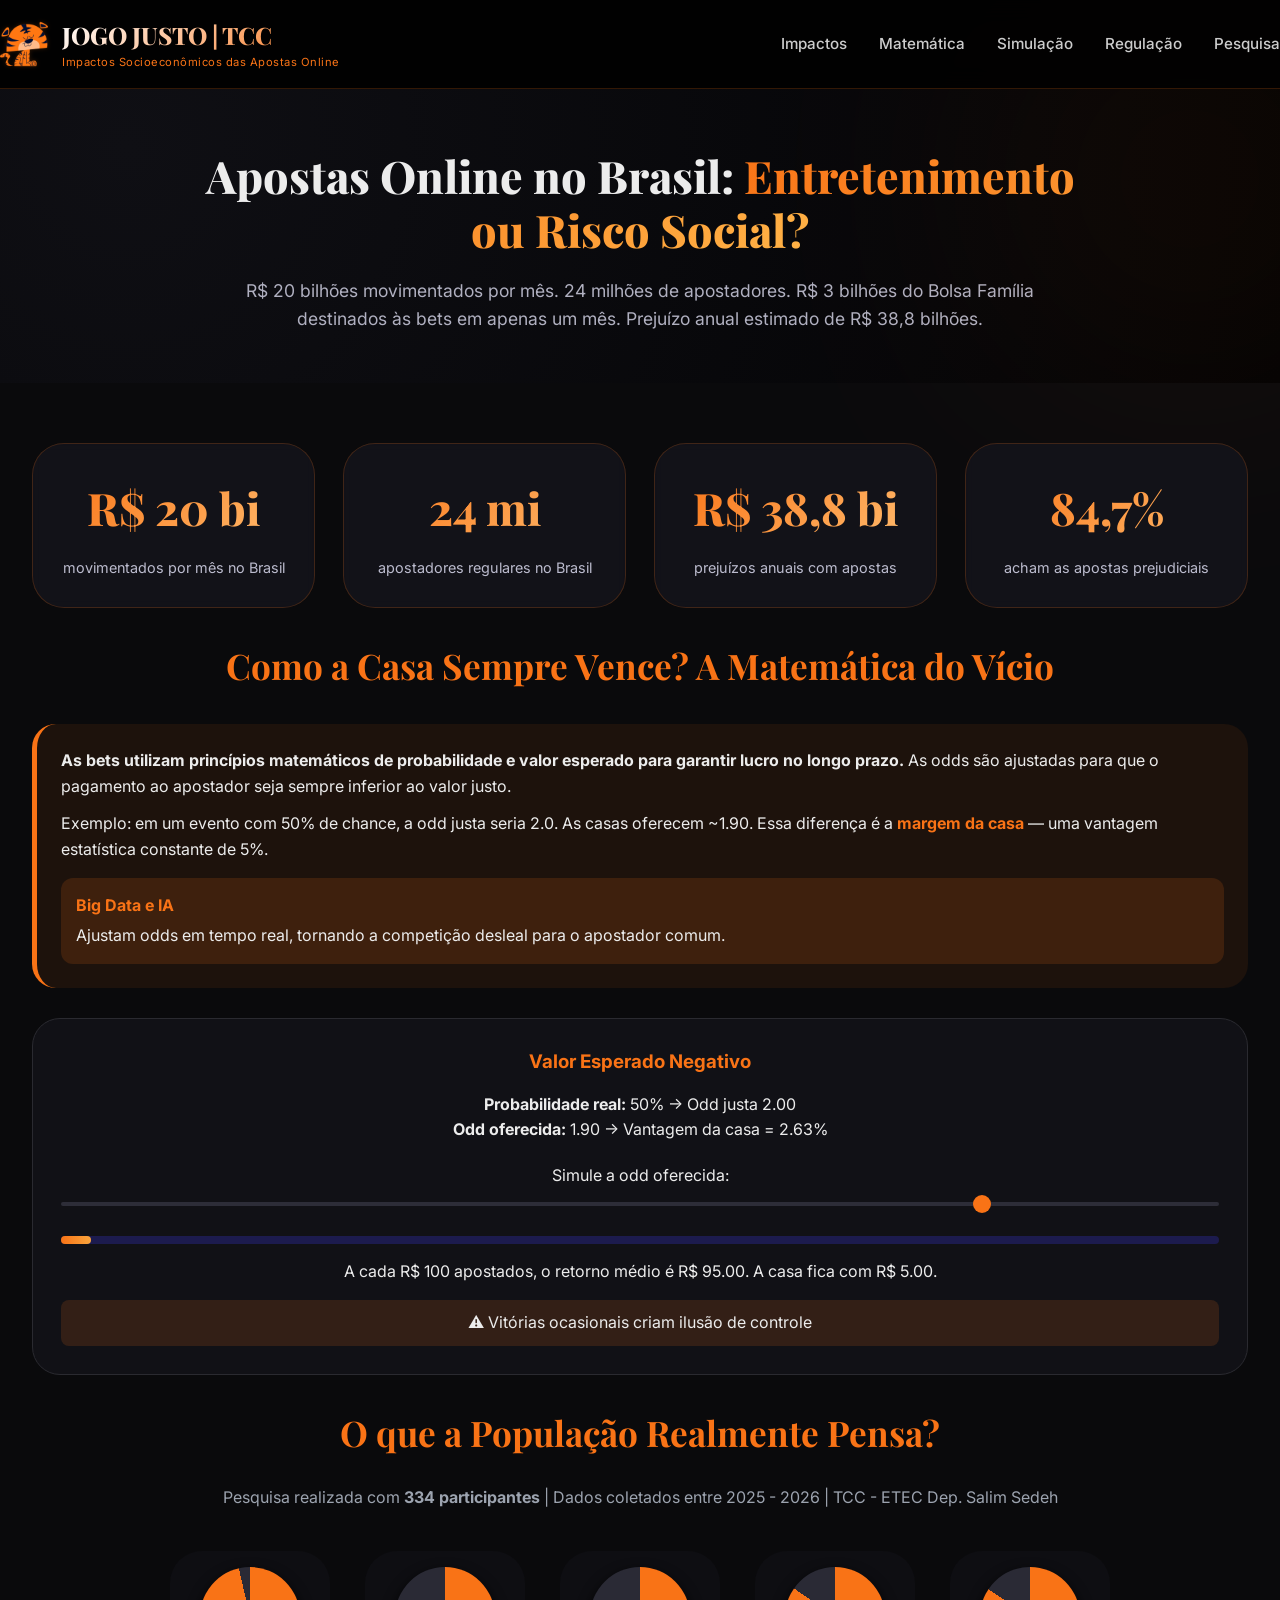
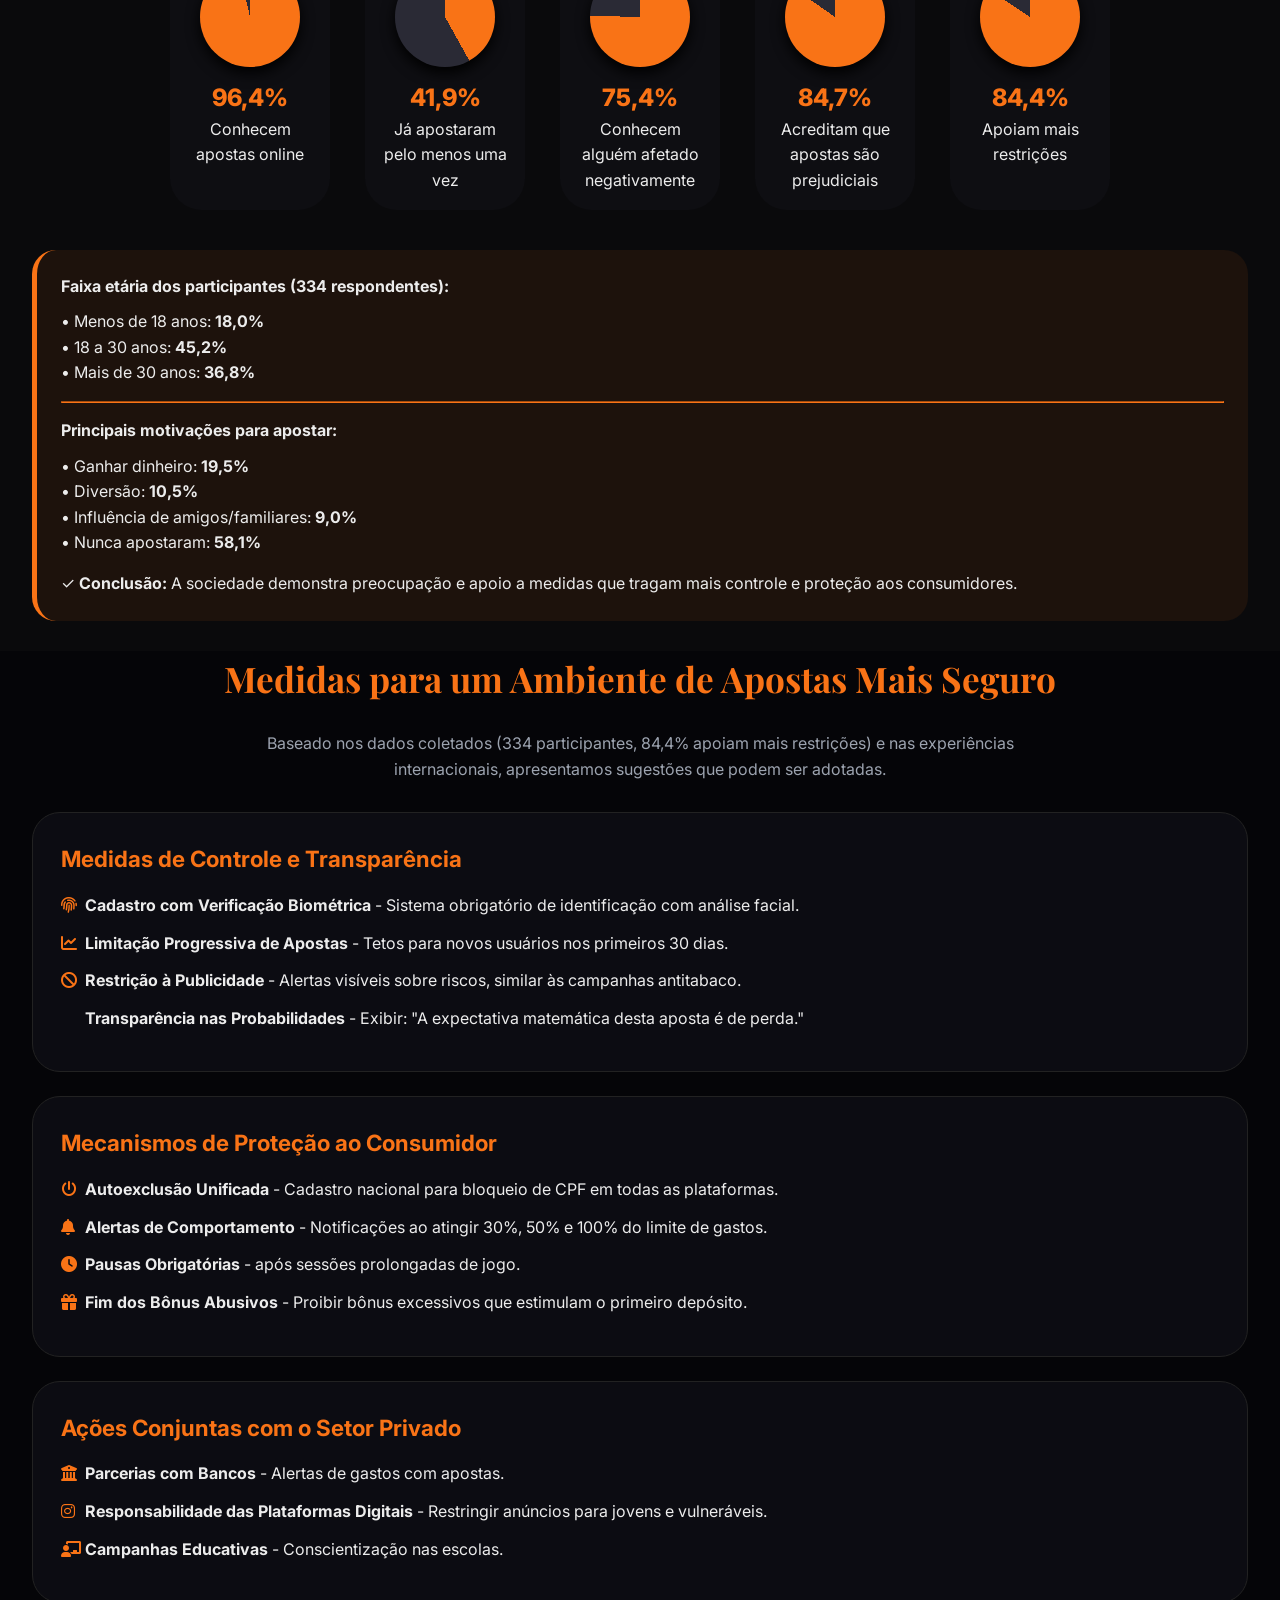
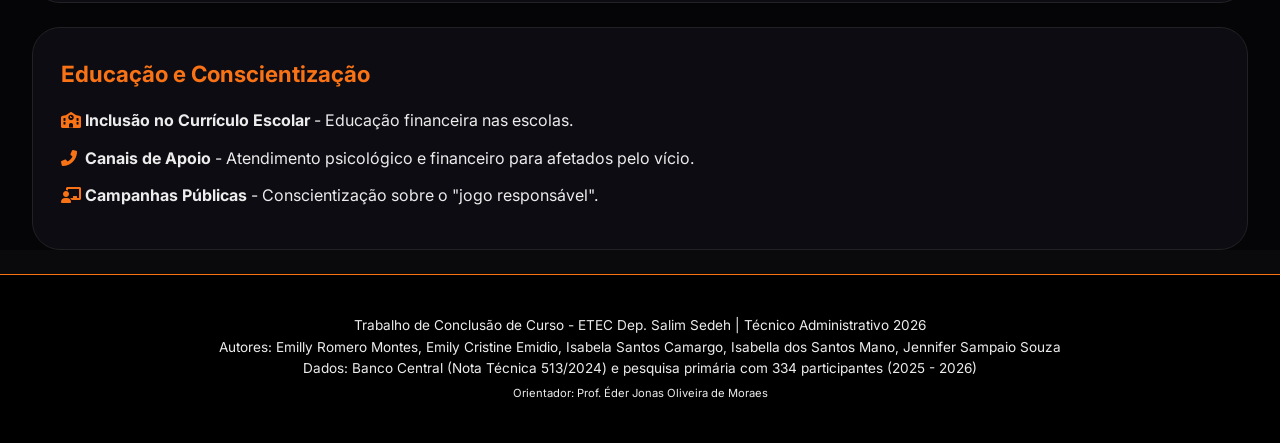
==== index.html @ f277253d "Update index.html" ====
<!DOCTYPE html>
<html lang="pt-br">
<head>
    <meta charset="UTF-8" />
    <meta name="viewport" content="width=device-width, initial-scale=1.0, user-scalable=yes" />
    <title>TCC | Técnico Administração</title>
    <link rel="icon" type="image/x-icon" href="tigre.ico" />
    <link rel="shortcut icon" href="tigre.ico" type="image/x-icon" />
    <link href="https://fonts.googleapis.com/css2?family=Playfair+Display:wght@400;500;600;700;800;900&family=Inter:opsz,wght@14..32,300;400;500;600;700;800&display=swap" rel="stylesheet" />
    <link rel="stylesheet" href="https://cdnjs.cloudflare.com/ajax/libs/font-awesome/6.0.0-beta3/css/all.min.css" />
    <link rel="stylesheet" href="tcc_adm.css" />
</head>
<body>
    <header>
        <div class="container navbar">
            <div class="logo">
                <img src="tiger.png" alt="Tigre" class="logo-img" onerror="this.style.display='none'" />
                <div class="logo-text">
                    <h1>JOGO JUSTO | TCC</h1>
                    <p>Impactos Socioeconômicos das Apostas Online</p>
                </div>
            </div>
            <!-- BOTÕES DO CABEÇALHO MANTIDOS -->
            <div class="nav-links">
                <a href="#impactos">Impactos</a>
                <a href="#matematica">Matemática</a>
                <a href="simulacao.html">Simulação</a>
                <a href="#medidas">Regulação</a>
                <a href="#pesquisa">Pesquisa</a>
            </div>
        </div>
    </header>

    <section class="hero">
        <div class="container">
            <h2>Apostas Online no Brasil: <span>Entretenimento ou Risco Social?</span></h2>
            <p>R$ 20 bilhões movimentados por mês. 24 milhões de apostadores. R$ 3 bilhões do Bolsa Família destinados às bets em apenas um mês. Prejuízo anual estimado de R$ 38,8 bilhões.</p>
        </div>
    </section>

    <div class="container" id="impactos">
        <div class="stats-grid">
            <div class="stat-card"><div class="stat-number" data-target="20">R$ 0 bi</div><div class="stat-label">movimentados por mês no Brasil</div></div>
            <div class="stat-card"><div class="stat-number" data-target="24">0 mi</div><div class="stat-label">apostadores regulares no Brasil</div></div>
            <div class="stat-card"><div class="stat-number" data-target="38.8">R$ 0 bi</div><div class="stat-label">prejuízos anuais com apostas</div></div>
            <div class="stat-card"><div class="stat-number" data-target="84.7">0%</div><div class="stat-label">acham as apostas prejudiciais</div></div>
        </div>
    </div>

    <section id="matematica">
        <div class="container">
            <h2 class="section-title">Como a Casa Sempre Vence? A Matemática do Vício</h2>
            <div class="highlight-box">
                <p><strong>As bets utilizam princípios matemáticos de probabilidade e valor esperado para garantir lucro no longo prazo.</strong> As odds são ajustadas para que o pagamento ao apostador seja sempre inferior ao valor justo.</p>
                <p style="margin-top: 12px;">Exemplo: em um evento com 50% de chance, a odd justa seria 2.0. As casas oferecem ~1.90. Essa diferença é a <strong style="color: #f97316;">margem da casa</strong> — uma vantagem estatística constante de 5%.</p>
                <div style="background: rgba(249, 115, 22, 0.15); border-radius: 12px; padding: 15px; margin-top: 15px;">
                    <strong style="color: #f97316;"> Big Data e IA</strong>
                    <p style="margin-top: 5px;">Ajustam odds em tempo real, tornando a competição desleal para o apostador comum.</p>
                </div>
            </div>
            <div class="simulator-card">
                <h3 style="color:#f97316; margin-bottom: 15px;">Valor Esperado Negativo</h3>
                <p><strong>Probabilidade real:</strong> 50% → Odd justa 2.00</p>
                <p><strong>Odd oferecida:</strong> <span id="oddValue">1.90</span> → Vantagem da casa = <span id="houseEdge">5.26</span>%</p>
                <div class="slider-container"><label>Simule a odd oferecida:</label><input type="range" id="oddSlider" min="1.50" max="2.00" step="0.01" value="1.90" /></div>
                <div class="progress-bar-bg"><div id="edgeBar" style="width: 5.26%; background: linear-gradient(90deg, #f97316, #faa53d); height: 8px; border-radius: 4px;"></div></div>
                <p>A cada R$ 100 apostados, o retorno médio é R$ <span id="expectedReturn">95.00</span>. A casa fica com R$ <span id="houseTake">5.00</span>.</p>
                <div style="background: rgba(249, 115, 22, 0.15); border-radius: 8px; padding: 10px; margin-top: 15px;">⚠️ Vitórias ocasionais criam ilusão de controle</div>
            </div>
        </div>
    </section>

    <section id="pesquisa">
        <div class="container">
            <h2 class="section-title">O que a População Realmente Pensa?</h2>
            <p class="section-sub">Pesquisa realizada com <strong>334 participantes</strong> | Dados coletados entre 2025 - 2026 | TCC - ETEC Dep. Salim Sedeh</p>
            <div class="chart-container">
                <div class="chart-item"><div class="pie-chart" style="background: conic-gradient(#f97316 0% 96.4%, #2a2a35 96.4% 100%);"></div><div class="chart-value">96,4%</div><div>Conhecem apostas online</div></div>
                <div class="chart-item"><div class="pie-chart" style="background: conic-gradient(#f97316 0% 41.9%, #2a2a35 41.9% 100%);"></div><div class="chart-value">41,9%</div><div>Já apostaram pelo menos uma vez</div></div>
                <div class="chart-item"><div class="pie-chart" style="background: conic-gradient(#f97316 0% 75.4%, #2a2a35 75.4% 100%);"></div><div class="chart-value">75,4%</div><div>Conhecem alguém afetado negativamente</div></div>
                <div class="chart-item"><div class="pie-chart" style="background: conic-gradient(#f97316 0% 84.7%, #2a2a35 84.7% 100%);"></div><div class="chart-value">84,7%</div><div>Acreditam que apostas são prejudiciais</div></div>
                <div class="chart-item"><div class="pie-chart" style="background: conic-gradient(#f97316 0% 84.4%, #2a2a35 84.4% 100%);"></div><div class="chart-value">84,4%</div><div>Apoiam mais restrições</div></div>
            </div>
            <div class="highlight-box">
                <p><strong>Faixa etária dos participantes (334 respondentes):</strong></p>
                <ul style="margin-top: 10px; list-style: none;"><li>• Menos de 18 anos: <strong>18,0%</strong></li> <li>• 18 a 30 anos: <strong>45,2%</strong></li> <li>• Mais de 30 anos: <strong>36,8%</strong></li></ul>
                <hr style="margin: 15px 0; border-color: #f97316;" />
                <p><strong>Principais motivações para apostar:</strong></p>
                <ul style="margin-top: 10px; list-style: none;"><li>• Ganhar dinheiro: <strong>19,5%</strong></li><li>• Diversão: <strong>10,5%</strong></li><li>• Influência de amigos/familiares: <strong>9,0%</strong></li><li>• Nunca apostaram: <strong>58,1%</strong></li></ul>
                <p style="margin-top: 15px;"> ✓ <strong>Conclusão:</strong> A sociedade demonstra preocupação e apoio a medidas que tragam mais controle e proteção aos consumidores.</p>
            </div>
        </div>
    </section>

    <section id="medidas" style="background: #050508;">
        <div class="container">
            <h2 class="section-title">Medidas para um Ambiente de Apostas Mais Seguro</h2>
            <p class="section-sub">Baseado nos dados coletados (334 participantes, 84,4% apoiam mais restrições) e nas experiências internacionais, apresentamos sugestões que podem ser adotadas.</p>
            <div class="card-medidas"><h3>Medidas de Controle e Transparência</h3><ul><li><i class="fas fa-fingerprint"></i> <strong>Cadastro com Verificação Biométrica</strong> - Sistema obrigatório de identificação com análise facial.</li><li><i class="fas fa-chart-line"></i> <strong>Limitação Progressiva de Apostas</strong> - Tetos para novos usuários nos primeiros 30 dias.</li><li><i class="fas fa-ban"></i> <strong>Restrição à Publicidade</strong> - Alertas visíveis sobre riscos, similar às campanhas antitabaco.</li><li><i class="fas fa-chart-simple"></i> <strong>Transparência nas Probabilidades</strong> - Exibir: "A expectativa matemática desta aposta é de perda."</li></ul></div>
            <div class="card-medidas"><h3>Mecanismos de Proteção ao Consumidor</h3><ul><li><i class="fas fa-power-off"></i> <strong>Autoexclusão Unificada</strong> - Cadastro nacional para bloqueio de CPF em todas as plataformas.</li><li><i class="fas fa-bell"></i> <strong>Alertas de Comportamento</strong> - Notificações ao atingir 30%, 50% e 100% do limite de gastos.</li><li><i class="fas fa-clock"></i> <strong>Pausas Obrigatórias</strong> - após sessões prolongadas de jogo.</li><li><i class="fas fa-gift"></i> <strong>Fim dos Bônus Abusivos</strong> - Proibir bônus excessivos que estimulam o primeiro depósito.</li></ul></div>
            <div class="card-medidas"><h3>Ações Conjuntas com o Setor Privado</h3><ul><li><i class="fas fa-university"></i> <strong>Parcerias com Bancos</strong> - Alertas de gastos com apostas.</li><li><i class="fab fa-instagram"></i> <strong>Responsabilidade das Plataformas Digitais</strong> - Restringir anúncios para jovens e vulneráveis.</li><li><i class="fas fa-chalkboard-user"></i> <strong>Campanhas Educativas</strong> - Conscientização nas escolas.</li></ul></div>
            <div class="card-medidas"><h3>Educação e Conscientização</h3><ul><li><i class="fas fa-school"></i> <strong>Inclusão no Currículo Escolar</strong> - Educação financeira nas escolas.</li><li><i class="fas fa-phone-alt"></i> <strong>Canais de Apoio</strong> - Atendimento psicológico e financeiro para afetados pelo vício.</li><li><i class="fas fa-chalkboard-teacher"></i> <strong>Campanhas Públicas</strong> - Conscientização sobre o "jogo responsável".</li></ul></div>
        </div>
    </section>

    <footer>
        <div class="container">
            <p>Trabalho de Conclusão de Curso - ETEC Dep. Salim Sedeh | Técnico Administrativo 2026</p>
            <p>Autores: Emilly Romero Montes, Emily Cristine Emidio, Isabela Santos Camargo, Isabella dos Santos Mano, Jennifer Sampaio Souza</p>
            <p>Dados: Banco Central (Nota Técnica 513/2024) e pesquisa primária com 334 participantes (2025 - 2026)</p>
            <p style="margin-top: 5px; font-size: 0.7rem;">Orientador: Prof. Éder Jonas Oliveira de Moraes</p>
        </div>
    </footer>

    <script src="tcc_adm.js"></script>
</body>
</html>
---- tcc_adm.css ----
/* ========== RESET E BASE ========== */
* {
    margin: 0;
    padding: 0;
    box-sizing: border-box;
}

html, body {
    overflow-x: hidden;
    width: 100%;
}

body {
    font-family: 'Inter', sans-serif;
    background: #0A0A0C;
    color: #ECECEC;
    line-height: 1.6;
    scroll-behavior: smooth;
}

::-webkit-scrollbar {
    width: 8px;
}
::-webkit-scrollbar-track {
    background: #1a1a1f;
}
::-webkit-scrollbar-thumb {
    background: #f97316;
    border-radius: 10px;
}

.container {
    max-width: 1280px;
    width: 100%;
    margin: 0 auto;
    padding: 0 32px;
}

/* ========== HEADER / NAVBAR ========== */
header {
    background: rgba(0, 0, 0, 0.85);
    backdrop-filter: blur(12px);
    border-bottom: 1px solid rgba(249, 115, 22, 0.2);
    position: sticky;
    top: 0;
    z-index: 1000;
    width: 100%;
}

.navbar {
    display: flex;
    justify-content: space-between;
    align-items: center;
    flex-wrap: wrap;
    gap: 20px;
    padding: 16px 0;
}

.logo {
    display: flex;
    align-items: center;
    gap: 14px;
}

.logo-img {
    width: 48px;
    height: 48px;
    object-fit: contain;
    filter: drop-shadow(0 0 2px rgba(249,115,22,0.2));
}

.logo-text h1 {
    font-family: 'Playfair Display', serif;
    font-size: 1.5rem;
    font-weight: 800;
    background: linear-gradient(135deg, #FFFFFF, #f97316);
    -webkit-background-clip: text;
    background-clip: text;
    color: transparent;
}

.logo-text p {
    font-size: 0.7rem;
    color: #f97316;
    letter-spacing: 0.5px;
}

.nav-links {
    display: flex;
    gap: 32px;
    flex-wrap: wrap;
}

.nav-links a {
    color: #ccc;
    text-decoration: none;
    font-weight: 500;
    font-size: 0.95rem;
    transition: 0.2s;
    position: relative;
    white-space: nowrap;
}

.nav-links a::after {
    content: '';
    position: absolute;
    width: 0;
    height: 2px;
    bottom: -6px;
    left: 0;
    background: #f97316;
    transition: 0.2s;
}
.nav-links a:hover::after {
    width: 100%;
}

/* ========== HERO ========== */
.hero {
    padding: 60px 0 50px;
    background: radial-gradient(circle at 10% 20%, #0f0f14, #020203);
    position: relative;
    text-align: center;
}
.hero::before {
    content: '';
    position: absolute;
    width: 280px;
    height: 280px;
    background: #f97316;
    filter: blur(140px);
    opacity: 0.15;
    top: -50px;
    right: -50px;
    border-radius: 50%;
}
.hero h2 {
    font-family: 'Playfair Display', serif;
    font-size: 2.8rem;
    font-weight: 800;
    line-height: 1.2;
    max-width: 900px;
    margin: 0 auto 20px;
}
.hero h2 span {
    background: linear-gradient(135deg, #f97316, #ffb347);
    -webkit-background-clip: text;
    background-clip: text;
    color: transparent;
}
.hero p {
    font-size: 1.1rem;
    max-width: 800px;
    margin: 0 auto;
    color: #b0b0c0;
}

/* ========== STATS GRID ========== */
.stats-grid {
    display: grid;
    grid-template-columns: repeat(auto-fit, minmax(220px, 1fr));
    gap: 28px;
    margin: 60px 0 30px;
}
.stat-card {
    background: rgba(20, 20, 28, 0.8);
    backdrop-filter: blur(4px);
    border-radius: 32px;
    padding: 28px 20px;
    text-align: center;
    border: 1px solid rgba(249,115,22,0.2);
    transition: all 0.3s;
}
.stat-card:hover {
    transform: translateY(-8px);
    border-color: #f97316;
}
.stat-number {
    font-family: 'Playfair Display', serif;
    font-size: 2.8rem;
    font-weight: 800;
    background: linear-gradient(135deg, #f97316, #ffbc6e);
    -webkit-background-clip: text;
    background-clip: text;
    color: transparent;
}
.stat-label {
    font-size: 0.9rem;
    color: #bcbcce;
    margin-top: 12px;
}

/* ========== SECTION TITLES ========== */
.section-title {
    font-family: 'Playfair Display', serif;
    font-size: 2.2rem;
    font-weight: 700;
    margin-bottom: 24px;
    text-align: center;
    color: #f97316;
}

.section-sub {
    text-align: center;
    max-width: 850px;
    margin: 0 auto 30px;
    color: #9ca3af;
}

/* ========== HIGHLIGHT BOX ========== */
.highlight-box {
    background: rgba(249, 115, 22, 0.08);
    border-left: 5px solid #f97316;
    padding: 24px;
    border-radius: 24px;
    margin: 30px 0;
}

/* ========== SIMULATOR CARD ========== */
.simulator-card {
    background: #111116;
    border-radius: 28px;
    padding: 28px;
    margin: 30px 0;
    border: 1px solid #2a2a30;
    text-align: center;
}
.simulator-card .slider-container {
    margin: 20px 0;
}
.simulator-card input[type="range"] {
    width: 100%;
    margin: 10px 0;
    -webkit-appearance: none;
    appearance: none;
    background: #2d2d38;
    height: 4px;
    border-radius: 10px;
}
.simulator-card input[type="range"]::-webkit-slider-thumb {
    -webkit-appearance: none;
    width: 18px;
    height: 18px;
    background: #f97316;
    border-radius: 50%;
    cursor: pointer;
}
.simulator-card input[type="range"]::-moz-range-thumb {
    width: 18px;
    height: 18px;
    background: #f97316;
    border-radius: 50%;
    cursor: pointer;
    border: none;
}
.simulator-card .progress-bar-bg {
    height: 8px;
    background: #1c1b4e;
    border-radius: 4px;
    margin: 15px 0;
    width: 100%;
}
.simulator-card #edgeBar {
    width: 5%;
    background: linear-gradient(90deg, #f97316, #faa53d);
    height: 8px;
    border-radius: 4px;
}

/* ========== CHARTS ========== */
.chart-container {
    display: flex;
    justify-content: center;
    gap: 35px;
    flex-wrap: wrap;
    margin: 40px 0;
}
.chart-item {
    text-align: center;
    background: #0E0E12;
    padding: 16px;
    border-radius: 32px;
    width: 160px;
    transition: 0.2s;
}
.chart-item:hover { transform: scale(1.02); background: #17171f; }
.pie-chart {
    width: 100px;
    height: 100px;
    border-radius: 50%;
    margin: 0 auto 12px;
    box-shadow: 0 6px 14px black;
}
.chart-value {
    font-size: 1.5rem;
    font-weight: 800;
    color: #f97316;
}

/* ========== MEDIDAS CARDS ========== */
.card-medidas {
    background: #0C0C12;
    border-radius: 28px;
    padding: 28px;
    margin: 24px 0;
    border: 1px solid #222;
    transition: 0.2s;
}
.card-medidas:hover {
    border-color: #f97316;
    transform: translateX(6px);
}
.card-medidas h3 {
    color: #f97316;
    margin-bottom: 16px;
    font-size: 1.4rem;
}
.card-medidas ul {
    list-style: none;
}
.card-medidas li {
    margin: 12px 0;
    padding-left: 24px;
    position: relative;
}
.card-medidas li i {
    position: absolute;
    left: 0;
    top: 4px;
    color: #f97316;
}

/* ========== FOOTER ========== */
footer {
    background: #000000;
    border-top: 1px solid #f97316;
    padding: 40px 0;
    text-align: center;
    font-size: 0.85rem;
}

/* ======================================== */
/* ========== RESPONSIVIDADE ============= */
/* ======================================== */

/* Tablets e celulares grandes */
@media (max-width: 1024px) {
    .container {
        padding: 0 24px;
    }
    .hero h2 {
        font-size: 2.4rem;
    }
    .section-title {
        font-size: 2rem;
    }
}

/* Celulares - ajustes principais */
@media (max-width: 768px) {
    .container {
        padding: 0 16px;
    }

    /* HEADER - remove sticky, centraliza e aumenta espaçamento */
    header {
        position: relative;
        padding: 0;
    }

    .navbar {
        flex-direction: column;
        align-items: center;
        text-align: center;
        padding: 20px 0 16px;
        gap: 14px;
    }

    /* LOGO - vertical, imagem maior, texto centralizado */
    .logo {
        flex-direction: column;
        justify-content: center;
        align-items: center;
        gap: 8px;
    }

    .logo-img {
        width: 70px;
        height: 70px;
    }

    .logo-text {
        text-align: center;
    }

    .logo-text h1 {
        font-size: 2.4rem;
        line-height: 1;
        font-weight: 900;
    }

    .logo-text p {
        font-size: 1rem;
        line-height: 1.3;
        margin-top: 4px;
        letter-spacing: 0.5px;
    }

    /* MENU - links maiores e mais espaçados */
    .nav-links {
        justify-content: center;
        gap: 18px 24px;
        width: 100%;
        margin-top: 10px;
    }

    .nav-links a {
        font-size: 1.15rem;
        font-weight: 600;
        padding: 4px 0;
        white-space: nowrap;
    }

    .nav-links a::after {
        bottom: 0;
        height: 2px;
    }

    /* HERO - títulos ligeiramente maiores */
    .hero {
        padding: 40px 0 30px;
    }

    .hero h2 {
        font-size: 1.8rem;
        line-height: 1.3;
    }

    .hero h2 span br {
        display: none;
    }

    .hero p {
        font-size: 1rem;
        padding: 0 4px;
    }

    /* STATS - uma coluna, números maiores */
    .stats-grid {
        grid-template-columns: 1fr;
        gap: 16px;
        margin: 30px 0 20px;
    }

    .stat-card {
        padding: 20px 14px;
        border-radius: 20px;
    }

    .stat-number {
        font-size: 2.8rem;
    }

    .stat-label {
        font-size: 0.95rem;
        margin-top: 8px;
    }

    /* SECTION TITLES - maiores */
    .section-title {
        font-size: 1.9rem;
        margin-bottom: 14px;
    }

    .section-sub {
        font-size: 0.95rem;
        margin-bottom: 20px;
        padding: 0 6px;
    }

    /* HIGHLIGHT */
    .highlight-box {
        padding: 18px;
        margin: 18px 0;
        font-size: 1rem;
        border-left-width: 4px;
    }

    .highlight-box ul li {
        font-size: 0.95rem;
    }

    /* SIMULATOR */
    .simulator-card {
        padding: 20px 16px;
        margin: 18px 0;
    }

    .simulator-card h3 {
        font-size: 1.2rem;
    }

    .simulator-card p {
        font-size: 0.95rem;
    }

    /* CHARTS - 2 por linha */
    .chart-container {
        gap: 16px;
        margin: 24px 0;
    }

    .chart-item {
        width: calc(50% - 16px);
        min-width: 120px;
        padding: 14px;
    }

    .pie-chart {
        width: 80px;
        height: 80px;
    }

    .chart-value {
        font-size: 1.3rem;
    }

    .chart-item div:last-child {
        font-size: 0.8rem;
    }

    /* MEDIDAS */
    .card-medidas {
        padding: 18px 16px;
        margin: 16px 0;
    }

    .card-medidas h3 {
        font-size: 1.2rem;
    }

    .card-medidas li {
        font-size: 0.9rem;
        padding-left: 22px;
        margin: 10px 0;
    }

    .card-medidas li i {
        font-size: 0.9rem;
    }

    /* FOOTER */
    footer {
        padding: 24px 0;
        font-size: 0.8rem;
    }

    footer p {
        margin-bottom: 4px;
    }
}

/* Celulares muito pequenos (até 400px) */
@media (max-width: 400px) {
    .container {
        padding: 0 10px;
    }

    .logo-text h1 {
        font-size: 1.5rem;
    }
    .logo-text p {
        font-size: 0.7rem;
    }
    .nav-links a {
        font-size: 0.95rem;
        gap: 8px 14px;
    }

    .hero h2 {
        font-size: 1.3rem;
    }
    .hero p {
        font-size: 0.85rem;
    }

    .section-title {
        font-size: 1.4rem;
    }

    .stat-number {
        font-size: 2.2rem;
    }
    .stat-label {
        font-size: 0.85rem;
    }

    .chart-item {
        width: 100%;
        max-width: 160px;
        margin: 0 auto;
    }
}
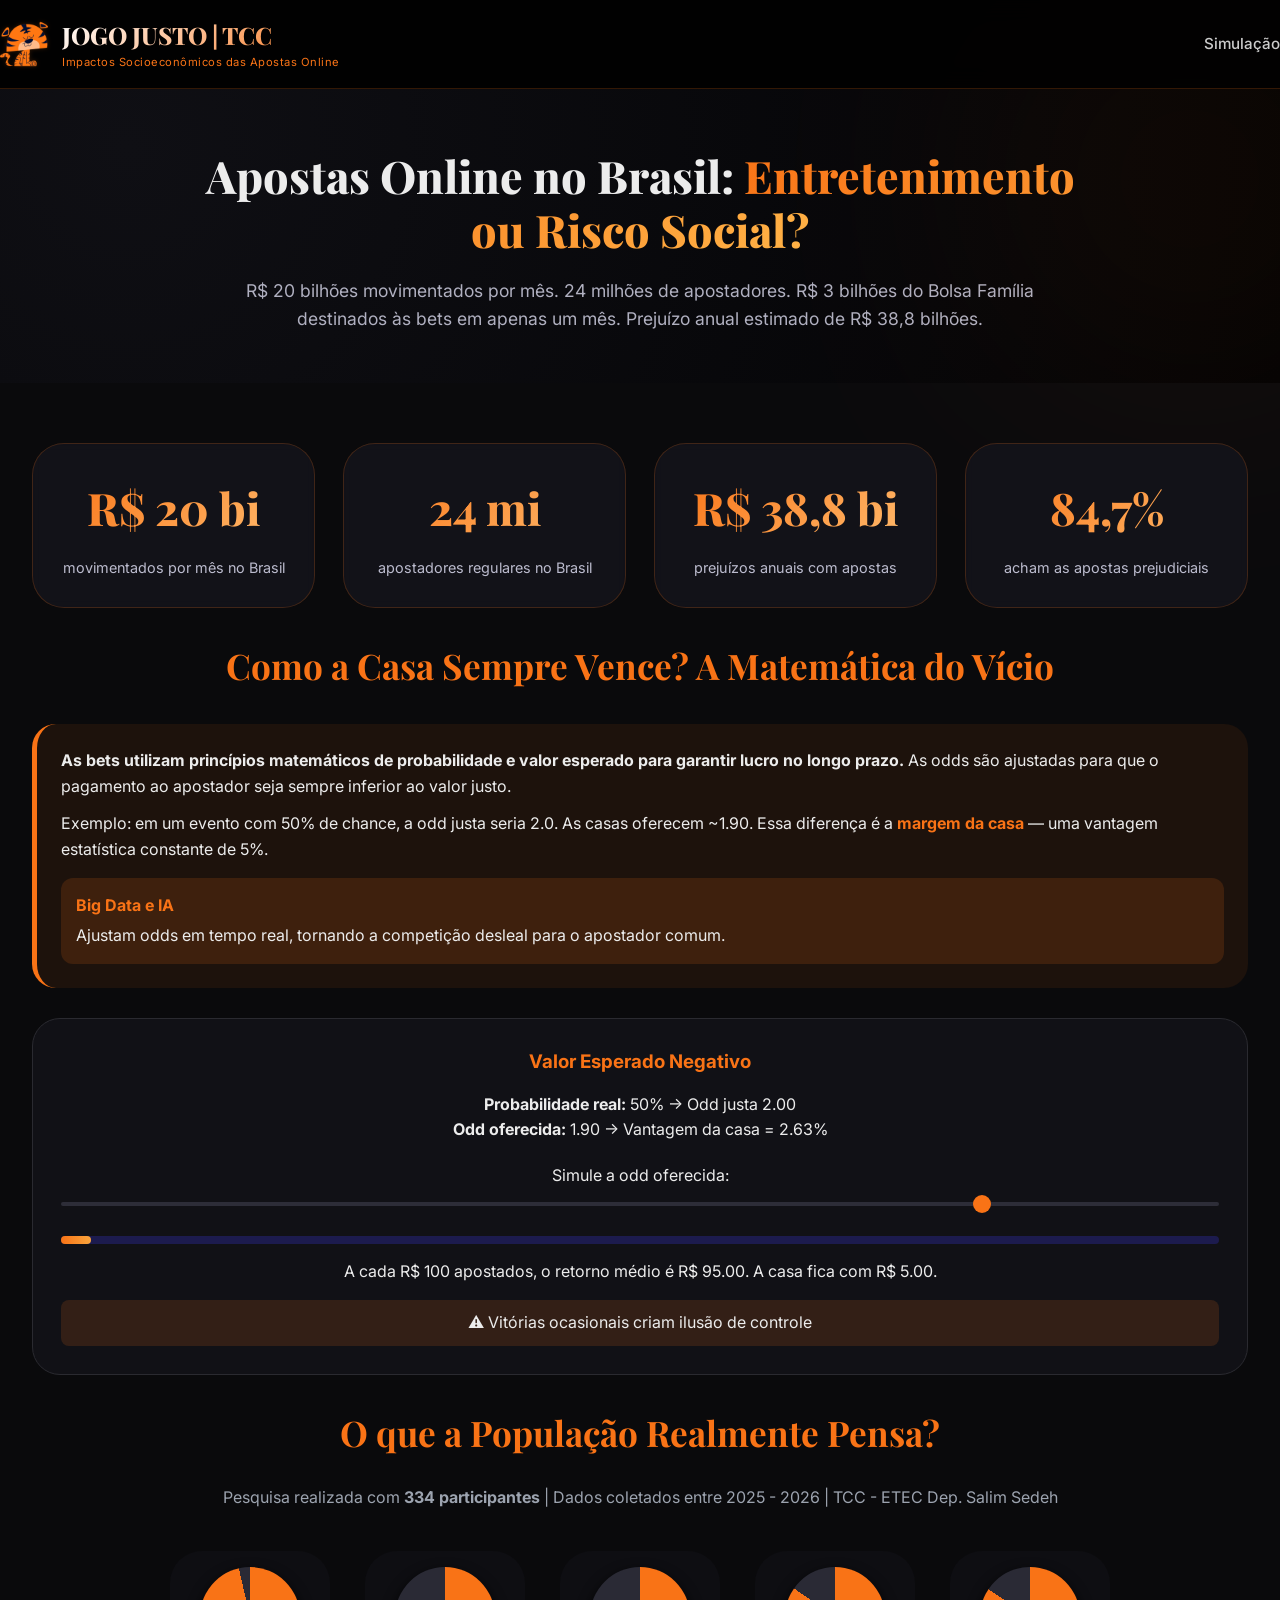
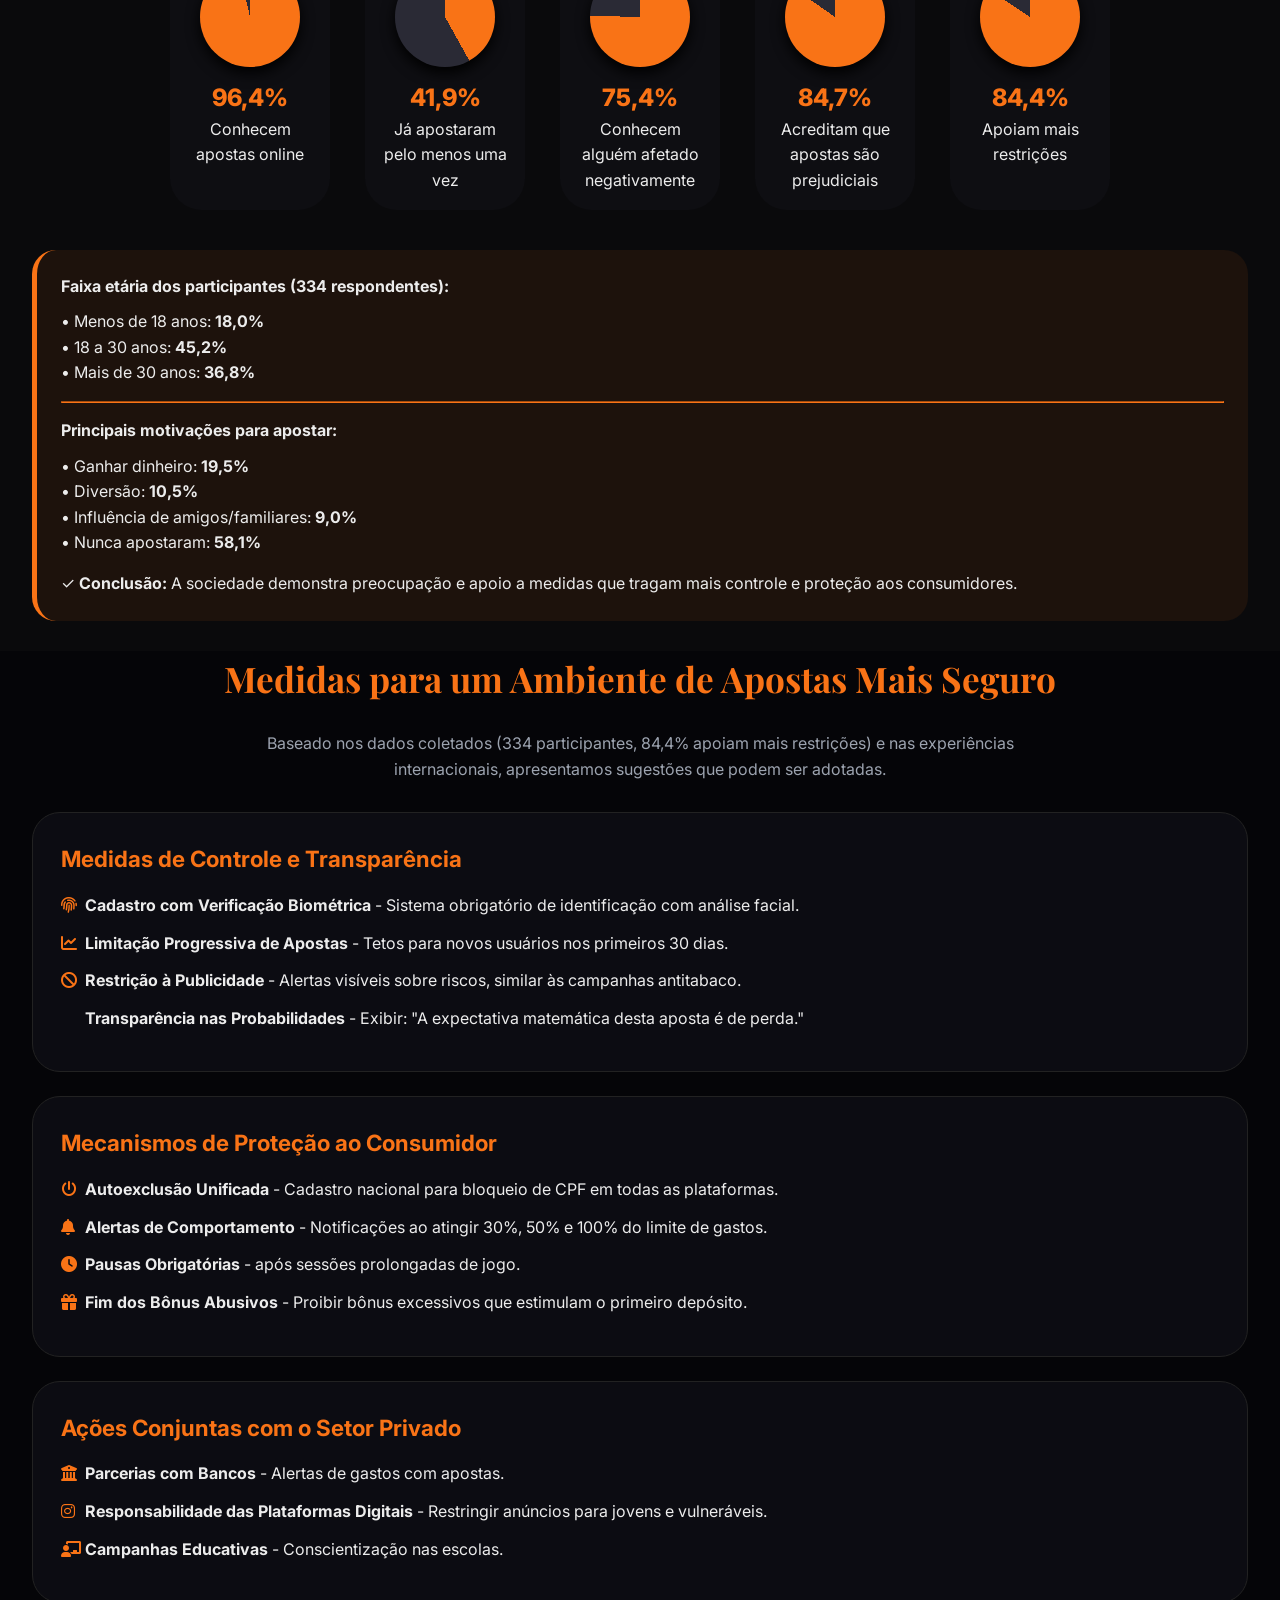
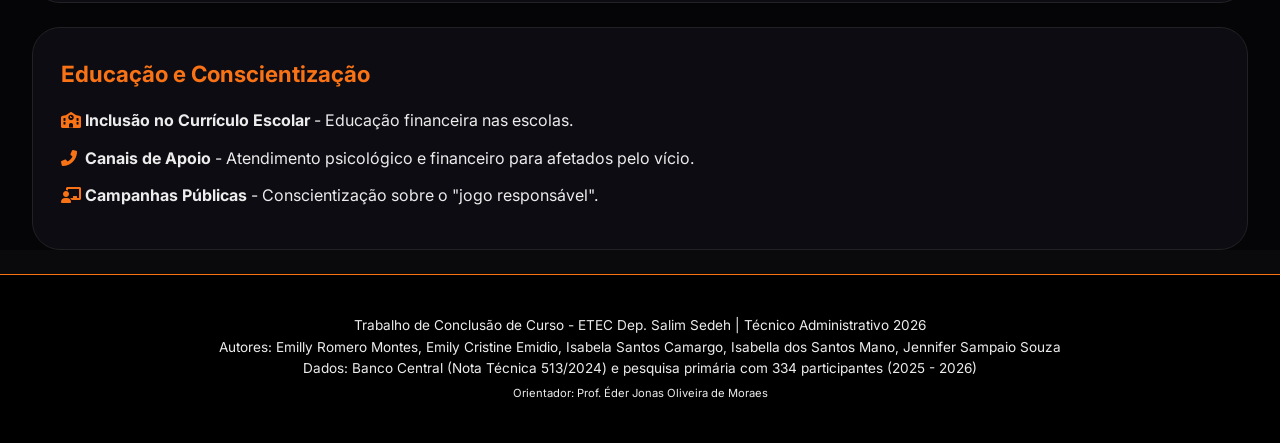
==== commit 935ebfeb: "Update index.html" ====
--- a/index.html
+++ b/index.html
@@ -20,13 +20,9 @@
                     <p>Impactos Socioeconômicos das Apostas Online</p>
                 </div>
             </div>
-            <!-- BOTÕES DO CABEÇALHO MANTIDOS -->
+            <!-- APENAS O BOTÃO SIMULAÇÃO -->
             <div class="nav-links">
-                <a href="#impactos">Impactos</a>
-                <a href="#matematica">Matemática</a>
                 <a href="simulacao.html">Simulação</a>
-                <a href="#medidas">Regulação</a>
-                <a href="#pesquisa">Pesquisa</a>
             </div>
         </div>
     </header>
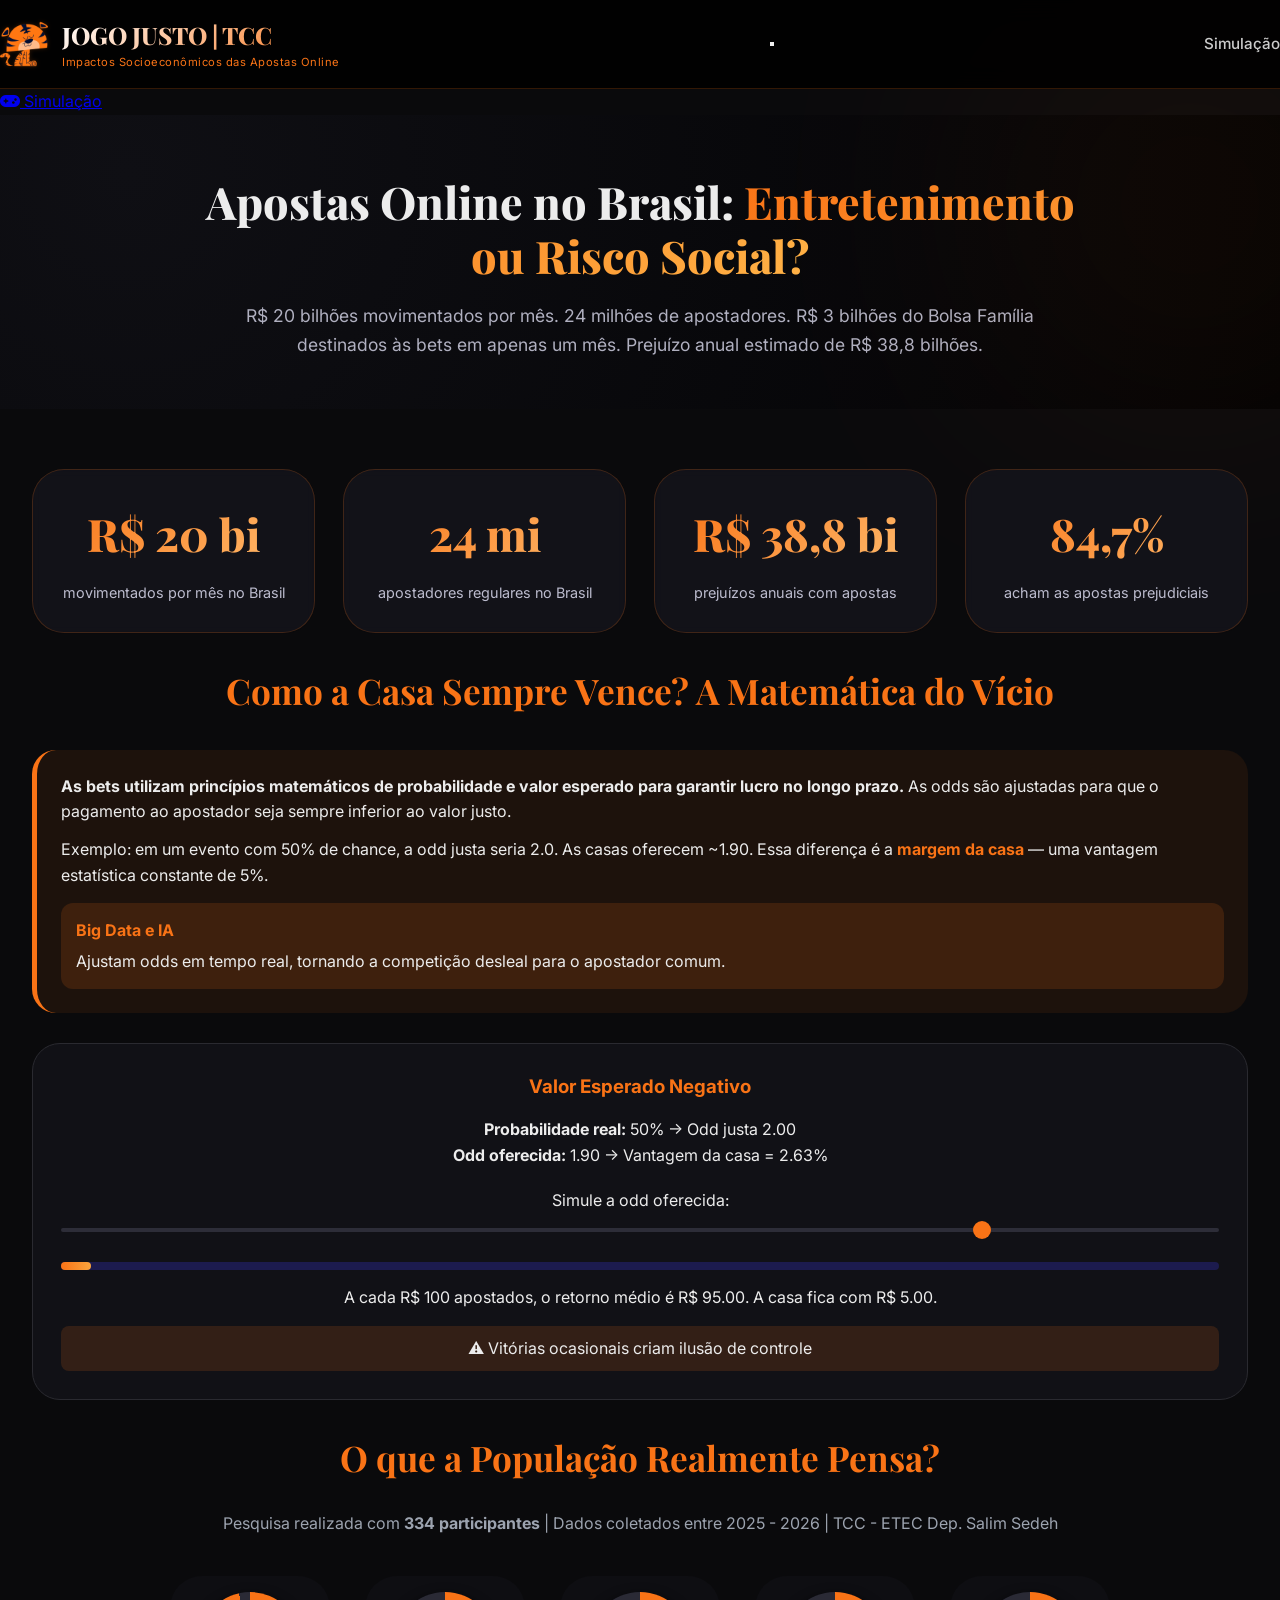
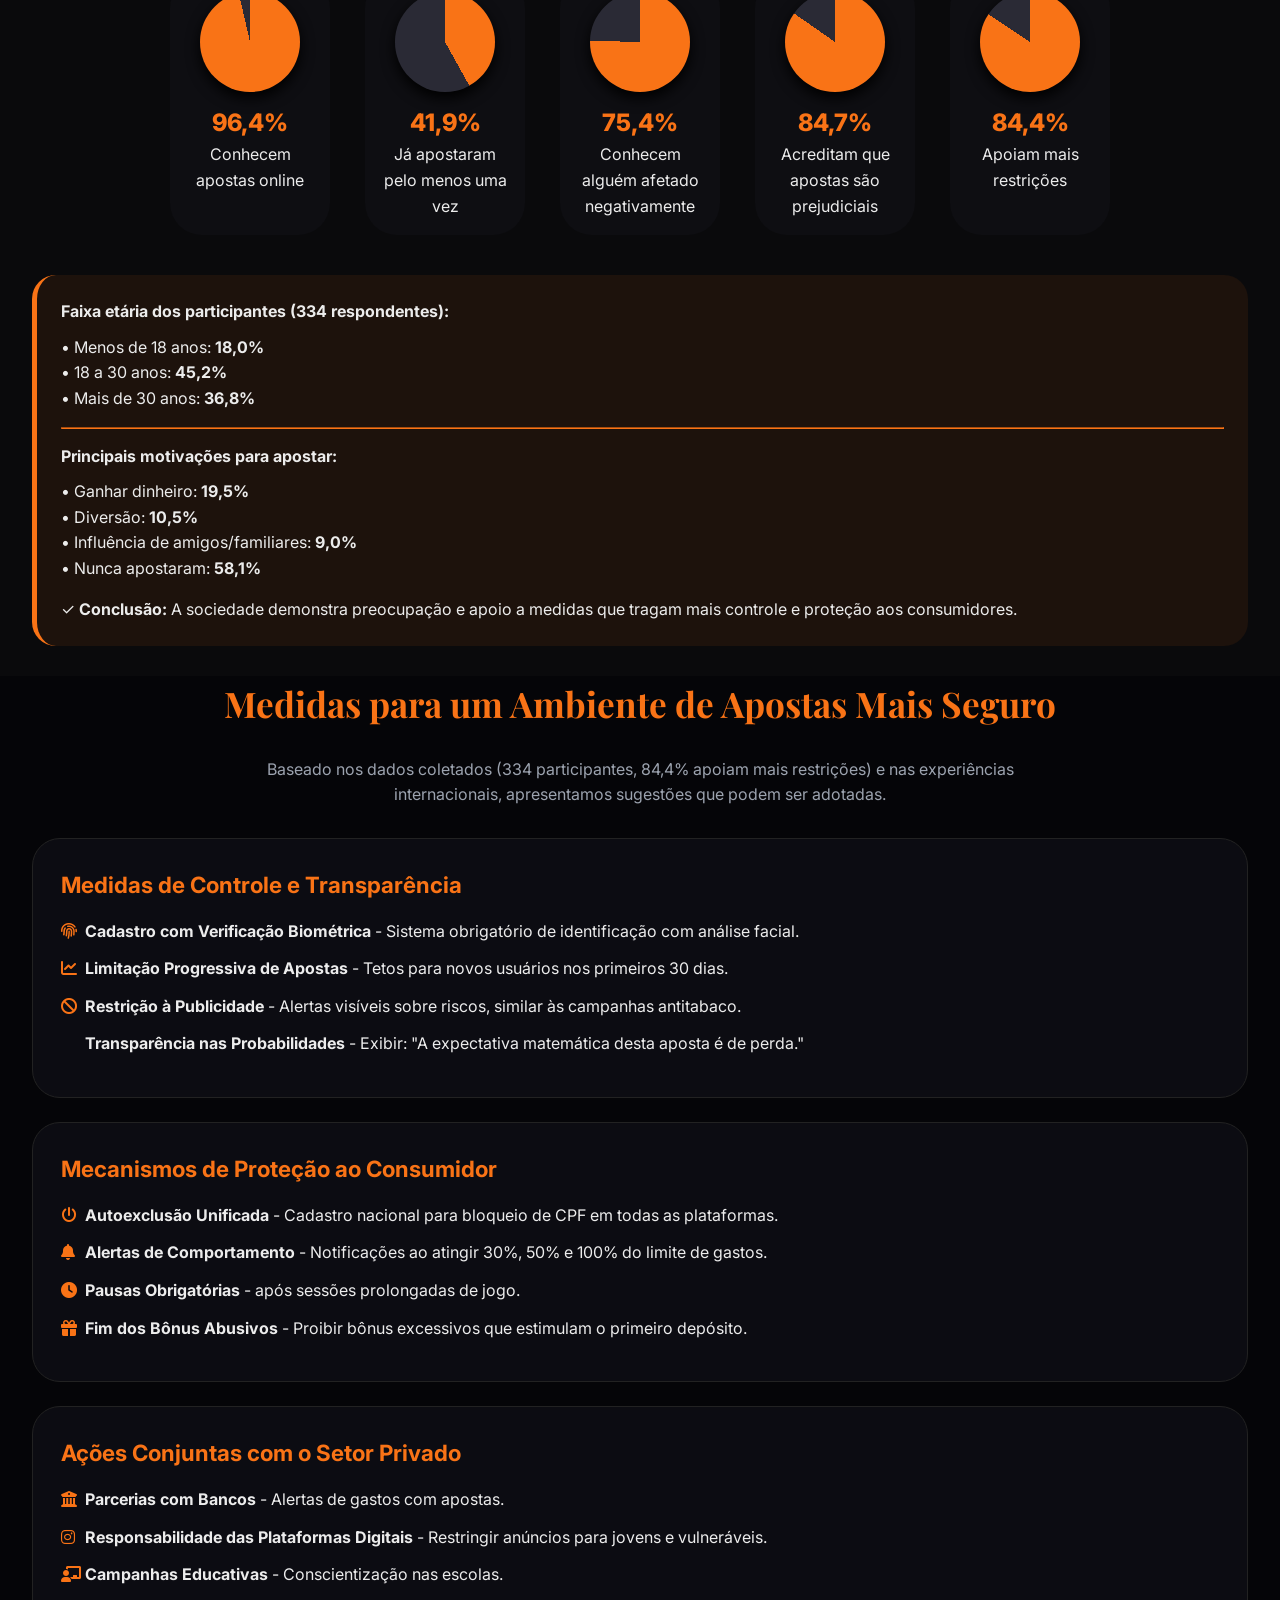
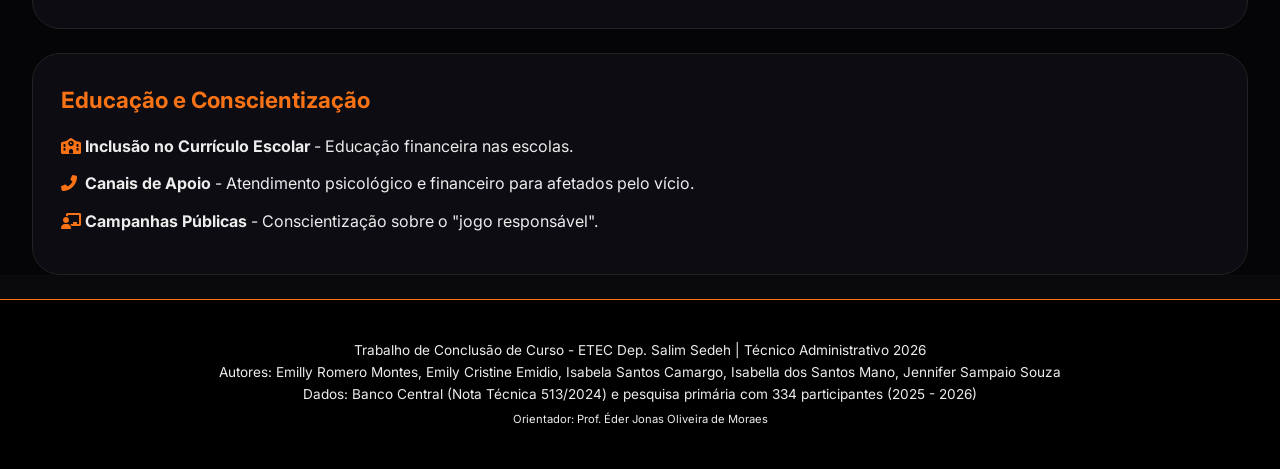
==== commit 511af990: "Update index.html" ====
--- a/index.html
+++ b/index.html
@@ -20,12 +20,29 @@
                     <p>Impactos Socioeconômicos das Apostas Online</p>
                 </div>
             </div>
-            <!-- APENAS O BOTÃO SIMULAÇÃO -->
+            
+            <!-- Menu hambúrguer -->
+            <button class="hamburger" id="hamburgerBtn" aria-label="Menu">
+                <span></span>
+                <span></span>
+                <span></span>
+            </button>
+            
+            <!-- Links normais (desktop) -->
             <div class="nav-links">
                 <a href="simulacao.html">Simulação</a>
             </div>
         </div>
     </header>
+
+    <!-- Menu lateral (mobile) -->
+    <div class="menu-overlay" id="menuOverlay"></div>
+    <div class="side-menu" id="sideMenu">
+        <a href="simulacao.html">
+            <i class="fas fa-gamepad"></i>
+            Simulação
+        </a>
+    </div>
 
     <section class="hero">
         <div class="container">
--- a/tcc_adm.css
+++ b/tcc_adm.css
@@ -372,7 +372,7 @@
         flex-direction: column;
         align-items: center;
         text-align: center;
-        padding: 20px 0 16px;
+        padding: 20px 0 12px;
         gap: 14px;
     }
 
@@ -397,6 +397,11 @@
         font-size: 2.4rem;
         line-height: 1;
         font-weight: 900;
+        font-family: 'Playfair Display', serif;
+        background: linear-gradient(135deg, #FFFFFF, #f97316);
+        -webkit-background-clip: text;
+        background-clip: text;
+        color: transparent;
     }
 
     .logo-text p {
@@ -404,14 +409,16 @@
         line-height: 1.3;
         margin-top: 4px;
         letter-spacing: 0.5px;
-    }
-
-    /* MENU - links maiores e mais espaçados */
+        color: #f97316;
+    }
+
+    /* MENU - botão "Simulação" mais para cima */
     .nav-links {
         justify-content: center;
         gap: 18px 24px;
         width: 100%;
-        margin-top: 10px;
+        margin-top: 2px;
+        padding-top: 0;
     }
 
     .nav-links a {
@@ -419,11 +426,27 @@
         font-weight: 600;
         padding: 4px 0;
         white-space: nowrap;
+        color: #ccc;
+        text-decoration: none;
+        transition: 0.2s;
+        position: relative;
     }
 
     .nav-links a::after {
+        content: '';
+        position: absolute;
+        width: 0;
+        height: 2px;
         bottom: 0;
-        height: 2px;
+        left: 0;
+        background: #f97316;
+        transition: 0.2s;
+    }
+    .nav-links a:hover::after {
+        width: 100%;
+    }
+    .nav-links a:hover {
+        color: #f97316;
     }
 
     /* HERO - títulos ligeiramente maiores */
@@ -567,13 +590,13 @@
     }
 
     .logo-text h1 {
-        font-size: 1.5rem;
+        font-size: 1.8rem;
     }
     .logo-text p {
-        font-size: 0.7rem;
+        font-size: 0.85rem;
     }
     .nav-links a {
-        font-size: 0.95rem;
+        font-size: 1rem;
         gap: 8px 14px;
     }
 
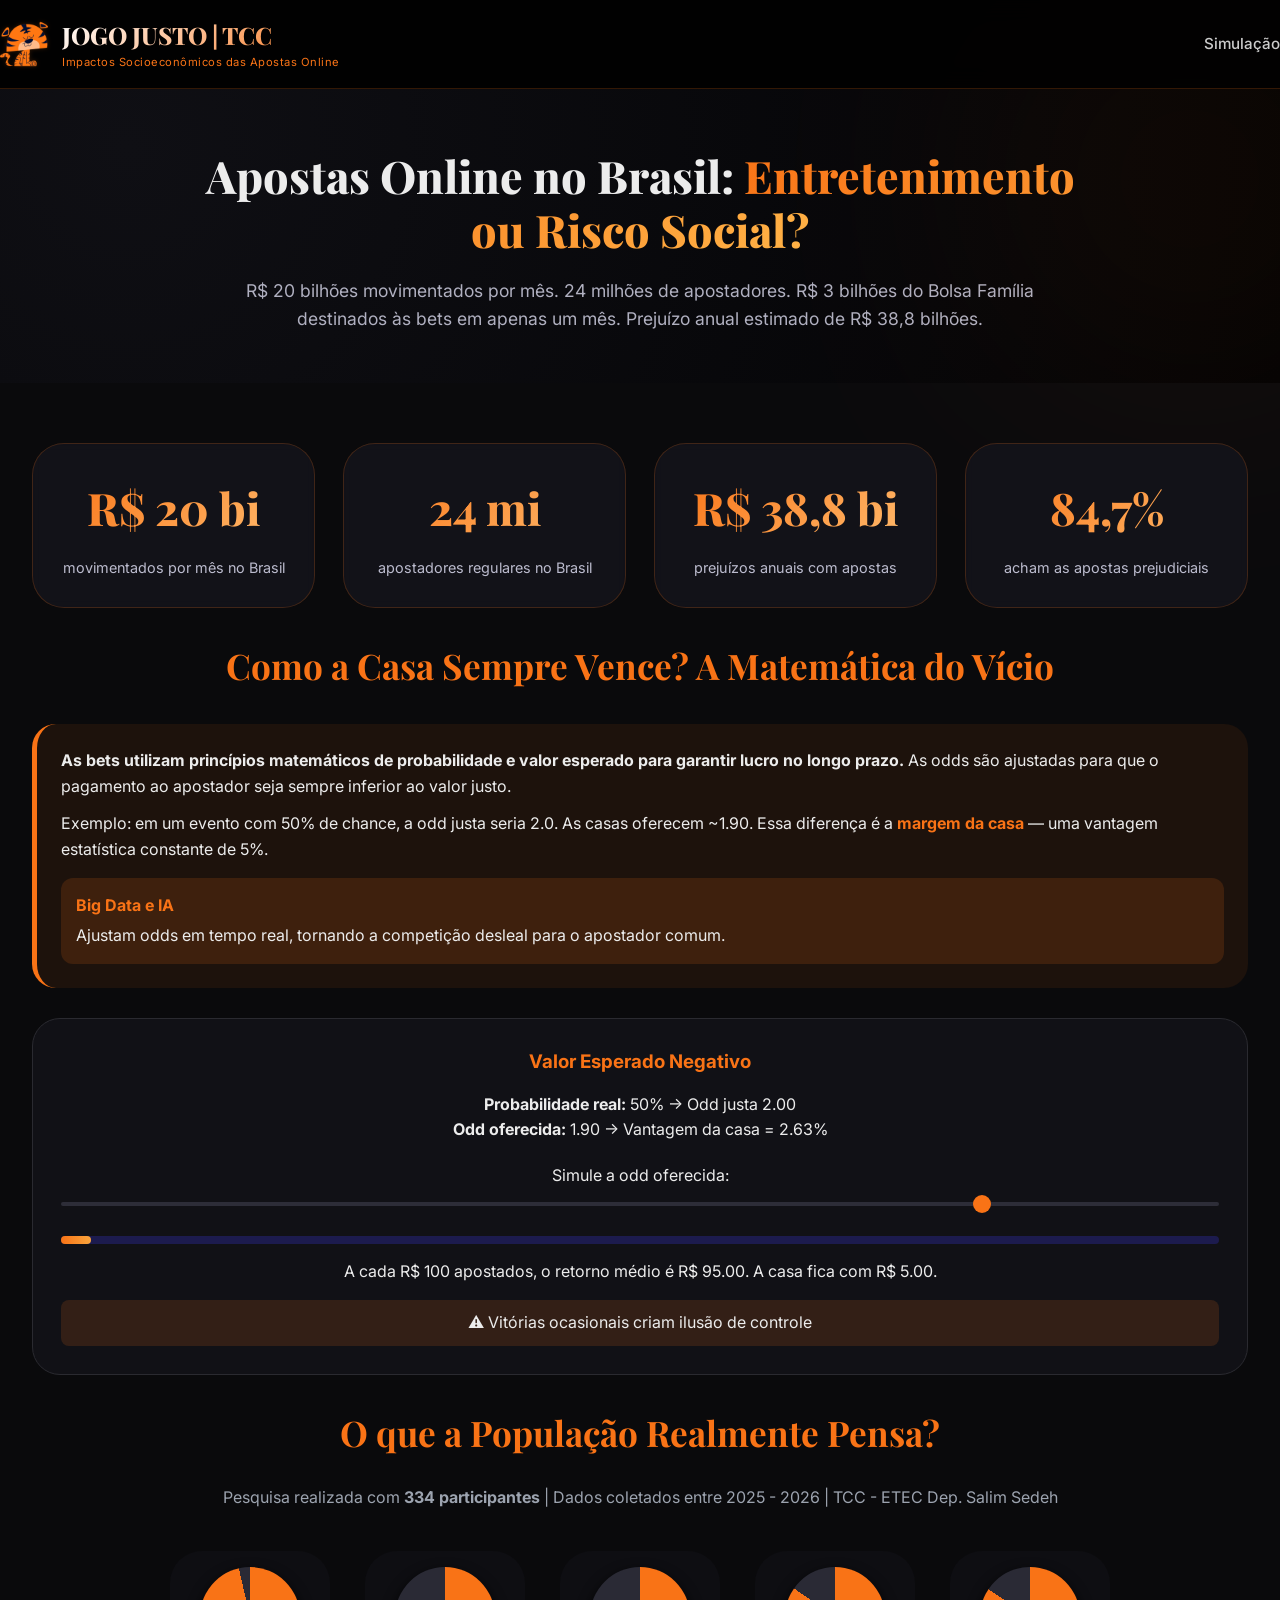
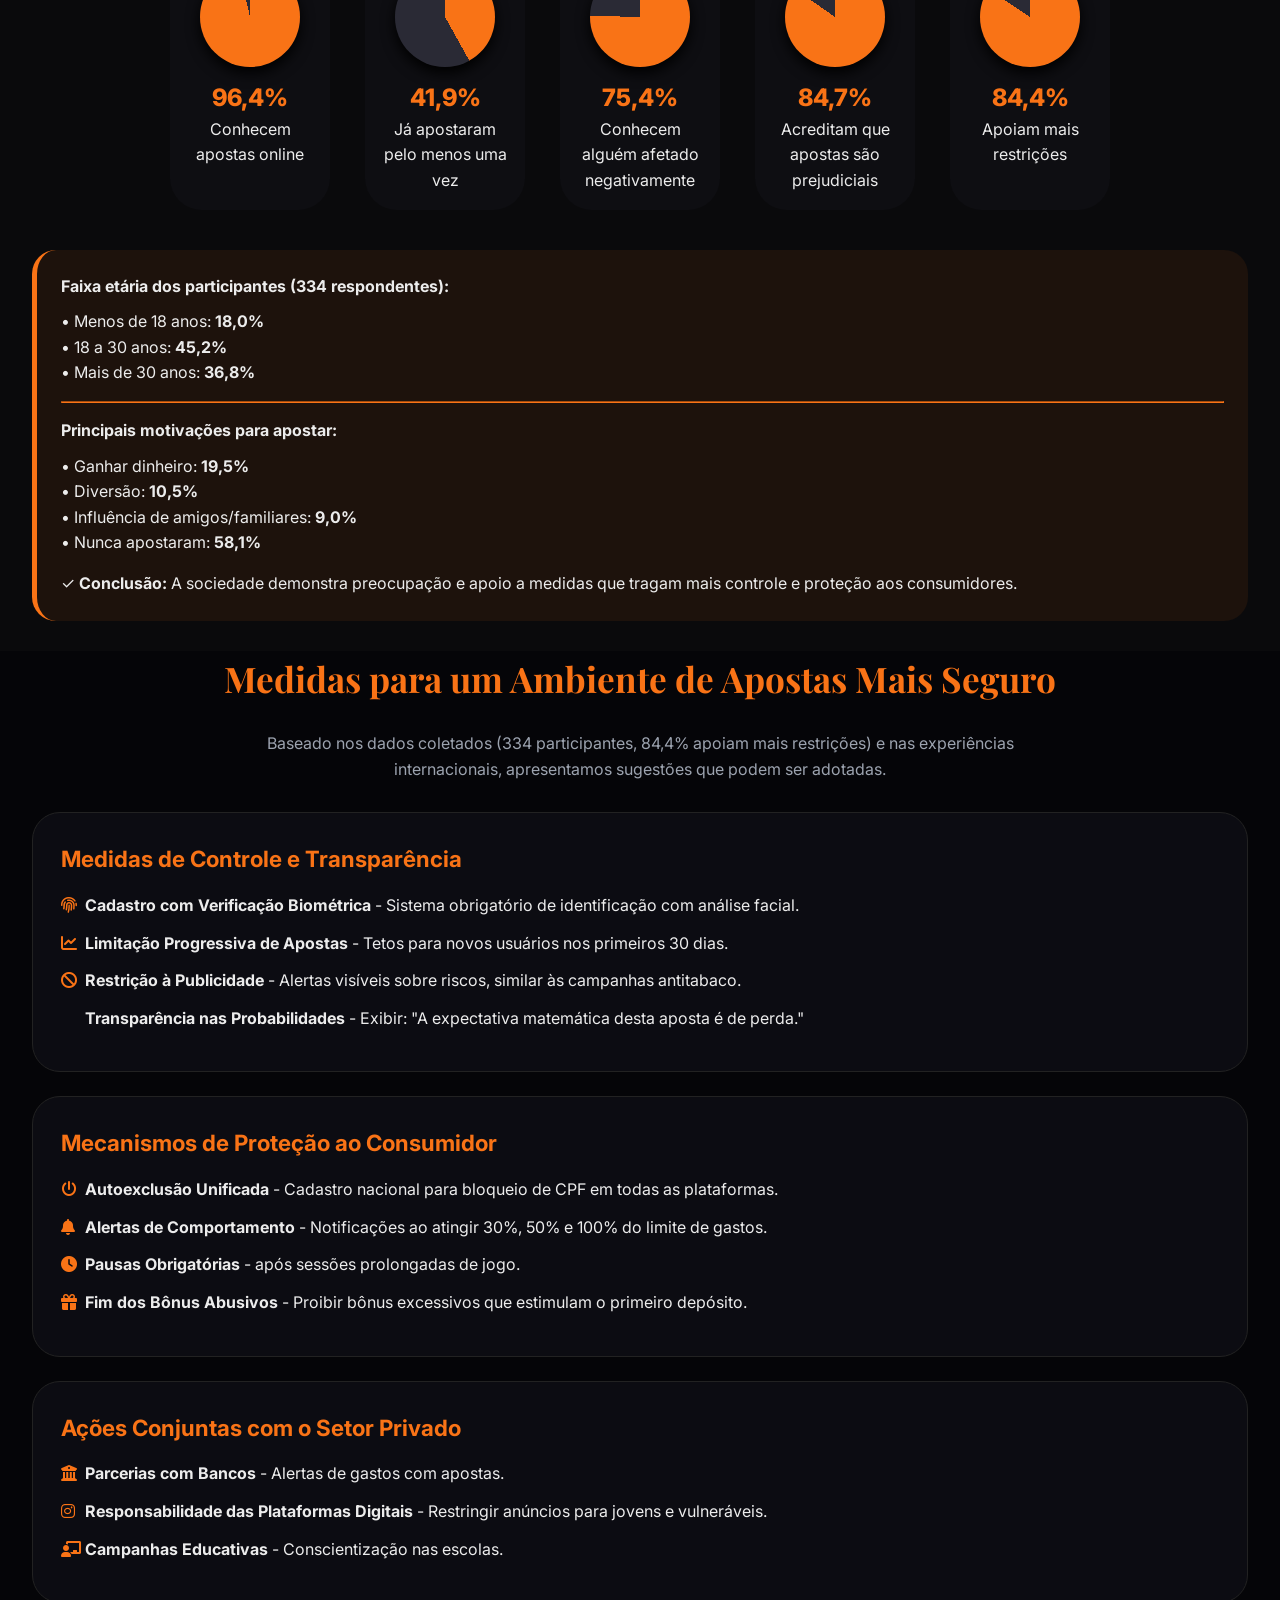
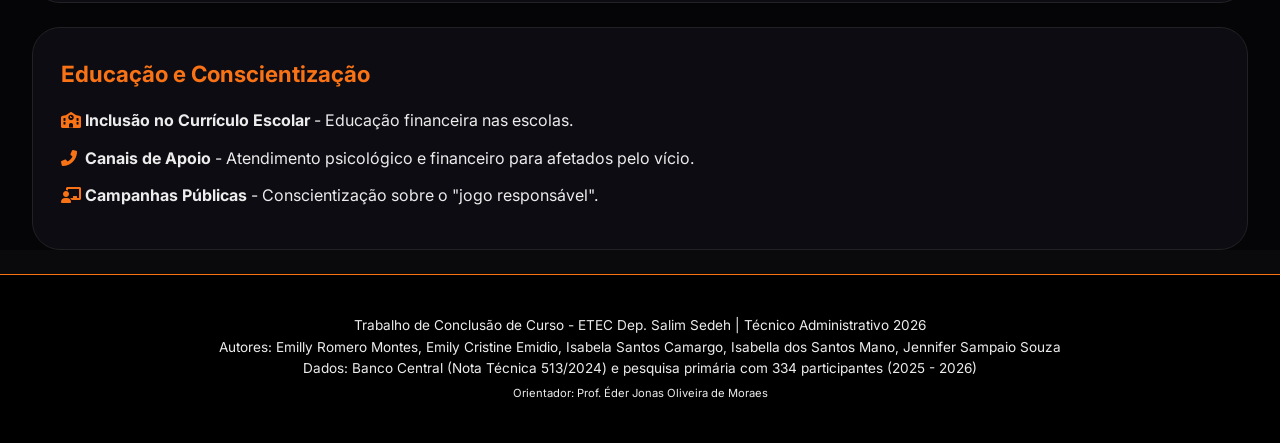
==== commit 1b4c8feb: "Update index.html" ====
--- a/index.html
+++ b/index.html
@@ -21,21 +21,18 @@
                 </div>
             </div>
             
-            <!-- Menu hambúrguer -->
             <button class="hamburger" id="hamburgerBtn" aria-label="Menu">
                 <span></span>
                 <span></span>
                 <span></span>
             </button>
             
-            <!-- Links normais (desktop) -->
             <div class="nav-links">
                 <a href="simulacao.html">Simulação</a>
             </div>
         </div>
     </header>
 
-    <!-- Menu lateral (mobile) -->
     <div class="menu-overlay" id="menuOverlay"></div>
     <div class="side-menu" id="sideMenu">
         <a href="simulacao.html">
--- a/tcc_adm.css
+++ b/tcc_adm.css
@@ -113,6 +113,111 @@
 }
 .nav-links a:hover::after {
     width: 100%;
+}
+.nav-links a:hover {
+    color: #f97316;
+}
+
+/* ========== MENU HAMBÚRGUER ========== */
+.hamburger {
+    display: none;
+    flex-direction: column;
+    justify-content: space-around;
+    width: 30px;
+    height: 25px;
+    background: transparent;
+    border: none;
+    cursor: pointer;
+    padding: 0;
+    z-index: 1100;
+    position: relative;
+}
+
+.hamburger span {
+    width: 100%;
+    height: 3px;
+    background: #f97316;
+    border-radius: 10px;
+    transition: all 0.3s ease;
+    transform-origin: center;
+}
+
+.hamburger.active span:nth-child(1) {
+    transform: rotate(45deg) translate(8px, 8px);
+}
+
+.hamburger.active span:nth-child(2) {
+    opacity: 0;
+    transform: scaleX(0);
+}
+
+.hamburger.active span:nth-child(3) {
+    transform: rotate(-45deg) translate(8px, -8px);
+}
+
+/* Menu lateral */
+.side-menu {
+    position: fixed;
+    top: 0;
+    right: -300px;
+    width: 280px;
+    height: 100vh;
+    background: rgba(10, 10, 12, 0.98);
+    backdrop-filter: blur(12px);
+    border-left: 1px solid rgba(249, 115, 22, 0.2);
+    transition: right 0.3s ease;
+    z-index: 1050;
+    padding: 80px 30px 30px;
+    display: flex;
+    flex-direction: column;
+    gap: 20px;
+    box-shadow: -10px 0 30px rgba(0,0,0,0.5);
+}
+
+.side-menu.open {
+    right: 0;
+}
+
+.side-menu a {
+    color: #ECECEC;
+    text-decoration: none;
+    font-size: 1.3rem;
+    font-weight: 500;
+    padding: 12px 0;
+    border-bottom: 1px solid rgba(255,255,255,0.05);
+    transition: all 0.2s;
+    display: flex;
+    align-items: center;
+    gap: 12px;
+}
+
+.side-menu a:hover {
+    color: #f97316;
+    padding-left: 10px;
+}
+
+.side-menu a i {
+    width: 24px;
+    color: #f97316;
+    font-size: 1.2rem;
+}
+
+.menu-overlay {
+    position: fixed;
+    top: 0;
+    left: 0;
+    width: 100%;
+    height: 100vh;
+    background: rgba(0,0,0,0.5);
+    z-index: 1040;
+    display: none;
+    opacity: 0;
+    transition: opacity 0.3s ease;
+}
+
+.menu-overlay.active {
+    display: block;
+    opacity: 1;
 }
 
 /* ========== HERO ========== */
@@ -362,41 +467,38 @@
         padding: 0 16px;
     }
 
-    /* HEADER - remove sticky, centraliza e aumenta espaçamento */
     header {
         position: relative;
         padding: 0;
     }
 
     .navbar {
-        flex-direction: column;
+        flex-direction: row;
+        justify-content: space-between;
         align-items: center;
-        text-align: center;
-        padding: 20px 0 12px;
-        gap: 14px;
-    }
-
-    /* LOGO - vertical, imagem maior, texto centralizado */
+        padding: 16px 0 12px;
+        gap: 10px;
+    }
+
     .logo {
-        flex-direction: column;
-        justify-content: center;
+        flex-direction: row;
+        gap: 10px;
         align-items: center;
-        gap: 8px;
     }
 
     .logo-img {
-        width: 70px;
-        height: 70px;
+        width: 40px;
+        height: 40px;
     }
 
     .logo-text {
-        text-align: center;
+        text-align: left;
     }
 
     .logo-text h1 {
-        font-size: 2.4rem;
+        font-size: 1.2rem;
         line-height: 1;
-        font-weight: 900;
+        font-weight: 800;
         font-family: 'Playfair Display', serif;
         background: linear-gradient(135deg, #FFFFFF, #f97316);
         -webkit-background-clip: text;
@@ -405,51 +507,23 @@
     }
 
     .logo-text p {
-        font-size: 1rem;
-        line-height: 1.3;
-        margin-top: 4px;
-        letter-spacing: 0.5px;
+        font-size: 0.65rem;
+        line-height: 1.2;
+        margin-top: 2px;
+        letter-spacing: 0.3px;
         color: #f97316;
     }
 
-    /* MENU - botão "Simulação" mais para cima */
+    /* Mostra o hambúrguer */
+    .hamburger {
+        display: flex;
+    }
+
+    /* Esconde os links normais */
     .nav-links {
-        justify-content: center;
-        gap: 18px 24px;
-        width: 100%;
-        margin-top: 2px;
-        padding-top: 0;
-    }
-
-    .nav-links a {
-        font-size: 1.15rem;
-        font-weight: 600;
-        padding: 4px 0;
-        white-space: nowrap;
-        color: #ccc;
-        text-decoration: none;
-        transition: 0.2s;
-        position: relative;
-    }
-
-    .nav-links a::after {
-        content: '';
-        position: absolute;
-        width: 0;
-        height: 2px;
-        bottom: 0;
-        left: 0;
-        background: #f97316;
-        transition: 0.2s;
-    }
-    .nav-links a:hover::after {
-        width: 100%;
-    }
-    .nav-links a:hover {
-        color: #f97316;
-    }
-
-    /* HERO - títulos ligeiramente maiores */
+        display: none !important;
+    }
+
     .hero {
         padding: 40px 0 30px;
     }
@@ -468,7 +542,6 @@
         padding: 0 4px;
     }
 
-    /* STATS - uma coluna, números maiores */
     .stats-grid {
         grid-template-columns: 1fr;
         gap: 16px;
@@ -489,7 +562,6 @@
         margin-top: 8px;
     }
 
-    /* SECTION TITLES - maiores */
     .section-title {
         font-size: 1.9rem;
         margin-bottom: 14px;
@@ -501,7 +573,6 @@
         padding: 0 6px;
     }
 
-    /* HIGHLIGHT */
     .highlight-box {
         padding: 18px;
         margin: 18px 0;
@@ -513,7 +584,6 @@
         font-size: 0.95rem;
     }
 
-    /* SIMULATOR */
     .simulator-card {
         padding: 20px 16px;
         margin: 18px 0;
@@ -527,7 +597,6 @@
         font-size: 0.95rem;
     }
 
-    /* CHARTS - 2 por linha */
     .chart-container {
         gap: 16px;
         margin: 24px 0;
@@ -552,7 +621,6 @@
         font-size: 0.8rem;
     }
 
-    /* MEDIDAS */
     .card-medidas {
         padding: 18px 16px;
         margin: 16px 0;
@@ -572,7 +640,6 @@
         font-size: 0.9rem;
     }
 
-    /* FOOTER */
     footer {
         padding: 24px 0;
         font-size: 0.8rem;
@@ -580,6 +647,21 @@
 
     footer p {
         margin-bottom: 4px;
+    }
+}
+
+/* Desktop - esconde o hambúrguer e mostra os links normais */
+@media (min-width: 769px) {
+    .hamburger {
+        display: none !important;
+    }
+    
+    .side-menu {
+        display: none !important;
+    }
+    
+    .menu-overlay {
+        display: none !important;
     }
 }
 
@@ -590,14 +672,14 @@
     }
 
     .logo-text h1 {
-        font-size: 1.8rem;
+        font-size: 1rem;
     }
     .logo-text p {
-        font-size: 0.85rem;
-    }
-    .nav-links a {
-        font-size: 1rem;
-        gap: 8px 14px;
+        font-size: 0.55rem;
+    }
+    .logo-img {
+        width: 32px;
+        height: 32px;
     }
 
     .hero h2 {
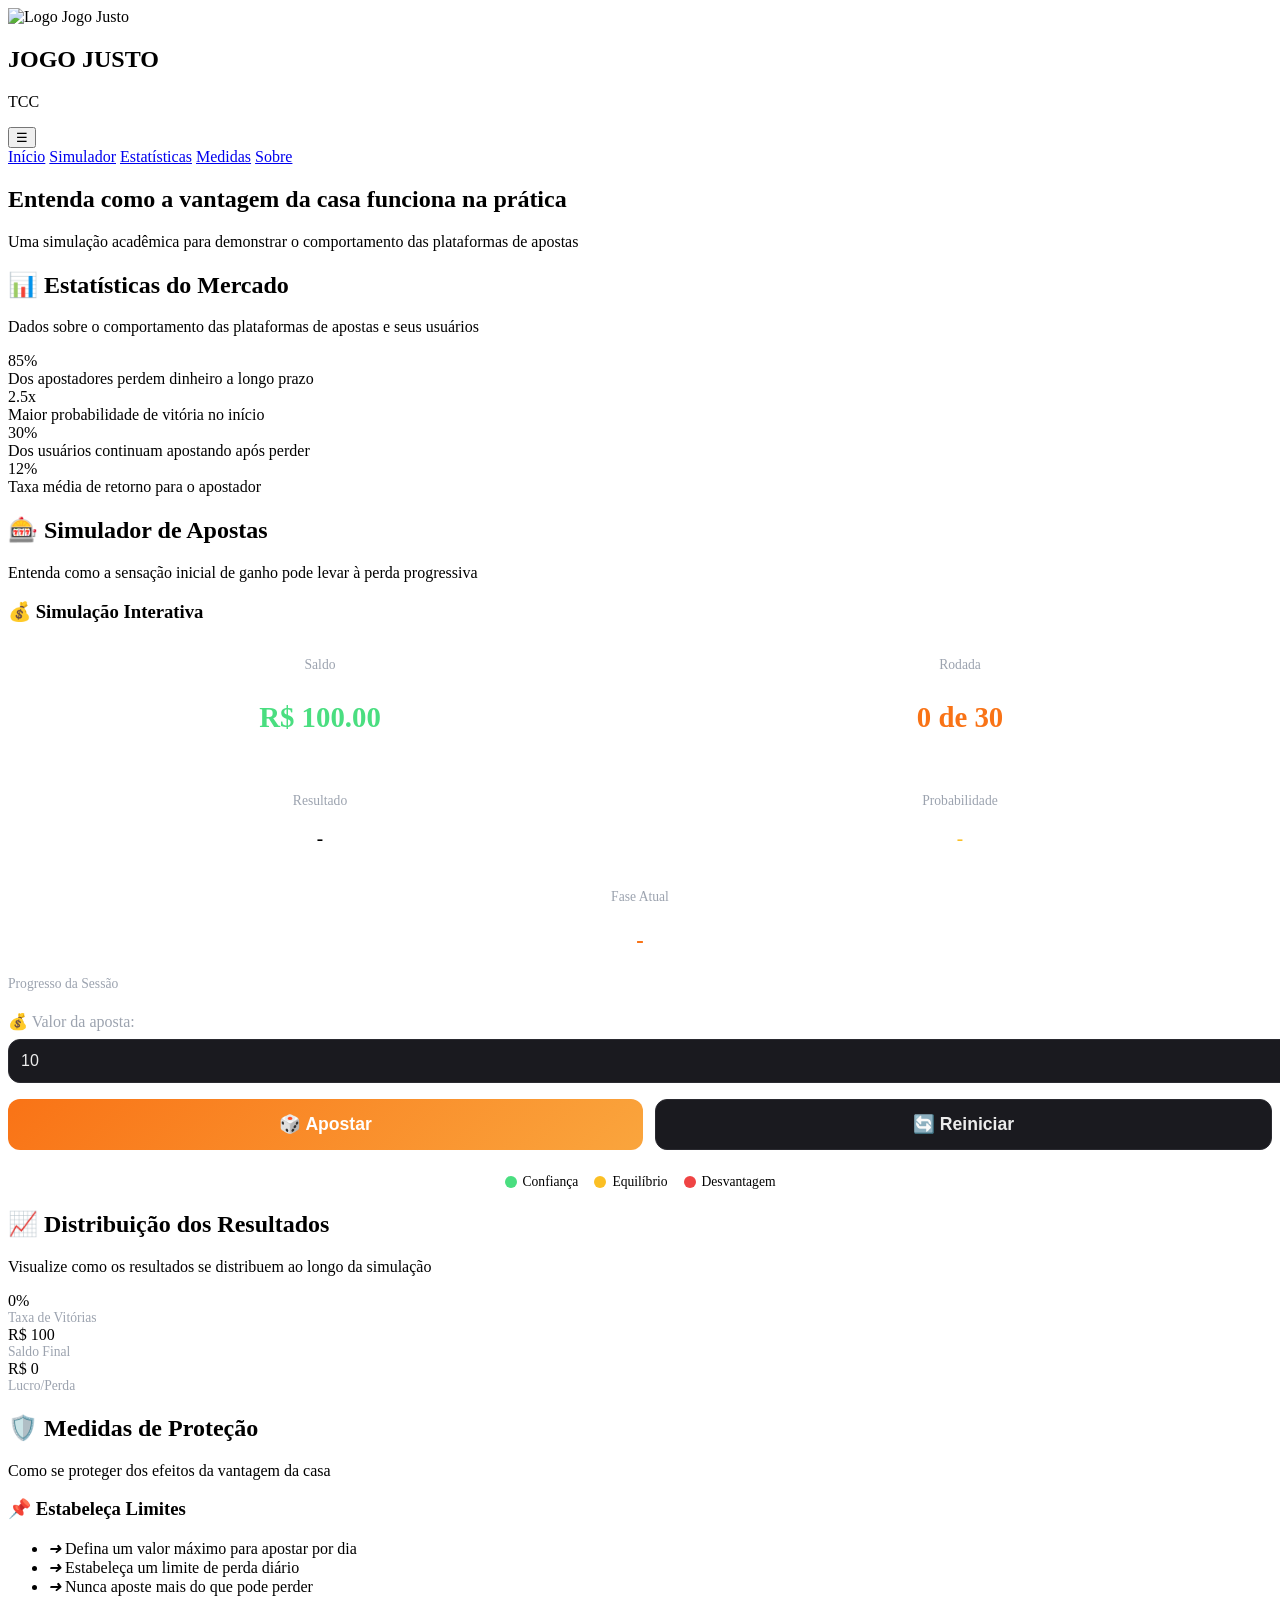
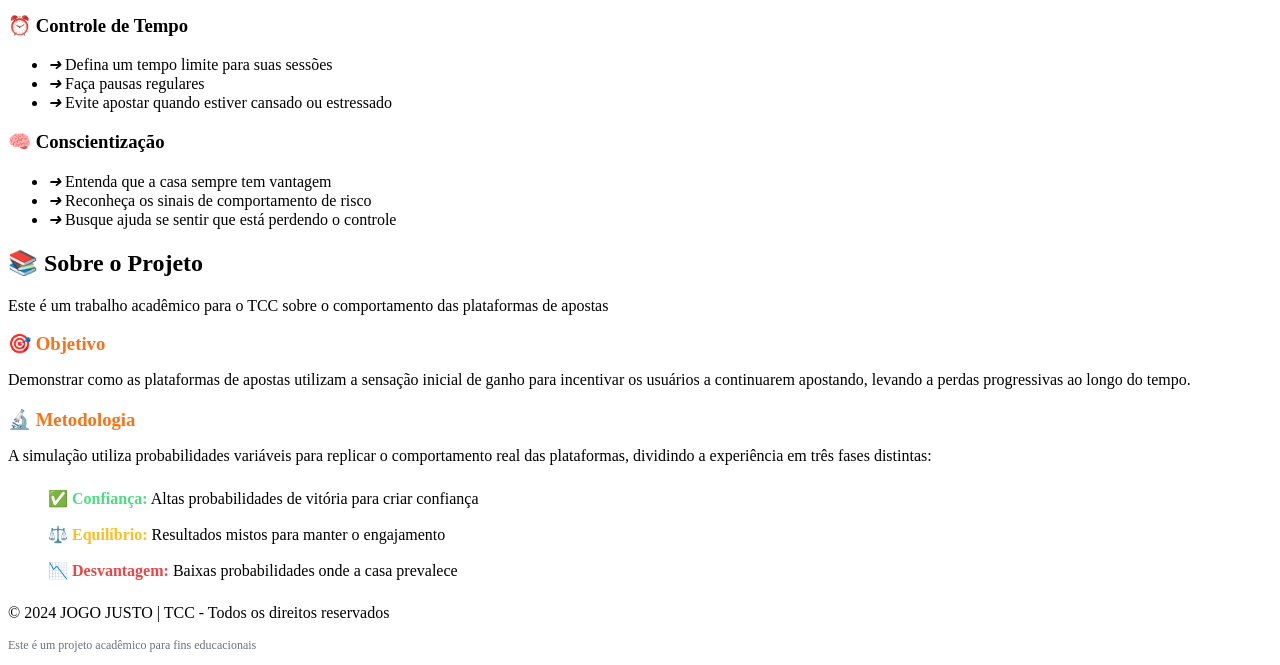
==== commit a4e694ef: "Update index.html" ====
--- a/index.html
+++ b/index.html
@@ -1,127 +1,265 @@
 <!DOCTYPE html>
-<html lang="pt-br">
+<html lang="pt-BR">
 <head>
-    <meta charset="UTF-8" />
-    <meta name="viewport" content="width=device-width, initial-scale=1.0, user-scalable=yes" />
-    <title>TCC | Técnico Administração</title>
-    <link rel="icon" type="image/x-icon" href="tigre.ico" />
-    <link rel="shortcut icon" href="tigre.ico" type="image/x-icon" />
-    <link href="https://fonts.googleapis.com/css2?family=Playfair+Display:wght@400;500;600;700;800;900&family=Inter:opsz,wght@14..32,300;400;500;600;700;800&display=swap" rel="stylesheet" />
-    <link rel="stylesheet" href="https://cdnjs.cloudflare.com/ajax/libs/font-awesome/6.0.0-beta3/css/all.min.css" />
-    <link rel="stylesheet" href="tcc_adm.css" />
+    <meta charset="UTF-8">
+    <meta name="viewport" content="width=device-width, initial-scale=1.0">
+    <title>JOGO JUSTO | TCC</title>
+    
+    <!-- FONTES -->
+    <link rel="preconnect" href="https://fonts.googleapis.com">
+    <link rel="preconnect" href="https://fonts.gstatic.com" crossorigin>
+    <link href="https://fonts.googleapis.com/css2?family=Inter:wght@400;500;600;700;800&family=Playfair+Display:wght@700;800;900&display=swap" rel="stylesheet">
+    
+    <!-- CSS -->
+    <link rel="stylesheet" href="style.css">
 </head>
 <body>
+
+    <!-- ====== HEADER / NAVBAR ====== -->
     <header>
-        <div class="container navbar">
-            <div class="logo">
-                <img src="tiger.png" alt="Tigre" class="logo-img" onerror="this.style.display='none'" />
-                <div class="logo-text">
-                    <h1>JOGO JUSTO | TCC</h1>
-                    <p>Impactos Socioeconômicos das Apostas Online</p>
-                </div>
-            </div>
-            
-            <button class="hamburger" id="hamburgerBtn" aria-label="Menu">
-                <span></span>
-                <span></span>
-                <span></span>
-            </button>
-            
-            <div class="nav-links">
-                <a href="simulacao.html">Simulação</a>
-            </div>
+        <div class="container">
+            <nav class="navbar">
+                <!-- LOGO -->
+                <div class="logo">
+                    <img src="logo.png" alt="Logo Jogo Justo" class="logo-img">
+                    <div class="logo-text">
+                        <h1>JOGO JUSTO</h1>
+                        <p>TCC</p>
+                    </div>
+                </div>
+
+                <!-- BOTÃO HAMBÚRGUER (mobile) -->
+                <button class="menu-toggle" id="menuToggle" aria-label="Menu">
+                    <span class="icon">☰</span>
+                </button>
+
+                <!-- LINKS DO MENU -->
+                <div class="nav-links">
+                    <a href="#home">Início</a>
+                    <a href="#simulador">Simulador</a>
+                    <a href="#estatisticas">Estatísticas</a>
+                    <a href="#medidas">Medidas</a>
+                    <a href="#sobre">Sobre</a>
+                </div>
+            </nav>
         </div>
     </header>
 
-    <div class="menu-overlay" id="menuOverlay"></div>
-    <div class="side-menu" id="sideMenu">
-        <a href="simulacao.html">
-            <i class="fas fa-gamepad"></i>
-            Simulação
-        </a>
-    </div>
-
-    <section class="hero">
-        <div class="container">
-            <h2>Apostas Online no Brasil: <span>Entretenimento ou Risco Social?</span></h2>
-            <p>R$ 20 bilhões movimentados por mês. 24 milhões de apostadores. R$ 3 bilhões do Bolsa Família destinados às bets em apenas um mês. Prejuízo anual estimado de R$ 38,8 bilhões.</p>
-        </div>
-    </section>
-
-    <div class="container" id="impactos">
-        <div class="stats-grid">
-            <div class="stat-card"><div class="stat-number" data-target="20">R$ 0 bi</div><div class="stat-label">movimentados por mês no Brasil</div></div>
-            <div class="stat-card"><div class="stat-number" data-target="24">0 mi</div><div class="stat-label">apostadores regulares no Brasil</div></div>
-            <div class="stat-card"><div class="stat-number" data-target="38.8">R$ 0 bi</div><div class="stat-label">prejuízos anuais com apostas</div></div>
-            <div class="stat-card"><div class="stat-number" data-target="84.7">0%</div><div class="stat-label">acham as apostas prejudiciais</div></div>
-        </div>
-    </div>
-
-    <section id="matematica">
-        <div class="container">
-            <h2 class="section-title">Como a Casa Sempre Vence? A Matemática do Vício</h2>
-            <div class="highlight-box">
-                <p><strong>As bets utilizam princípios matemáticos de probabilidade e valor esperado para garantir lucro no longo prazo.</strong> As odds são ajustadas para que o pagamento ao apostador seja sempre inferior ao valor justo.</p>
-                <p style="margin-top: 12px;">Exemplo: em um evento com 50% de chance, a odd justa seria 2.0. As casas oferecem ~1.90. Essa diferença é a <strong style="color: #f97316;">margem da casa</strong> — uma vantagem estatística constante de 5%.</p>
-                <div style="background: rgba(249, 115, 22, 0.15); border-radius: 12px; padding: 15px; margin-top: 15px;">
-                    <strong style="color: #f97316;"> Big Data e IA</strong>
-                    <p style="margin-top: 5px;">Ajustam odds em tempo real, tornando a competição desleal para o apostador comum.</p>
-                </div>
-            </div>
-            <div class="simulator-card">
-                <h3 style="color:#f97316; margin-bottom: 15px;">Valor Esperado Negativo</h3>
-                <p><strong>Probabilidade real:</strong> 50% → Odd justa 2.00</p>
-                <p><strong>Odd oferecida:</strong> <span id="oddValue">1.90</span> → Vantagem da casa = <span id="houseEdge">5.26</span>%</p>
-                <div class="slider-container"><label>Simule a odd oferecida:</label><input type="range" id="oddSlider" min="1.50" max="2.00" step="0.01" value="1.90" /></div>
-                <div class="progress-bar-bg"><div id="edgeBar" style="width: 5.26%; background: linear-gradient(90deg, #f97316, #faa53d); height: 8px; border-radius: 4px;"></div></div>
-                <p>A cada R$ 100 apostados, o retorno médio é R$ <span id="expectedReturn">95.00</span>. A casa fica com R$ <span id="houseTake">5.00</span>.</p>
-                <div style="background: rgba(249, 115, 22, 0.15); border-radius: 8px; padding: 10px; margin-top: 15px;">⚠️ Vitórias ocasionais criam ilusão de controle</div>
-            </div>
-        </div>
-    </section>
-
-    <section id="pesquisa">
-        <div class="container">
-            <h2 class="section-title">O que a População Realmente Pensa?</h2>
-            <p class="section-sub">Pesquisa realizada com <strong>334 participantes</strong> | Dados coletados entre 2025 - 2026 | TCC - ETEC Dep. Salim Sedeh</p>
-            <div class="chart-container">
-                <div class="chart-item"><div class="pie-chart" style="background: conic-gradient(#f97316 0% 96.4%, #2a2a35 96.4% 100%);"></div><div class="chart-value">96,4%</div><div>Conhecem apostas online</div></div>
-                <div class="chart-item"><div class="pie-chart" style="background: conic-gradient(#f97316 0% 41.9%, #2a2a35 41.9% 100%);"></div><div class="chart-value">41,9%</div><div>Já apostaram pelo menos uma vez</div></div>
-                <div class="chart-item"><div class="pie-chart" style="background: conic-gradient(#f97316 0% 75.4%, #2a2a35 75.4% 100%);"></div><div class="chart-value">75,4%</div><div>Conhecem alguém afetado negativamente</div></div>
-                <div class="chart-item"><div class="pie-chart" style="background: conic-gradient(#f97316 0% 84.7%, #2a2a35 84.7% 100%);"></div><div class="chart-value">84,7%</div><div>Acreditam que apostas são prejudiciais</div></div>
-                <div class="chart-item"><div class="pie-chart" style="background: conic-gradient(#f97316 0% 84.4%, #2a2a35 84.4% 100%);"></div><div class="chart-value">84,4%</div><div>Apoiam mais restrições</div></div>
-            </div>
-            <div class="highlight-box">
-                <p><strong>Faixa etária dos participantes (334 respondentes):</strong></p>
-                <ul style="margin-top: 10px; list-style: none;"><li>• Menos de 18 anos: <strong>18,0%</strong></li> <li>• 18 a 30 anos: <strong>45,2%</strong></li> <li>• Mais de 30 anos: <strong>36,8%</strong></li></ul>
-                <hr style="margin: 15px 0; border-color: #f97316;" />
-                <p><strong>Principais motivações para apostar:</strong></p>
-                <ul style="margin-top: 10px; list-style: none;"><li>• Ganhar dinheiro: <strong>19,5%</strong></li><li>• Diversão: <strong>10,5%</strong></li><li>• Influência de amigos/familiares: <strong>9,0%</strong></li><li>• Nunca apostaram: <strong>58,1%</strong></li></ul>
-                <p style="margin-top: 15px;"> ✓ <strong>Conclusão:</strong> A sociedade demonstra preocupação e apoio a medidas que tragam mais controle e proteção aos consumidores.</p>
-            </div>
-        </div>
-    </section>
-
-    <section id="medidas" style="background: #050508;">
-        <div class="container">
-            <h2 class="section-title">Medidas para um Ambiente de Apostas Mais Seguro</h2>
-            <p class="section-sub">Baseado nos dados coletados (334 participantes, 84,4% apoiam mais restrições) e nas experiências internacionais, apresentamos sugestões que podem ser adotadas.</p>
-            <div class="card-medidas"><h3>Medidas de Controle e Transparência</h3><ul><li><i class="fas fa-fingerprint"></i> <strong>Cadastro com Verificação Biométrica</strong> - Sistema obrigatório de identificação com análise facial.</li><li><i class="fas fa-chart-line"></i> <strong>Limitação Progressiva de Apostas</strong> - Tetos para novos usuários nos primeiros 30 dias.</li><li><i class="fas fa-ban"></i> <strong>Restrição à Publicidade</strong> - Alertas visíveis sobre riscos, similar às campanhas antitabaco.</li><li><i class="fas fa-chart-simple"></i> <strong>Transparência nas Probabilidades</strong> - Exibir: "A expectativa matemática desta aposta é de perda."</li></ul></div>
-            <div class="card-medidas"><h3>Mecanismos de Proteção ao Consumidor</h3><ul><li><i class="fas fa-power-off"></i> <strong>Autoexclusão Unificada</strong> - Cadastro nacional para bloqueio de CPF em todas as plataformas.</li><li><i class="fas fa-bell"></i> <strong>Alertas de Comportamento</strong> - Notificações ao atingir 30%, 50% e 100% do limite de gastos.</li><li><i class="fas fa-clock"></i> <strong>Pausas Obrigatórias</strong> - após sessões prolongadas de jogo.</li><li><i class="fas fa-gift"></i> <strong>Fim dos Bônus Abusivos</strong> - Proibir bônus excessivos que estimulam o primeiro depósito.</li></ul></div>
-            <div class="card-medidas"><h3>Ações Conjuntas com o Setor Privado</h3><ul><li><i class="fas fa-university"></i> <strong>Parcerias com Bancos</strong> - Alertas de gastos com apostas.</li><li><i class="fab fa-instagram"></i> <strong>Responsabilidade das Plataformas Digitais</strong> - Restringir anúncios para jovens e vulneráveis.</li><li><i class="fas fa-chalkboard-user"></i> <strong>Campanhas Educativas</strong> - Conscientização nas escolas.</li></ul></div>
-            <div class="card-medidas"><h3>Educação e Conscientização</h3><ul><li><i class="fas fa-school"></i> <strong>Inclusão no Currículo Escolar</strong> - Educação financeira nas escolas.</li><li><i class="fas fa-phone-alt"></i> <strong>Canais de Apoio</strong> - Atendimento psicológico e financeiro para afetados pelo vício.</li><li><i class="fas fa-chalkboard-teacher"></i> <strong>Campanhas Públicas</strong> - Conscientização sobre o "jogo responsável".</li></ul></div>
-        </div>
-    </section>
-
+    <!-- OVERLAY (para fechar menu clicando fora) -->
+    <div class="menu-overlay"></div>
+
+    <!-- ====== CONTEÚDO PRINCIPAL ====== -->
+    <main>
+        <!-- ====== HERO ====== -->
+        <section id="home" class="hero">
+            <div class="container">
+                <h2>Entenda como a <span>vantagem da casa</span> funciona na prática</h2>
+                <p>Uma simulação acadêmica para demonstrar o comportamento das plataformas de apostas</p>
+            </div>
+        </section>
+
+        <!-- ====== STATS ====== -->
+        <section id="estatisticas">
+            <div class="container">
+                <h2 class="section-title">📊 Estatísticas do Mercado</h2>
+                <p class="section-sub">Dados sobre o comportamento das plataformas de apostas e seus usuários</p>
+                
+                <div class="stats-grid">
+                    <div class="stat-card">
+                        <div class="stat-number">85%</div>
+                        <div class="stat-label">Dos apostadores perdem dinheiro a longo prazo</div>
+                    </div>
+                    <div class="stat-card">
+                        <div class="stat-number">2.5x</div>
+                        <div class="stat-label">Maior probabilidade de vitória no início</div>
+                    </div>
+                    <div class="stat-card">
+                        <div class="stat-number">30%</div>
+                        <div class="stat-label">Dos usuários continuam apostando após perder</div>
+                    </div>
+                    <div class="stat-card">
+                        <div class="stat-number">12%</div>
+                        <div class="stat-label">Taxa média de retorno para o apostador</div>
+                    </div>
+                </div>
+            </div>
+        </section>
+
+        <!-- ====== SIMULADOR ====== -->
+        <section id="simulador">
+            <div class="container">
+                <h2 class="section-title">🎰 Simulador de Apostas</h2>
+                <p class="section-sub">Entenda como a sensação inicial de ganho pode levar à perda progressiva</p>
+                
+                <div class="simulator-card">
+                    <h3>💰 Simulação Interativa</h3>
+                    
+                    <!-- Informações da simulação -->
+                    <div style="display: grid; grid-template-columns: 1fr 1fr; gap: 16px; margin: 20px 0; text-align: center;">
+                        <div>
+                            <p style="color: #9ca3af; font-size: 0.85rem;">Saldo</p>
+                            <p id="saldo" style="font-size: 1.8rem; font-weight: 700; color: #4ade80;">R$ 100.00</p>
+                        </div>
+                        <div>
+                            <p style="color: #9ca3af; font-size: 0.85rem;">Rodada</p>
+                            <p id="rodada" style="font-size: 1.8rem; font-weight: 700; color: #f97316;">0 de 30</p>
+                        </div>
+                        <div>
+                            <p style="color: #9ca3af; font-size: 0.85rem;">Resultado</p>
+                            <p id="resultado" style="font-size: 1.2rem; font-weight: 600;">-</p>
+                        </div>
+                        <div>
+                            <p style="color: #9ca3af; font-size: 0.85rem;">Probabilidade</p>
+                            <p id="probabilidade" style="font-size: 1.2rem; font-weight: 600; color: #fbbf24;">-</p>
+                        </div>
+                    </div>
+
+                    <!-- Fase atual -->
+                    <div style="margin: 16px 0; text-align: center;">
+                        <p style="color: #9ca3af; font-size: 0.85rem;">Fase Atual</p>
+                        <p id="fase" style="font-size: 1.4rem; font-weight: 700; color: #f97316;">-</p>
+                    </div>
+
+                    <!-- Barra de progresso -->
+                    <div style="margin: 20px 0;">
+                        <p style="color: #9ca3af; font-size: 0.85rem; margin-bottom: 8px;">Progresso da Sessão</p>
+                        <div class="progress-bar-bg">
+                            <div id="edgeBar" style="width: 0%;"></div>
+                        </div>
+                    </div>
+
+                    <!-- Controles -->
+                    <div class="slider-container">
+                        <label for="betAmount" style="display: block; margin-bottom: 8px; color: #9ca3af;">
+                            💰 Valor da aposta:
+                        </label>
+                        <input type="number" id="betAmount" value="10" min="1" max="100" step="0.5" 
+                               style="width: 100%; padding: 12px; background: #1a1a1f; border: 1px solid #2a2a30; border-radius: 12px; color: #ECECEC; font-size: 1rem; margin-bottom: 16px;">
+                    </div>
+
+                    <div style="display: flex; gap: 12px; justify-content: center; flex-wrap: wrap;">
+                        <button id="rollButton" style="padding: 14px 40px; background: linear-gradient(135deg, #f97316, #faa53d); border: none; border-radius: 12px; color: #fff; font-weight: 700; font-size: 1.1rem; cursor: pointer; transition: all 0.3s ease; flex: 1; min-width: 140px;">
+                            🎲 Apostar
+                        </button>
+                        <button id="resetButton" style="padding: 14px 30px; background: #1a1a1f; border: 1px solid #2a2a30; border-radius: 12px; color: #ECECEC; font-weight: 600; font-size: 1.1rem; cursor: pointer; transition: all 0.3s ease; flex: 1; min-width: 140px;">
+                            🔄 Reiniciar
+                        </button>
+                    </div>
+
+                    <!-- Legenda das fases -->
+                    <div style="margin-top: 24px; display: flex; gap: 16px; justify-content: center; flex-wrap: wrap; font-size: 0.85rem;">
+                        <span style="display: flex; align-items: center; gap: 6px;">
+                            <span style="display: inline-block; width: 12px; height: 12px; border-radius: 50%; background: #4ade80;"></span>
+                            Confiança
+                        </span>
+                        <span style="display: flex; align-items: center; gap: 6px;">
+                            <span style="display: inline-block; width: 12px; height: 12px; border-radius: 50%; background: #fbbf24;"></span>
+                            Equilíbrio
+                        </span>
+                        <span style="display: flex; align-items: center; gap: 6px;">
+                            <span style="display: inline-block; width: 12px; height: 12px; border-radius: 50%; background: #ef4444;"></span>
+                            Desvantagem
+                        </span>
+                    </div>
+                </div>
+            </div>
+        </section>
+
+        <!-- ====== GRÁFICOS ====== -->
+        <section>
+            <div class="container">
+                <h2 class="section-title">📈 Distribuição dos Resultados</h2>
+                <p class="section-sub">Visualize como os resultados se distribuem ao longo da simulação</p>
+                
+                <div class="chart-container">
+                    <div class="chart-item">
+                        <div class="pie-chart" style="background: conic-gradient(#4ade80 0deg 0deg, #ef4444 0deg 360deg);"></div>
+                        <div class="chart-value" id="chartVitórias">0%</div>
+                        <div style="color: #9ca3af; font-size: 0.85rem;">Taxa de Vitórias</div>
+                    </div>
+                    <div class="chart-item">
+                        <div class="pie-chart" style="background: conic-gradient(#f97316 0deg 0deg, #1a1a1f 0deg 360deg);"></div>
+                        <div class="chart-value" id="chartSaldo">R$ 100</div>
+                        <div style="color: #9ca3af; font-size: 0.85rem;">Saldo Final</div>
+                    </div>
+                    <div class="chart-item">
+                        <div class="pie-chart" style="background: conic-gradient(#fbbf24 0deg 0deg, #1a1a1f 0deg 360deg);"></div>
+                        <div class="chart-value" id="chartLucro">R$ 0</div>
+                        <div style="color: #9ca3af; font-size: 0.85rem;">Lucro/Perda</div>
+                    </div>
+                </div>
+            </div>
+        </section>
+
+        <!-- ====== MEDIDAS ====== -->
+        <section id="medidas">
+            <div class="container">
+                <h2 class="section-title">🛡️ Medidas de Proteção</h2>
+                <p class="section-sub">Como se proteger dos efeitos da vantagem da casa</p>
+                
+                <div class="card-medidas">
+                    <h3>📌 Estabeleça Limites</h3>
+                    <ul>
+                        <li><i>➜</i> Defina um valor máximo para apostar por dia</li>
+                        <li><i>➜</i> Estabeleça um limite de perda diário</li>
+                        <li><i>➜</i> Nunca aposte mais do que pode perder</li>
+                    </ul>
+                </div>
+
+                <div class="card-medidas">
+                    <h3>⏰ Controle de Tempo</h3>
+                    <ul>
+                        <li><i>➜</i> Defina um tempo limite para suas sessões</li>
+                        <li><i>➜</i> Faça pausas regulares</li>
+                        <li><i>➜</i> Evite apostar quando estiver cansado ou estressado</li>
+                    </ul>
+                </div>
+
+                <div class="card-medidas">
+                    <h3>🧠 Conscientização</h3>
+                    <ul>
+                        <li><i>➜</i> Entenda que a casa sempre tem vantagem</li>
+                        <li><i>➜</i> Reconheça os sinais de comportamento de risco</li>
+                        <li><i>➜</i> Busque ajuda se sentir que está perdendo o controle</li>
+                    </ul>
+                </div>
+            </div>
+        </section>
+
+        <!-- ====== SOBRE ====== -->
+        <section id="sobre">
+            <div class="container">
+                <h2 class="section-title">📚 Sobre o Projeto</h2>
+                <p class="section-sub">Este é um trabalho acadêmico para o TCC sobre o comportamento das plataformas de apostas</p>
+                
+                <div class="highlight-box">
+                    <h3 style="color: #f97316; margin-bottom: 12px;">🎯 Objetivo</h3>
+                    <p>Demonstrar como as plataformas de apostas utilizam a sensação inicial de ganho para incentivar os usuários a continuarem apostando, levando a perdas progressivas ao longo do tempo.</p>
+                    
+                    <h3 style="color: #f97316; margin-top: 20px; margin-bottom: 12px;">🔬 Metodologia</h3>
+                    <p>A simulação utiliza probabilidades variáveis para replicar o comportamento real das plataformas, dividindo a experiência em três fases distintas:</p>
+                    <ul style="list-style: none; margin-top: 12px;">
+                        <li style="padding: 8px 0; border-bottom: 1px solid rgba(255,255,255,0.05);">✅ <strong style="color: #4ade80;">Confiança:</strong> Altas probabilidades de vitória para criar confiança</li>
+                        <li style="padding: 8px 0; border-bottom: 1px solid rgba(255,255,255,0.05);">⚖️ <strong style="color: #fbbf24;">Equilíbrio:</strong> Resultados mistos para manter o engajamento</li>
+                        <li style="padding: 8px 0;">📉 <strong style="color: #ef4444;">Desvantagem:</strong> Baixas probabilidades onde a casa prevalece</li>
+                    </ul>
+                </div>
+            </div>
+        </section>
+    </main>
+
+    <!-- ====== FOOTER ====== -->
     <footer>
         <div class="container">
-            <p>Trabalho de Conclusão de Curso - ETEC Dep. Salim Sedeh | Técnico Administrativo 2026</p>
-            <p>Autores: Emilly Romero Montes, Emily Cristine Emidio, Isabela Santos Camargo, Isabella dos Santos Mano, Jennifer Sampaio Souza</p>
-            <p>Dados: Banco Central (Nota Técnica 513/2024) e pesquisa primária com 334 participantes (2025 - 2026)</p>
-            <p style="margin-top: 5px; font-size: 0.7rem;">Orientador: Prof. Éder Jonas Oliveira de Moraes</p>
+            <p>© 2024 JOGO JUSTO | TCC - Todos os direitos reservados</p>
+            <p style="margin-top: 8px; color: #6b7280; font-size: 0.75rem;">
+                Este é um projeto acadêmico para fins educacionais
+            </p>
         </div>
     </footer>
 
-    <script src="tcc_adm.js"></script>
+    <!-- ====== JAVASCRIPT ====== -->
+    <script src="script.js"></script>
+
 </body>
 </html>
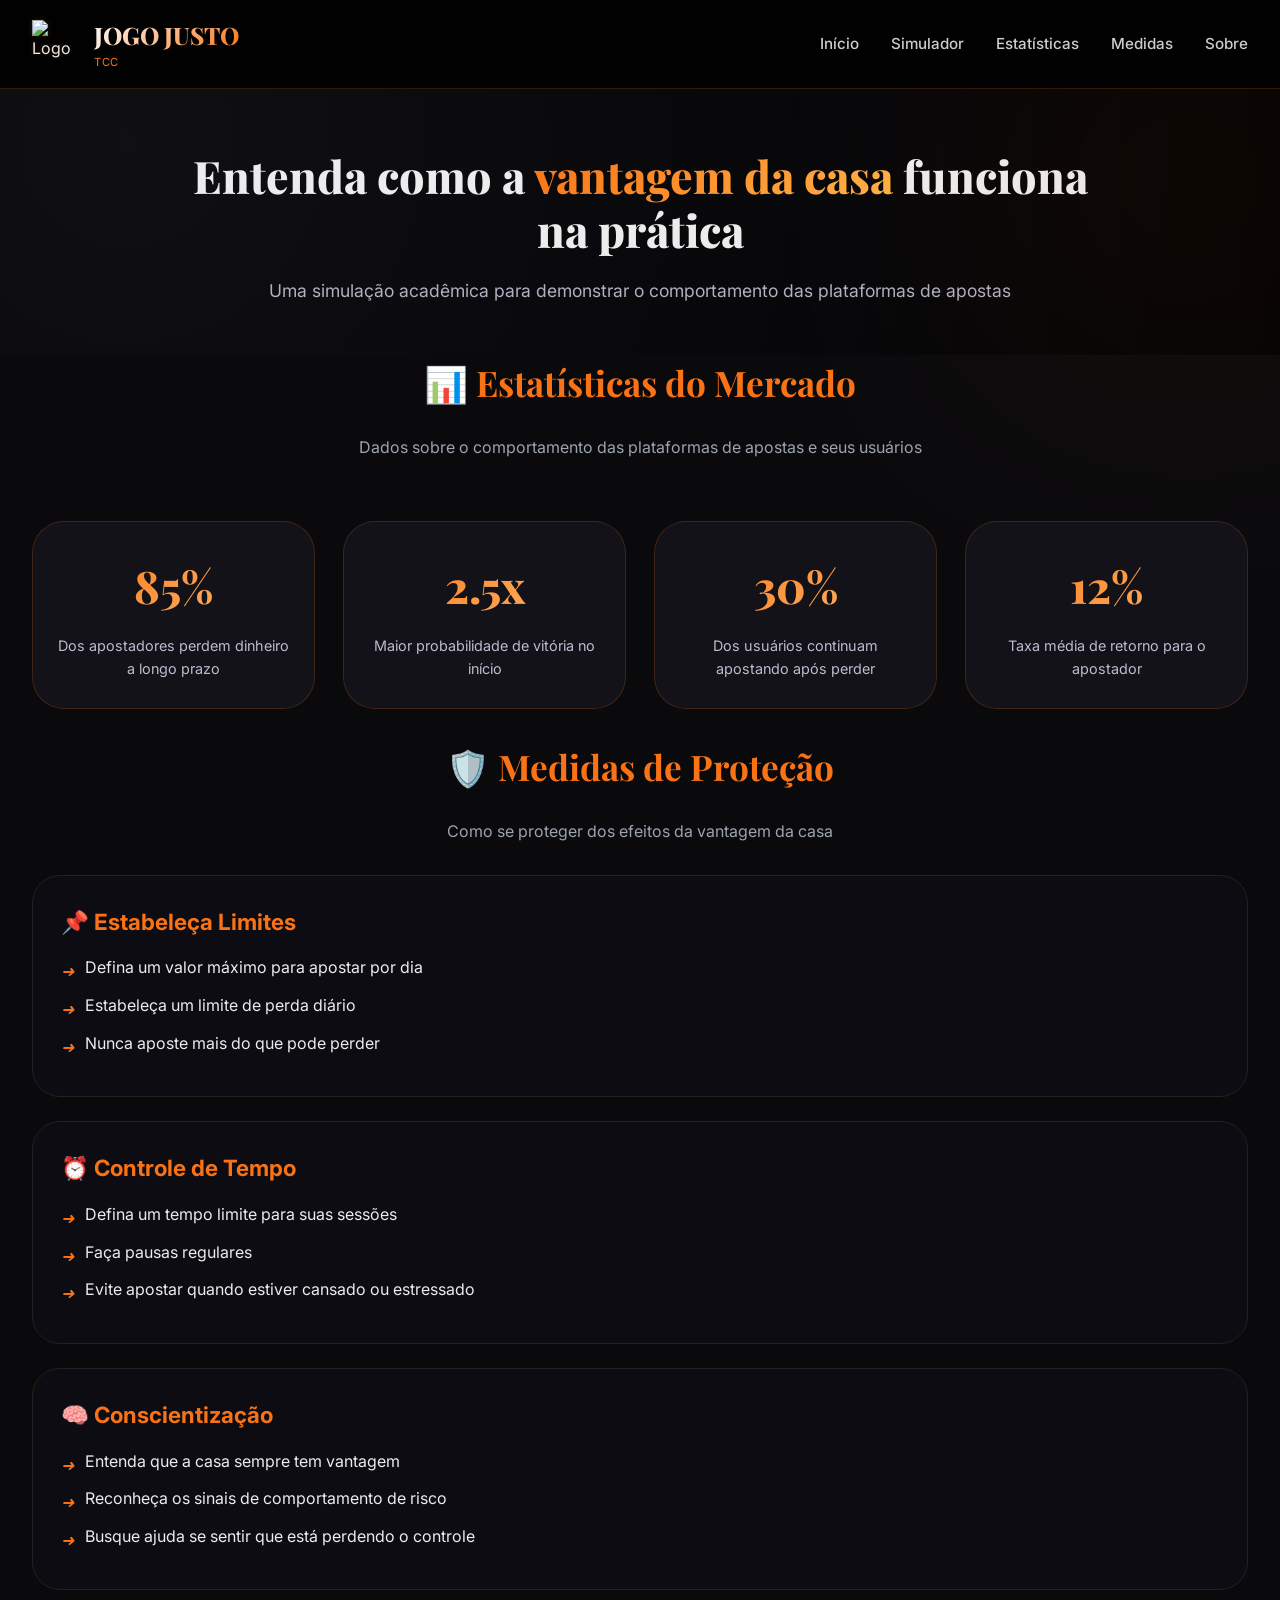
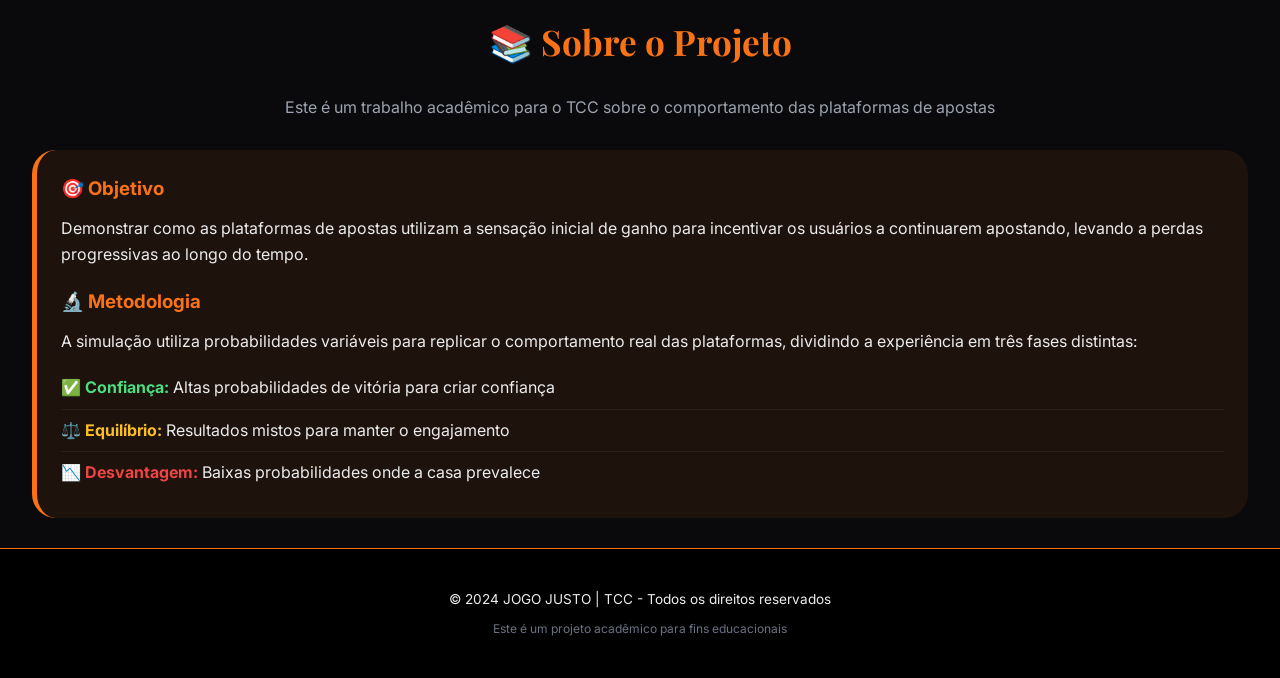
==== commit b61076e7: "Update index.html" ====
--- a/index.html
+++ b/index.html
@@ -10,8 +10,8 @@
     <link rel="preconnect" href="https://fonts.gstatic.com" crossorigin>
     <link href="https://fonts.googleapis.com/css2?family=Inter:wght@400;500;600;700;800&family=Playfair+Display:wght@700;800;900&display=swap" rel="stylesheet">
     
-    <!-- CSS -->
-    <link rel="stylesheet" href="style.css">
+    <!-- CSS - USANDO O ARQUIVO CORRETO -->
+    <link rel="stylesheet" href="tcc_adm.css">
 </head>
 <body>
 
@@ -35,8 +35,8 @@
 
                 <!-- LINKS DO MENU -->
                 <div class="nav-links">
-                    <a href="#home">Início</a>
-                    <a href="#simulador">Simulador</a>
+                    <a href="index.html">Início</a>
+                    <a href="simulação.html">Simulador</a>
                     <a href="#estatisticas">Estatísticas</a>
                     <a href="#medidas">Medidas</a>
                     <a href="#sobre">Sobre</a>
@@ -80,112 +80,6 @@
                     <div class="stat-card">
                         <div class="stat-number">12%</div>
                         <div class="stat-label">Taxa média de retorno para o apostador</div>
-                    </div>
-                </div>
-            </div>
-        </section>
-
-        <!-- ====== SIMULADOR ====== -->
-        <section id="simulador">
-            <div class="container">
-                <h2 class="section-title">🎰 Simulador de Apostas</h2>
-                <p class="section-sub">Entenda como a sensação inicial de ganho pode levar à perda progressiva</p>
-                
-                <div class="simulator-card">
-                    <h3>💰 Simulação Interativa</h3>
-                    
-                    <!-- Informações da simulação -->
-                    <div style="display: grid; grid-template-columns: 1fr 1fr; gap: 16px; margin: 20px 0; text-align: center;">
-                        <div>
-                            <p style="color: #9ca3af; font-size: 0.85rem;">Saldo</p>
-                            <p id="saldo" style="font-size: 1.8rem; font-weight: 700; color: #4ade80;">R$ 100.00</p>
-                        </div>
-                        <div>
-                            <p style="color: #9ca3af; font-size: 0.85rem;">Rodada</p>
-                            <p id="rodada" style="font-size: 1.8rem; font-weight: 700; color: #f97316;">0 de 30</p>
-                        </div>
-                        <div>
-                            <p style="color: #9ca3af; font-size: 0.85rem;">Resultado</p>
-                            <p id="resultado" style="font-size: 1.2rem; font-weight: 600;">-</p>
-                        </div>
-                        <div>
-                            <p style="color: #9ca3af; font-size: 0.85rem;">Probabilidade</p>
-                            <p id="probabilidade" style="font-size: 1.2rem; font-weight: 600; color: #fbbf24;">-</p>
-                        </div>
-                    </div>
-
-                    <!-- Fase atual -->
-                    <div style="margin: 16px 0; text-align: center;">
-                        <p style="color: #9ca3af; font-size: 0.85rem;">Fase Atual</p>
-                        <p id="fase" style="font-size: 1.4rem; font-weight: 700; color: #f97316;">-</p>
-                    </div>
-
-                    <!-- Barra de progresso -->
-                    <div style="margin: 20px 0;">
-                        <p style="color: #9ca3af; font-size: 0.85rem; margin-bottom: 8px;">Progresso da Sessão</p>
-                        <div class="progress-bar-bg">
-                            <div id="edgeBar" style="width: 0%;"></div>
-                        </div>
-                    </div>
-
-                    <!-- Controles -->
-                    <div class="slider-container">
-                        <label for="betAmount" style="display: block; margin-bottom: 8px; color: #9ca3af;">
-                            💰 Valor da aposta:
-                        </label>
-                        <input type="number" id="betAmount" value="10" min="1" max="100" step="0.5" 
-                               style="width: 100%; padding: 12px; background: #1a1a1f; border: 1px solid #2a2a30; border-radius: 12px; color: #ECECEC; font-size: 1rem; margin-bottom: 16px;">
-                    </div>
-
-                    <div style="display: flex; gap: 12px; justify-content: center; flex-wrap: wrap;">
-                        <button id="rollButton" style="padding: 14px 40px; background: linear-gradient(135deg, #f97316, #faa53d); border: none; border-radius: 12px; color: #fff; font-weight: 700; font-size: 1.1rem; cursor: pointer; transition: all 0.3s ease; flex: 1; min-width: 140px;">
-                            🎲 Apostar
-                        </button>
-                        <button id="resetButton" style="padding: 14px 30px; background: #1a1a1f; border: 1px solid #2a2a30; border-radius: 12px; color: #ECECEC; font-weight: 600; font-size: 1.1rem; cursor: pointer; transition: all 0.3s ease; flex: 1; min-width: 140px;">
-                            🔄 Reiniciar
-                        </button>
-                    </div>
-
-                    <!-- Legenda das fases -->
-                    <div style="margin-top: 24px; display: flex; gap: 16px; justify-content: center; flex-wrap: wrap; font-size: 0.85rem;">
-                        <span style="display: flex; align-items: center; gap: 6px;">
-                            <span style="display: inline-block; width: 12px; height: 12px; border-radius: 50%; background: #4ade80;"></span>
-                            Confiança
-                        </span>
-                        <span style="display: flex; align-items: center; gap: 6px;">
-                            <span style="display: inline-block; width: 12px; height: 12px; border-radius: 50%; background: #fbbf24;"></span>
-                            Equilíbrio
-                        </span>
-                        <span style="display: flex; align-items: center; gap: 6px;">
-                            <span style="display: inline-block; width: 12px; height: 12px; border-radius: 50%; background: #ef4444;"></span>
-                            Desvantagem
-                        </span>
-                    </div>
-                </div>
-            </div>
-        </section>
-
-        <!-- ====== GRÁFICOS ====== -->
-        <section>
-            <div class="container">
-                <h2 class="section-title">📈 Distribuição dos Resultados</h2>
-                <p class="section-sub">Visualize como os resultados se distribuem ao longo da simulação</p>
-                
-                <div class="chart-container">
-                    <div class="chart-item">
-                        <div class="pie-chart" style="background: conic-gradient(#4ade80 0deg 0deg, #ef4444 0deg 360deg);"></div>
-                        <div class="chart-value" id="chartVitórias">0%</div>
-                        <div style="color: #9ca3af; font-size: 0.85rem;">Taxa de Vitórias</div>
-                    </div>
-                    <div class="chart-item">
-                        <div class="pie-chart" style="background: conic-gradient(#f97316 0deg 0deg, #1a1a1f 0deg 360deg);"></div>
-                        <div class="chart-value" id="chartSaldo">R$ 100</div>
-                        <div style="color: #9ca3af; font-size: 0.85rem;">Saldo Final</div>
-                    </div>
-                    <div class="chart-item">
-                        <div class="pie-chart" style="background: conic-gradient(#fbbf24 0deg 0deg, #1a1a1f 0deg 360deg);"></div>
-                        <div class="chart-value" id="chartLucro">R$ 0</div>
-                        <div style="color: #9ca3af; font-size: 0.85rem;">Lucro/Perda</div>
                     </div>
                 </div>
             </div>
@@ -258,8 +152,8 @@
         </div>
     </footer>
 
-    <!-- ====== JAVASCRIPT ====== -->
-    <script src="script.js"></script>
+    <!-- ====== JAVASCRIPT - USANDO O ARQUIVO CORRETO ====== -->
+    <script src="tcc_adm.js"></script>
 
 </body>
 </html>
--- a/tcc_adm.css
+++ b/tcc_adm.css
@@ -0,0 +1,676 @@
+/* ========== RESET E BASE ========== */
+* {
+    margin: 0;
+    padding: 0;
+    box-sizing: border-box;
+}
+
+html, body {
+    overflow-x: hidden;
+    width: 100%;
+}
+
+body {
+    font-family: 'Inter', sans-serif;
+    background: #0A0A0C;
+    color: #ECECEC;
+    line-height: 1.6;
+    scroll-behavior: smooth;
+}
+
+::-webkit-scrollbar {
+    width: 8px;
+}
+::-webkit-scrollbar-track {
+    background: #1a1a1f;
+}
+::-webkit-scrollbar-thumb {
+    background: #f97316;
+    border-radius: 10px;
+}
+
+.container {
+    max-width: 1280px;
+    width: 100%;
+    margin: 0 auto;
+    padding: 0 32px;
+}
+
+/* ========== HEADER / NAVBAR ========== */
+header {
+    background: rgba(0, 0, 0, 0.85);
+    backdrop-filter: blur(12px);
+    border-bottom: 1px solid rgba(249, 115, 22, 0.2);
+    position: sticky;
+    top: 0;
+    z-index: 1000;
+    width: 100%;
+}
+
+.navbar {
+    display: flex;
+    justify-content: space-between;
+    align-items: center;
+    flex-wrap: wrap;
+    gap: 20px;
+    padding: 16px 0;
+}
+
+.logo {
+    display: flex;
+    align-items: center;
+    gap: 14px;
+}
+
+.logo-img {
+    width: 48px;
+    height: 48px;
+    object-fit: contain;
+    filter: drop-shadow(0 0 2px rgba(249,115,22,0.2));
+}
+
+.logo-text h1 {
+    font-family: 'Playfair Display', serif;
+    font-size: 1.5rem;
+    font-weight: 800;
+    background: linear-gradient(135deg, #FFFFFF, #f97316);
+    -webkit-background-clip: text;
+    background-clip: text;
+    color: transparent;
+}
+
+.logo-text p {
+    font-size: 0.7rem;
+    color: #f97316;
+    letter-spacing: 0.5px;
+}
+
+/* ========== MENU TOGGLE (HAMBÚRGUER) ========== */
+.menu-toggle {
+    display: none;
+    background: none;
+    border: none;
+    color: #ECECEC;
+    font-size: 1.8rem;
+    cursor: pointer;
+    padding: 8px;
+    z-index: 1001;
+    position: relative;
+}
+
+.menu-toggle .icon {
+    display: inline-block;
+    transition: transform 0.3s ease;
+}
+
+.menu-toggle.active .icon {
+    transform: rotate(90deg);
+}
+
+/* ========== NAV LINKS ========== */
+.nav-links {
+    display: flex;
+    gap: 32px;
+    flex-wrap: wrap;
+}
+
+.nav-links a {
+    color: #ccc;
+    text-decoration: none;
+    font-weight: 500;
+    font-size: 0.95rem;
+    transition: 0.2s;
+    position: relative;
+    white-space: nowrap;
+}
+
+.nav-links a::after {
+    content: '';
+    position: absolute;
+    width: 0;
+    height: 2px;
+    bottom: -6px;
+    left: 0;
+    background: #f97316;
+    transition: 0.2s;
+}
+.nav-links a:hover::after {
+    width: 100%;
+}
+
+/* ========== MENU OVERLAY ========== */
+.menu-overlay {
+    display: none;
+    position: fixed;
+    top: 72px;
+    left: 0;
+    width: 100%;
+    height: calc(100vh - 72px);
+    background: rgba(0, 0, 0, 0.5);
+    z-index: 998;
+}
+
+.menu-overlay.active {
+    display: block;
+}
+
+/* ========== HERO ========== */
+.hero {
+    padding: 60px 0 50px;
+    background: radial-gradient(circle at 10% 20%, #0f0f14, #020203);
+    position: relative;
+    text-align: center;
+}
+.hero::before {
+    content: '';
+    position: absolute;
+    width: 280px;
+    height: 280px;
+    background: #f97316;
+    filter: blur(140px);
+    opacity: 0.15;
+    top: -50px;
+    right: -50px;
+    border-radius: 50%;
+}
+.hero h2 {
+    font-family: 'Playfair Display', serif;
+    font-size: 2.8rem;
+    font-weight: 800;
+    line-height: 1.2;
+    max-width: 900px;
+    margin: 0 auto 20px;
+}
+.hero h2 span {
+    background: linear-gradient(135deg, #f97316, #ffb347);
+    -webkit-background-clip: text;
+    background-clip: text;
+    color: transparent;
+}
+.hero p {
+    font-size: 1.1rem;
+    max-width: 800px;
+    margin: 0 auto;
+    color: #b0b0c0;
+}
+
+/* ========== STATS GRID ========== */
+.stats-grid {
+    display: grid;
+    grid-template-columns: repeat(auto-fit, minmax(220px, 1fr));
+    gap: 28px;
+    margin: 60px 0 30px;
+}
+.stat-card {
+    background: rgba(20, 20, 28, 0.8);
+    backdrop-filter: blur(4px);
+    border-radius: 32px;
+    padding: 28px 20px;
+    text-align: center;
+    border: 1px solid rgba(249,115,22,0.2);
+    transition: all 0.3s;
+}
+.stat-card:hover {
+    transform: translateY(-8px);
+    border-color: #f97316;
+}
+.stat-number {
+    font-family: 'Playfair Display', serif;
+    font-size: 2.8rem;
+    font-weight: 800;
+    background: linear-gradient(135deg, #f97316, #ffbc6e);
+    -webkit-background-clip: text;
+    background-clip: text;
+    color: transparent;
+}
+.stat-label {
+    font-size: 0.9rem;
+    color: #bcbcce;
+    margin-top: 12px;
+}
+
+/* ========== SECTION TITLES ========== */
+.section-title {
+    font-family: 'Playfair Display', serif;
+    font-size: 2.2rem;
+    font-weight: 700;
+    margin-bottom: 24px;
+    text-align: center;
+    color: #f97316;
+}
+
+.section-sub {
+    text-align: center;
+    max-width: 850px;
+    margin: 0 auto 30px;
+    color: #9ca3af;
+}
+
+/* ========== HIGHLIGHT BOX ========== */
+.highlight-box {
+    background: rgba(249, 115, 22, 0.08);
+    border-left: 5px solid #f97316;
+    padding: 24px;
+    border-radius: 24px;
+    margin: 30px 0;
+}
+
+/* ========== SIMULATOR CARD ========== */
+.simulator-card {
+    background: #111116;
+    border-radius: 28px;
+    padding: 28px;
+    margin: 30px 0;
+    border: 1px solid #2a2a30;
+    text-align: center;
+}
+.simulator-card .slider-container {
+    margin: 20px 0;
+}
+.simulator-card input[type="range"] {
+    width: 100%;
+    margin: 10px 0;
+    -webkit-appearance: none;
+    appearance: none;
+    background: #2d2d38;
+    height: 4px;
+    border-radius: 10px;
+}
+.simulator-card input[type="range"]::-webkit-slider-thumb {
+    -webkit-appearance: none;
+    width: 18px;
+    height: 18px;
+    background: #f97316;
+    border-radius: 50%;
+    cursor: pointer;
+}
+.simulator-card input[type="range"]::-moz-range-thumb {
+    width: 18px;
+    height: 18px;
+    background: #f97316;
+    border-radius: 50%;
+    cursor: pointer;
+    border: none;
+}
+.simulator-card .progress-bar-bg {
+    height: 8px;
+    background: #1c1b4e;
+    border-radius: 4px;
+    margin: 15px 0;
+    width: 100%;
+}
+.simulator-card #edgeBar {
+    width: 5%;
+    background: linear-gradient(90deg, #f97316, #faa53d);
+    height: 8px;
+    border-radius: 4px;
+}
+
+/* ========== CHARTS ========== */
+.chart-container {
+    display: flex;
+    justify-content: center;
+    gap: 35px;
+    flex-wrap: wrap;
+    margin: 40px 0;
+}
+.chart-item {
+    text-align: center;
+    background: #0E0E12;
+    padding: 16px;
+    border-radius: 32px;
+    width: 160px;
+    transition: 0.2s;
+}
+.chart-item:hover { transform: scale(1.02); background: #17171f; }
+.pie-chart {
+    width: 100px;
+    height: 100px;
+    border-radius: 50%;
+    margin: 0 auto 12px;
+    box-shadow: 0 6px 14px black;
+}
+.chart-value {
+    font-size: 1.5rem;
+    font-weight: 800;
+    color: #f97316;
+}
+
+/* ========== MEDIDAS CARDS ========== */
+.card-medidas {
+    background: #0C0C12;
+    border-radius: 28px;
+    padding: 28px;
+    margin: 24px 0;
+    border: 1px solid #222;
+    transition: 0.2s;
+}
+.card-medidas:hover {
+    border-color: #f97316;
+    transform: translateX(6px);
+}
+.card-medidas h3 {
+    color: #f97316;
+    margin-bottom: 16px;
+    font-size: 1.4rem;
+}
+.card-medidas ul {
+    list-style: none;
+}
+.card-medidas li {
+    margin: 12px 0;
+    padding-left: 24px;
+    position: relative;
+}
+.card-medidas li i {
+    position: absolute;
+    left: 0;
+    top: 4px;
+    color: #f97316;
+}
+
+/* ========== FOOTER ========== */
+footer {
+    background: #000000;
+    border-top: 1px solid #f97316;
+    padding: 40px 0;
+    text-align: center;
+    font-size: 0.85rem;
+}
+
+/* ======================================== */
+/* ========== RESPONSIVIDADE ============= */
+/* ======================================== */
+
+/* Tablets e celulares grandes */
+@media (max-width: 1024px) {
+    .container {
+        padding: 0 24px;
+    }
+    .hero h2 {
+        font-size: 2.4rem;
+    }
+    .section-title {
+        font-size: 2rem;
+    }
+}
+
+/* Celulares - ajustes principais */
+@media (max-width: 768px) {
+    .container {
+        padding: 0 16px;
+    }
+
+    header {
+        position: sticky;
+        top: 0;
+        z-index: 1000;
+    }
+
+    .navbar {
+        display: flex;
+        justify-content: space-between;
+        align-items: center;
+        padding: 16px 0;
+        position: relative;
+        gap: 12px;
+    }
+
+    .logo {
+        display: flex;
+        align-items: center;
+        gap: 10px;
+    }
+
+    .logo-img {
+        width: 48px;
+        height: 48px;
+    }
+
+    .logo-text h1 {
+        font-size: 1.3rem;
+    }
+
+    .logo-text p {
+        font-size: 0.65rem;
+    }
+
+    .menu-toggle {
+        display: flex;
+        background: none;
+        border: none;
+        color: #ECECEC;
+        font-size: 1.8rem;
+        cursor: pointer;
+        padding: 8px;
+        z-index: 1001;
+        position: relative;
+        margin-left: auto;
+    }
+
+    .nav-links {
+        display: none;
+        position: fixed;
+        top: 72px;
+        right: -100%;
+        width: 280px;
+        height: calc(100vh - 72px);
+        background: rgba(10, 10, 12, 0.98);
+        backdrop-filter: blur(12px);
+        flex-direction: column;
+        padding: 30px 24px;
+        gap: 20px;
+        transition: right 0.3s ease;
+        z-index: 999;
+        border-left: 1px solid rgba(249, 115, 22, 0.2);
+        overflow-y: auto;
+    }
+
+    .nav-links.active {
+        display: flex;
+        right: 0;
+    }
+
+    .nav-links a {
+        font-size: 1rem;
+        font-weight: 500;
+        padding: 12px 0;
+        color: #ccc;
+        border-bottom: 1px solid rgba(255, 255, 255, 0.05);
+        white-space: nowrap;
+    }
+
+    .nav-links a::after {
+        bottom: 0;
+        height: 2px;
+    }
+
+    .menu-overlay {
+        display: none;
+        position: fixed;
+        top: 72px;
+        left: 0;
+        width: 100%;
+        height: calc(100vh - 72px);
+        background: rgba(0, 0, 0, 0.5);
+        z-index: 998;
+    }
+
+    .menu-overlay.active {
+        display: block;
+    }
+
+    body.menu-open {
+        overflow: hidden;
+    }
+
+    .hero {
+        padding: 40px 0 30px;
+    }
+
+    .hero h2 {
+        font-size: 1.8rem;
+        line-height: 1.3;
+    }
+
+    .hero h2 span br {
+        display: none;
+    }
+
+    .hero p {
+        font-size: 1rem;
+        padding: 0 4px;
+    }
+
+    .stats-grid {
+        grid-template-columns: 1fr;
+        gap: 16px;
+        margin: 30px 0 20px;
+    }
+
+    .stat-card {
+        padding: 20px 14px;
+        border-radius: 20px;
+    }
+
+    .stat-number {
+        font-size: 2.4rem;
+    }
+
+    .stat-label {
+        font-size: 0.95rem;
+        margin-top: 8px;
+    }
+
+    .section-title {
+        font-size: 1.7rem;
+        margin-bottom: 14px;
+    }
+
+    .section-sub {
+        font-size: 0.95rem;
+        margin-bottom: 20px;
+        padding: 0 6px;
+    }
+
+    .highlight-box {
+        padding: 18px;
+        margin: 18px 0;
+        font-size: 1rem;
+        border-left-width: 4px;
+    }
+
+    .highlight-box ul li {
+        font-size: 0.95rem;
+    }
+
+    .simulator-card {
+        padding: 20px 16px;
+        margin: 18px 0;
+    }
+
+    .simulator-card h3 {
+        font-size: 1.2rem;
+    }
+
+    .simulator-card p {
+        font-size: 0.95rem;
+    }
+
+    .chart-container {
+        gap: 16px;
+        margin: 24px 0;
+    }
+
+    .chart-item {
+        width: calc(50% - 16px);
+        min-width: 120px;
+        padding: 14px;
+    }
+
+    .pie-chart {
+        width: 80px;
+        height: 80px;
+    }
+
+    .chart-value {
+        font-size: 1.3rem;
+    }
+
+    .chart-item div:last-child {
+        font-size: 0.8rem;
+    }
+
+    .card-medidas {
+        padding: 18px 16px;
+        margin: 16px 0;
+    }
+
+    .card-medidas h3 {
+        font-size: 1.2rem;
+    }
+
+    .card-medidas li {
+        font-size: 0.9rem;
+        padding-left: 22px;
+        margin: 10px 0;
+    }
+
+    .card-medidas li i {
+        font-size: 0.9rem;
+    }
+
+    footer {
+        padding: 24px 0;
+        font-size: 0.8rem;
+    }
+
+    footer p {
+        margin-bottom: 4px;
+    }
+}
+
+@media (max-width: 400px) {
+    .container {
+        padding: 0 10px;
+    }
+
+    .logo-text h1 {
+        font-size: 1.1rem;
+    }
+    .logo-text p {
+        font-size: 0.55rem;
+    }
+    
+    .nav-links {
+        width: 250px;
+    }
+
+    .nav-links a {
+        font-size: 0.95rem;
+    }
+
+    .hero h2 {
+        font-size: 1.5rem;
+    }
+    .hero p {
+        font-size: 0.9rem;
+    }
+
+    .section-title {
+        font-size: 1.4rem;
+    }
+
+    .stat-number {
+        font-size: 2rem;
+    }
+    .stat-label {
+        font-size: 0.85rem;
+    }
+
+    .chart-item {
+        width: 100%;
+        max-width: 160px;
+        margin: 0 auto;
+    }
+}
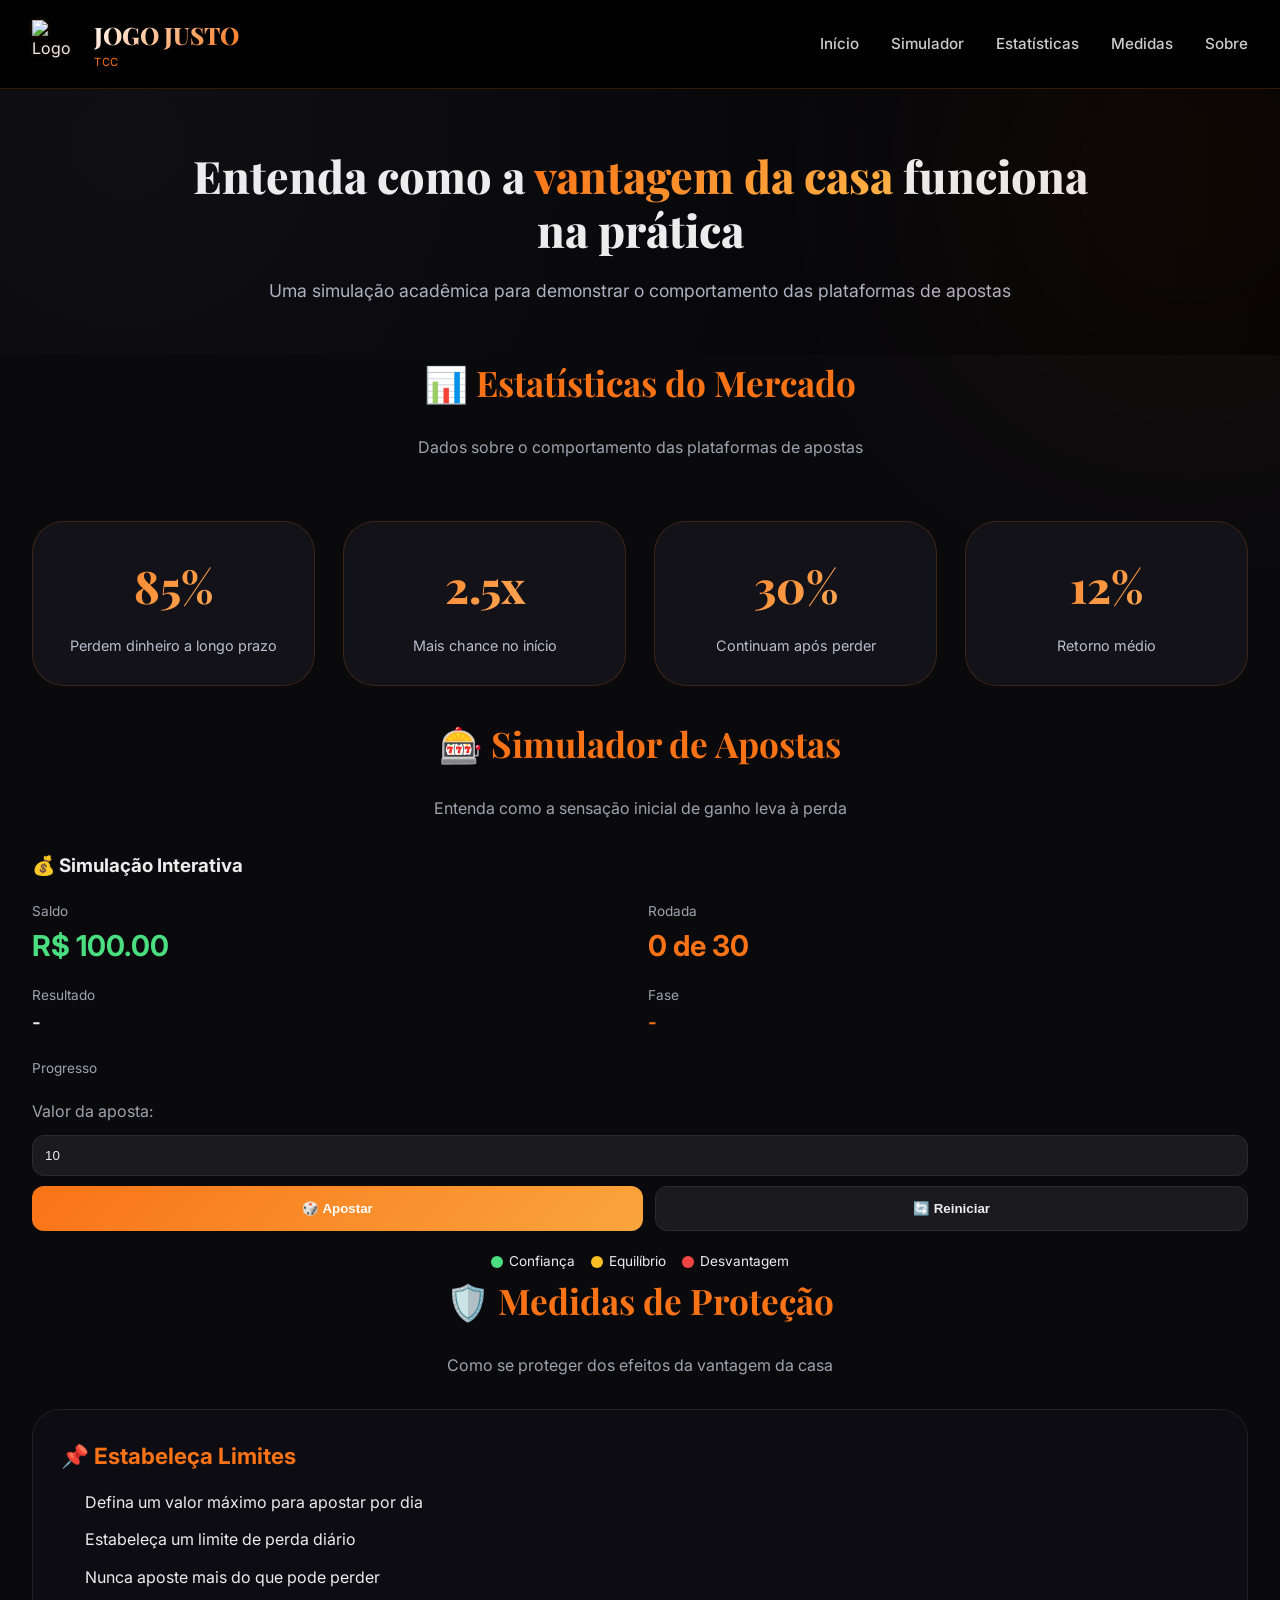
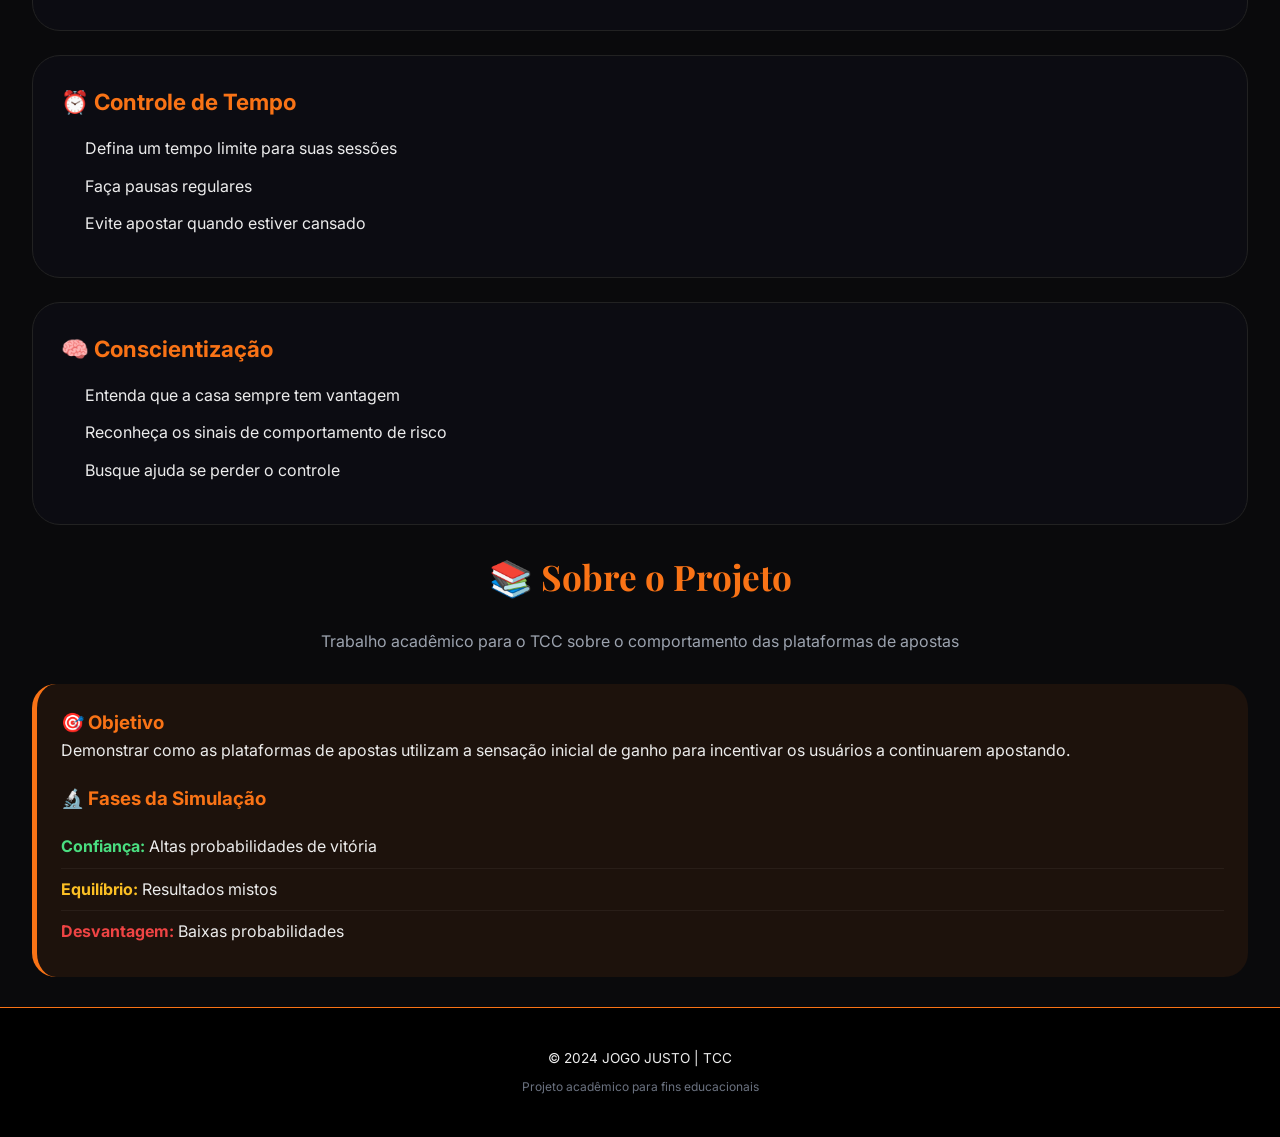
==== commit c3e6bc54: "Update index.html" ====
--- a/index.html
+++ b/index.html
@@ -10,7 +10,7 @@
     <link rel="preconnect" href="https://fonts.gstatic.com" crossorigin>
     <link href="https://fonts.googleapis.com/css2?family=Inter:wght@400;500;600;700;800&family=Playfair+Display:wght@700;800;900&display=swap" rel="stylesheet">
     
-    <!-- CSS - USANDO O ARQUIVO CORRETO -->
+    <!-- CSS -->
     <link rel="stylesheet" href="tcc_adm.css">
 </head>
 <body>
@@ -19,24 +19,22 @@
     <header>
         <div class="container">
             <nav class="navbar">
-                <!-- LOGO -->
                 <div class="logo">
-                    <img src="logo.png" alt="Logo Jogo Justo" class="logo-img">
+                    <img src="logo.png" alt="Logo" class="logo-img">
                     <div class="logo-text">
                         <h1>JOGO JUSTO</h1>
                         <p>TCC</p>
                     </div>
                 </div>
 
-                <!-- BOTÃO HAMBÚRGUER (mobile) -->
-                <button class="menu-toggle" id="menuToggle" aria-label="Menu">
+                <!-- Botão Menu Mobile -->
+                <button class="menu-toggle" id="menuToggle">
                     <span class="icon">☰</span>
                 </button>
 
-                <!-- LINKS DO MENU -->
                 <div class="nav-links">
-                    <a href="index.html">Início</a>
-                    <a href="simulação.html">Simulador</a>
+                    <a href="#home">Início</a>
+                    <a href="#simulador">Simulador</a>
                     <a href="#estatisticas">Estatísticas</a>
                     <a href="#medidas">Medidas</a>
                     <a href="#sobre">Sobre</a>
@@ -45,115 +43,180 @@
         </div>
     </header>
 
-    <!-- OVERLAY (para fechar menu clicando fora) -->
     <div class="menu-overlay"></div>
 
-    <!-- ====== CONTEÚDO PRINCIPAL ====== -->
-    <main>
-        <!-- ====== HERO ====== -->
-        <section id="home" class="hero">
-            <div class="container">
-                <h2>Entenda como a <span>vantagem da casa</span> funciona na prática</h2>
-                <p>Uma simulação acadêmica para demonstrar o comportamento das plataformas de apostas</p>
-            </div>
-        </section>
-
-        <!-- ====== STATS ====== -->
-        <section id="estatisticas">
-            <div class="container">
-                <h2 class="section-title">📊 Estatísticas do Mercado</h2>
-                <p class="section-sub">Dados sobre o comportamento das plataformas de apostas e seus usuários</p>
+    <!-- ====== HERO ====== -->
+    <section id="home" class="hero">
+        <div class="container">
+            <h2>Entenda como a <span>vantagem da casa</span> funciona na prática</h2>
+            <p>Uma simulação acadêmica para demonstrar o comportamento das plataformas de apostas</p>
+        </div>
+    </section>
+
+    <!-- ====== ESTATÍSTICAS ====== -->
+    <section id="estatisticas">
+        <div class="container">
+            <h2 class="section-title">📊 Estatísticas do Mercado</h2>
+            <p class="section-sub">Dados sobre o comportamento das plataformas de apostas</p>
+            
+            <div class="stats-grid">
+                <div class="stat-card">
+                    <div class="stat-number">85%</div>
+                    <div class="stat-label">Perdem dinheiro a longo prazo</div>
+                </div>
+                <div class="stat-card">
+                    <div class="stat-number">2.5x</div>
+                    <div class="stat-label">Mais chance no início</div>
+                </div>
+                <div class="stat-card">
+                    <div class="stat-number">30%</div>
+                    <div class="stat-label">Continuam após perder</div>
+                </div>
+                <div class="stat-card">
+                    <div class="stat-number">12%</div>
+                    <div class="stat-label">Retorno médio</div>
+                </div>
+            </div>
+        </div>
+    </section>
+
+    <!-- ====== SIMULADOR ====== -->
+    <section id="simulador">
+        <div class="container">
+            <h2 class="section-title">🎰 Simulador de Apostas</h2>
+            <p class="section-sub">Entenda como a sensação inicial de ganho leva à perda</p>
+            
+            <div class="simulator-card">
+                <h3>💰 Simulação Interativa</h3>
                 
-                <div class="stats-grid">
-                    <div class="stat-card">
-                        <div class="stat-number">85%</div>
-                        <div class="stat-label">Dos apostadores perdem dinheiro a longo prazo</div>
-                    </div>
-                    <div class="stat-card">
-                        <div class="stat-number">2.5x</div>
-                        <div class="stat-label">Maior probabilidade de vitória no início</div>
-                    </div>
-                    <div class="stat-card">
-                        <div class="stat-number">30%</div>
-                        <div class="stat-label">Dos usuários continuam apostando após perder</div>
-                    </div>
-                    <div class="stat-card">
-                        <div class="stat-number">12%</div>
-                        <div class="stat-label">Taxa média de retorno para o apostador</div>
-                    </div>
-                </div>
-            </div>
-        </section>
-
-        <!-- ====== MEDIDAS ====== -->
-        <section id="medidas">
-            <div class="container">
-                <h2 class="section-title">🛡️ Medidas de Proteção</h2>
-                <p class="section-sub">Como se proteger dos efeitos da vantagem da casa</p>
+                <div style="display: grid; grid-template-columns: 1fr 1fr; gap: 16px; margin: 20px 0;">
+                    <div>
+                        <p style="color: #9ca3af; font-size: 0.85rem;">Saldo</p>
+                        <p id="saldo" style="font-size: 1.8rem; font-weight: 700; color: #4ade80;">R$ 100.00</p>
+                    </div>
+                    <div>
+                        <p style="color: #9ca3af; font-size: 0.85rem;">Rodada</p>
+                        <p id="rodada" style="font-size: 1.8rem; font-weight: 700; color: #f97316;">0 de 30</p>
+                    </div>
+                    <div>
+                        <p style="color: #9ca3af; font-size: 0.85rem;">Resultado</p>
+                        <p id="resultado" style="font-size: 1.2rem; font-weight: 600;">-</p>
+                    </div>
+                    <div>
+                        <p style="color: #9ca3af; font-size: 0.85rem;">Fase</p>
+                        <p id="fase" style="font-size: 1.2rem; font-weight: 600; color: #f97316;">-</p>
+                    </div>
+                </div>
+
+                <div style="margin: 20px 0;">
+                    <p style="color: #9ca3af; font-size: 0.85rem;">Progresso</p>
+                    <div class="progress-bar-bg">
+                        <div id="edgeBar" style="width: 0%;"></div>
+                    </div>
+                </div>
+
+                <div>
+                    <label for="betAmount" style="color: #9ca3af;">Valor da aposta:</label>
+                    <input type="number" id="betAmount" value="10" min="1" max="100" step="0.5" 
+                           style="width: 100%; padding: 12px; background: #1a1a1f; border: 1px solid #2a2a30; border-radius: 12px; color: #ECECEC; margin: 10px 0;">
+                </div>
+
+                <div style="display: flex; gap: 12px; justify-content: center; flex-wrap: wrap;">
+                    <button id="rollButton" style="padding: 14px 40px; background: linear-gradient(135deg, #f97316, #faa53d); border: none; border-radius: 12px; color: #fff; font-weight: 700; cursor: pointer; flex: 1; min-width: 140px;">
+                        🎲 Apostar
+                    </button>
+                    <button id="resetButton" style="padding: 14px 30px; background: #1a1a1f; border: 1px solid #2a2a30; border-radius: 12px; color: #ECECEC; font-weight: 600; cursor: pointer; flex: 1; min-width: 140px;">
+                        🔄 Reiniciar
+                    </button>
+                </div>
+
+                <div style="margin-top: 20px; display: flex; gap: 16px; justify-content: center; font-size: 0.85rem; flex-wrap: wrap;">
+                    <span style="display: flex; align-items: center; gap: 6px;">
+                        <span style="display: inline-block; width: 12px; height: 12px; border-radius: 50%; background: #4ade80;"></span>
+                        Confiança
+                    </span>
+                    <span style="display: flex; align-items: center; gap: 6px;">
+                        <span style="display: inline-block; width: 12px; height: 12px; border-radius: 50%; background: #fbbf24;"></span>
+                        Equilíbrio
+                    </span>
+                    <span style="display: flex; align-items: center; gap: 6px;">
+                        <span style="display: inline-block; width: 12px; height: 12px; border-radius: 50%; background: #ef4444;"></span>
+                        Desvantagem
+                    </span>
+                </div>
+            </div>
+        </div>
+    </section>
+
+    <!-- ====== MEDIDAS ====== -->
+    <section id="medidas">
+        <div class="container">
+            <h2 class="section-title">🛡️ Medidas de Proteção</h2>
+            <p class="section-sub">Como se proteger dos efeitos da vantagem da casa</p>
+            
+            <div class="card-medidas">
+                <h3>📌 Estabeleça Limites</h3>
+                <ul>
+                    <li>Defina um valor máximo para apostar por dia</li>
+                    <li>Estabeleça um limite de perda diário</li>
+                    <li>Nunca aposte mais do que pode perder</li>
+                </ul>
+            </div>
+
+            <div class="card-medidas">
+                <h3>⏰ Controle de Tempo</h3>
+                <ul>
+                    <li>Defina um tempo limite para suas sessões</li>
+                    <li>Faça pausas regulares</li>
+                    <li>Evite apostar quando estiver cansado</li>
+                </ul>
+            </div>
+
+            <div class="card-medidas">
+                <h3>🧠 Conscientização</h3>
+                <ul>
+                    <li>Entenda que a casa sempre tem vantagem</li>
+                    <li>Reconheça os sinais de comportamento de risco</li>
+                    <li>Busque ajuda se perder o controle</li>
+                </ul>
+            </div>
+        </div>
+    </section>
+
+    <!-- ====== SOBRE ====== -->
+    <section id="sobre">
+        <div class="container">
+            <h2 class="section-title">📚 Sobre o Projeto</h2>
+            <p class="section-sub">Trabalho acadêmico para o TCC sobre o comportamento das plataformas de apostas</p>
+            
+            <div class="highlight-box">
+                <h3 style="color: #f97316;">🎯 Objetivo</h3>
+                <p>Demonstrar como as plataformas de apostas utilizam a sensação inicial de ganho para incentivar os usuários a continuarem apostando.</p>
                 
-                <div class="card-medidas">
-                    <h3>📌 Estabeleça Limites</h3>
-                    <ul>
-                        <li><i>➜</i> Defina um valor máximo para apostar por dia</li>
-                        <li><i>➜</i> Estabeleça um limite de perda diário</li>
-                        <li><i>➜</i> Nunca aposte mais do que pode perder</li>
-                    </ul>
-                </div>
-
-                <div class="card-medidas">
-                    <h3>⏰ Controle de Tempo</h3>
-                    <ul>
-                        <li><i>➜</i> Defina um tempo limite para suas sessões</li>
-                        <li><i>➜</i> Faça pausas regulares</li>
-                        <li><i>➜</i> Evite apostar quando estiver cansado ou estressado</li>
-                    </ul>
-                </div>
-
-                <div class="card-medidas">
-                    <h3>🧠 Conscientização</h3>
-                    <ul>
-                        <li><i>➜</i> Entenda que a casa sempre tem vantagem</li>
-                        <li><i>➜</i> Reconheça os sinais de comportamento de risco</li>
-                        <li><i>➜</i> Busque ajuda se sentir que está perdendo o controle</li>
-                    </ul>
-                </div>
-            </div>
-        </section>
-
-        <!-- ====== SOBRE ====== -->
-        <section id="sobre">
-            <div class="container">
-                <h2 class="section-title">📚 Sobre o Projeto</h2>
-                <p class="section-sub">Este é um trabalho acadêmico para o TCC sobre o comportamento das plataformas de apostas</p>
-                
-                <div class="highlight-box">
-                    <h3 style="color: #f97316; margin-bottom: 12px;">🎯 Objetivo</h3>
-                    <p>Demonstrar como as plataformas de apostas utilizam a sensação inicial de ganho para incentivar os usuários a continuarem apostando, levando a perdas progressivas ao longo do tempo.</p>
-                    
-                    <h3 style="color: #f97316; margin-top: 20px; margin-bottom: 12px;">🔬 Metodologia</h3>
-                    <p>A simulação utiliza probabilidades variáveis para replicar o comportamento real das plataformas, dividindo a experiência em três fases distintas:</p>
-                    <ul style="list-style: none; margin-top: 12px;">
-                        <li style="padding: 8px 0; border-bottom: 1px solid rgba(255,255,255,0.05);">✅ <strong style="color: #4ade80;">Confiança:</strong> Altas probabilidades de vitória para criar confiança</li>
-                        <li style="padding: 8px 0; border-bottom: 1px solid rgba(255,255,255,0.05);">⚖️ <strong style="color: #fbbf24;">Equilíbrio:</strong> Resultados mistos para manter o engajamento</li>
-                        <li style="padding: 8px 0;">📉 <strong style="color: #ef4444;">Desvantagem:</strong> Baixas probabilidades onde a casa prevalece</li>
-                    </ul>
-                </div>
-            </div>
-        </section>
-    </main>
+                <h3 style="color: #f97316; margin-top: 20px;">🔬 Fases da Simulação</h3>
+                <ul style="list-style: none; margin-top: 12px;">
+                    <li style="padding: 8px 0; border-bottom: 1px solid rgba(255,255,255,0.05);">
+                        <strong style="color: #4ade80;">Confiança:</strong> Altas probabilidades de vitória
+                    </li>
+                    <li style="padding: 8px 0; border-bottom: 1px solid rgba(255,255,255,0.05);">
+                        <strong style="color: #fbbf24;">Equilíbrio:</strong> Resultados mistos
+                    </li>
+                    <li style="padding: 8px 0;">
+                        <strong style="color: #ef4444;">Desvantagem:</strong> Baixas probabilidades
+                    </li>
+                </ul>
+            </div>
+        </div>
+    </section>
 
     <!-- ====== FOOTER ====== -->
     <footer>
         <div class="container">
-            <p>© 2024 JOGO JUSTO | TCC - Todos os direitos reservados</p>
-            <p style="margin-top: 8px; color: #6b7280; font-size: 0.75rem;">
-                Este é um projeto acadêmico para fins educacionais
-            </p>
+            <p>© 2024 JOGO JUSTO | TCC</p>
+            <p style="margin-top: 8px; color: #6b7280; font-size: 0.75rem;">Projeto acadêmico para fins educacionais</p>
         </div>
     </footer>
 
-    <!-- ====== JAVASCRIPT - USANDO O ARQUIVO CORRETO ====== -->
     <script src="tcc_adm.js"></script>
-
 </body>
 </html>
--- a/tcc_adm.css
+++ b/tcc_adm.css
@@ -255,87 +255,6 @@
     margin: 30px 0;
 }
 
-/* ========== SIMULATOR CARD ========== */
-.simulator-card {
-    background: #111116;
-    border-radius: 28px;
-    padding: 28px;
-    margin: 30px 0;
-    border: 1px solid #2a2a30;
-    text-align: center;
-}
-.simulator-card .slider-container {
-    margin: 20px 0;
-}
-.simulator-card input[type="range"] {
-    width: 100%;
-    margin: 10px 0;
-    -webkit-appearance: none;
-    appearance: none;
-    background: #2d2d38;
-    height: 4px;
-    border-radius: 10px;
-}
-.simulator-card input[type="range"]::-webkit-slider-thumb {
-    -webkit-appearance: none;
-    width: 18px;
-    height: 18px;
-    background: #f97316;
-    border-radius: 50%;
-    cursor: pointer;
-}
-.simulator-card input[type="range"]::-moz-range-thumb {
-    width: 18px;
-    height: 18px;
-    background: #f97316;
-    border-radius: 50%;
-    cursor: pointer;
-    border: none;
-}
-.simulator-card .progress-bar-bg {
-    height: 8px;
-    background: #1c1b4e;
-    border-radius: 4px;
-    margin: 15px 0;
-    width: 100%;
-}
-.simulator-card #edgeBar {
-    width: 5%;
-    background: linear-gradient(90deg, #f97316, #faa53d);
-    height: 8px;
-    border-radius: 4px;
-}
-
-/* ========== CHARTS ========== */
-.chart-container {
-    display: flex;
-    justify-content: center;
-    gap: 35px;
-    flex-wrap: wrap;
-    margin: 40px 0;
-}
-.chart-item {
-    text-align: center;
-    background: #0E0E12;
-    padding: 16px;
-    border-radius: 32px;
-    width: 160px;
-    transition: 0.2s;
-}
-.chart-item:hover { transform: scale(1.02); background: #17171f; }
-.pie-chart {
-    width: 100px;
-    height: 100px;
-    border-radius: 50%;
-    margin: 0 auto 12px;
-    box-shadow: 0 6px 14px black;
-}
-.chart-value {
-    font-size: 1.5rem;
-    font-weight: 800;
-    color: #f97316;
-}
-
 /* ========== MEDIDAS CARDS ========== */
 .card-medidas {
     background: #0C0C12;
@@ -382,7 +301,6 @@
 /* ========== RESPONSIVIDADE ============= */
 /* ======================================== */
 
-/* Tablets e celulares grandes */
 @media (max-width: 1024px) {
     .container {
         padding: 0 24px;
@@ -395,7 +313,6 @@
     }
 }
 
-/* Celulares - ajustes principais */
 @media (max-width: 768px) {
     .container {
         padding: 0 16px;
@@ -513,10 +430,6 @@
         line-height: 1.3;
     }
 
-    .hero h2 span br {
-        display: none;
-    }
-
     .hero p {
         font-size: 1rem;
         padding: 0 4px;
@@ -560,47 +473,6 @@
         border-left-width: 4px;
     }
 
-    .highlight-box ul li {
-        font-size: 0.95rem;
-    }
-
-    .simulator-card {
-        padding: 20px 16px;
-        margin: 18px 0;
-    }
-
-    .simulator-card h3 {
-        font-size: 1.2rem;
-    }
-
-    .simulator-card p {
-        font-size: 0.95rem;
-    }
-
-    .chart-container {
-        gap: 16px;
-        margin: 24px 0;
-    }
-
-    .chart-item {
-        width: calc(50% - 16px);
-        min-width: 120px;
-        padding: 14px;
-    }
-
-    .pie-chart {
-        width: 80px;
-        height: 80px;
-    }
-
-    .chart-value {
-        font-size: 1.3rem;
-    }
-
-    .chart-item div:last-child {
-        font-size: 0.8rem;
-    }
-
     .card-medidas {
         padding: 18px 16px;
         margin: 16px 0;
@@ -616,18 +488,10 @@
         margin: 10px 0;
     }
 
-    .card-medidas li i {
-        font-size: 0.9rem;
-    }
-
     footer {
         padding: 24px 0;
         font-size: 0.8rem;
     }
-
-    footer p {
-        margin-bottom: 4px;
-    }
 }
 
 @media (max-width: 400px) {
@@ -664,13 +528,4 @@
     .stat-number {
         font-size: 2rem;
     }
-    .stat-label {
-        font-size: 0.85rem;
-    }
-
-    .chart-item {
-        width: 100%;
-        max-width: 160px;
-        margin: 0 auto;
-    }
-}
+}
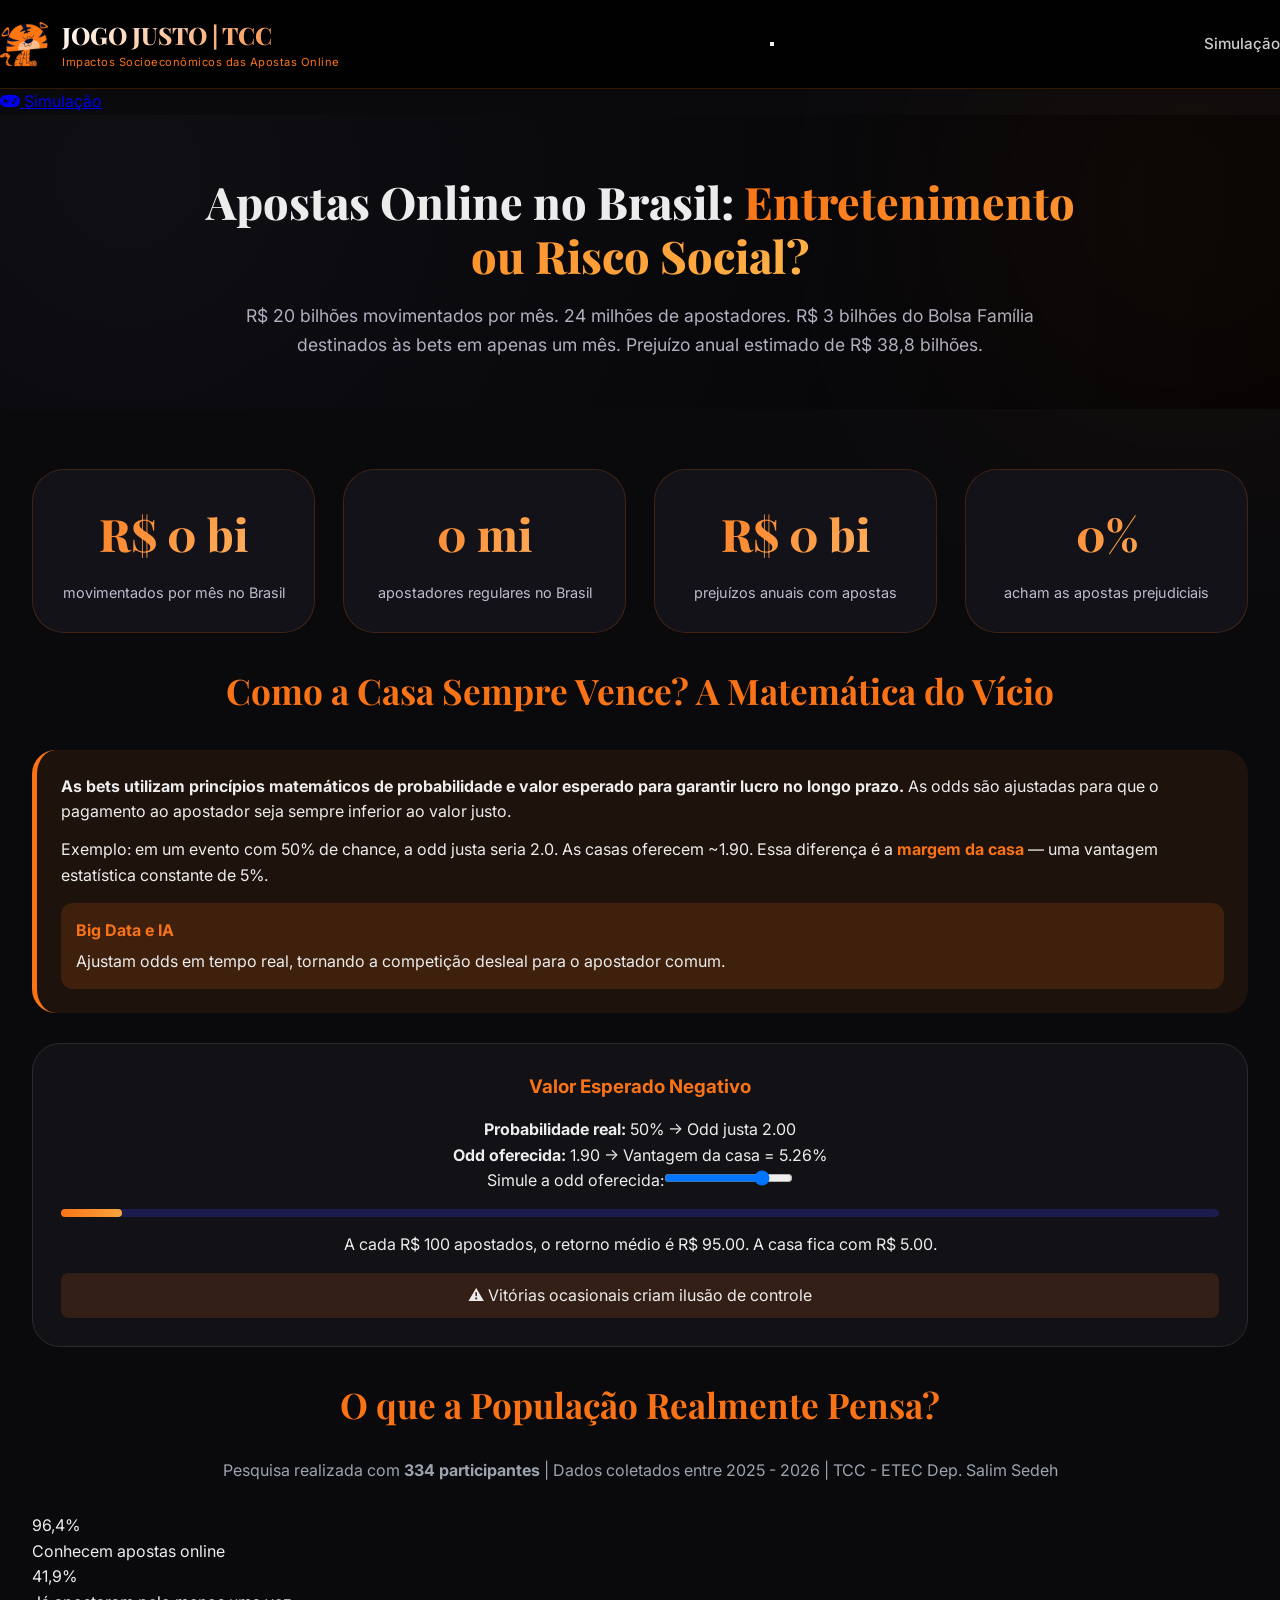
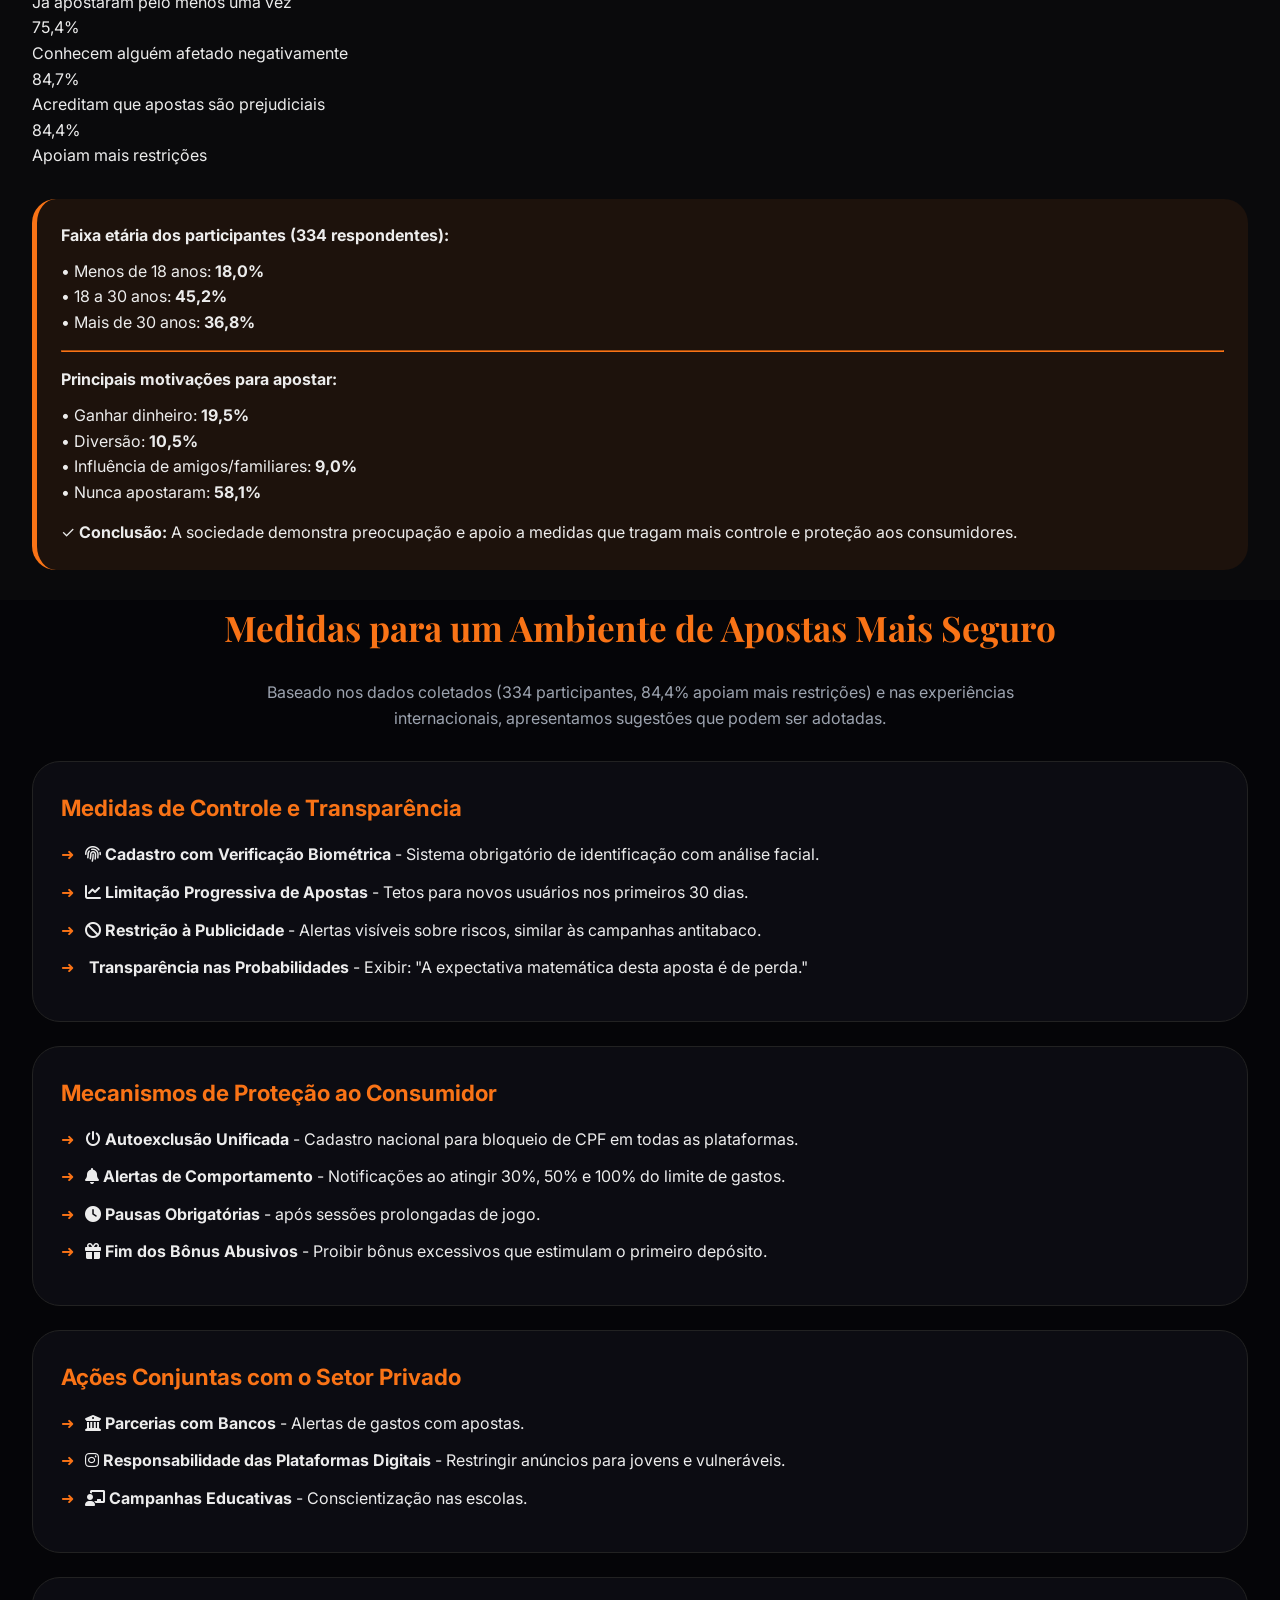
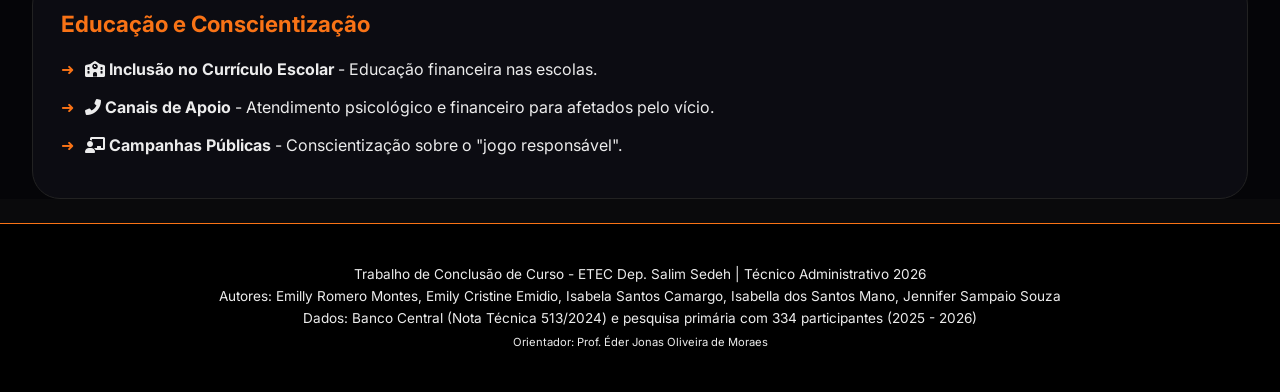
==== commit b20c1a76: "Update index.html" ====
--- a/index.html
+++ b/index.html
@@ -1,219 +1,124 @@
 <!DOCTYPE html>
-<html lang="pt-BR">
+<html lang="pt-br">
 <head>
-    <meta charset="UTF-8">
-    <meta name="viewport" content="width=device-width, initial-scale=1.0">
-    <title>JOGO JUSTO | TCC</title>
-    
-    <!-- FONTES -->
-    <link rel="preconnect" href="https://fonts.googleapis.com">
-    <link rel="preconnect" href="https://fonts.gstatic.com" crossorigin>
-    <link href="https://fonts.googleapis.com/css2?family=Inter:wght@400;500;600;700;800&family=Playfair+Display:wght@700;800;900&display=swap" rel="stylesheet">
-    
-    <!-- CSS -->
-    <link rel="stylesheet" href="tcc_adm.css">
+    <meta charset="UTF-8" />
+    <meta name="viewport" content="width=device-width, initial-scale=1.0, user-scalable=yes" />
+    <title>TCC | Técnico Administração</title>
+    <link rel="icon" type="image/x-icon" href="tigre.ico" />
+    <link rel="shortcut icon" href="tigre.ico" type="image/x-icon" />
+    <link href="https://fonts.googleapis.com/css2?family=Playfair+Display:wght@400;500;600;700;800;900&family=Inter:opsz,wght@14..32,300;400;500;600;700;800&display=swap" rel="stylesheet" />
+    <link rel="stylesheet" href="https://cdnjs.cloudflare.com/ajax/libs/font-awesome/6.0.0-beta3/css/all.min.css" />
+    <link rel="stylesheet" href="tcc_adm.css" />
 </head>
 <body>
-
-    <!-- ====== HEADER / NAVBAR ====== -->
     <header>
-        <div class="container">
-            <nav class="navbar">
-                <div class="logo">
-                    <img src="logo.png" alt="Logo" class="logo-img">
-                    <div class="logo-text">
-                        <h1>JOGO JUSTO</h1>
-                        <p>TCC</p>
-                    </div>
+        <div class="container navbar">
+            <div class="logo">
+                <img src="tiger.png" alt="Tigre" class="logo-img" onerror="this.style.display='none'" />
+                <div class="logo-text">
+                    <h1>JOGO JUSTO | TCC</h1>
+                    <p>Impactos Socioeconômicos das Apostas Online</p>
                 </div>
-
-                <!-- Botão Menu Mobile -->
-                <button class="menu-toggle" id="menuToggle">
-                    <span class="icon">☰</span>
-                </button>
-
-                <div class="nav-links">
-                    <a href="#home">Início</a>
-                    <a href="#simulador">Simulador</a>
-                    <a href="#estatisticas">Estatísticas</a>
-                    <a href="#medidas">Medidas</a>
-                    <a href="#sobre">Sobre</a>
-                </div>
-            </nav>
+            </div>
+            
+            <button class="hamburger" id="hamburgerBtn" aria-label="Menu">
+                <span></span>
+                <span></span>
+                <span></span>
+            </button>
+            
+            <div class="nav-links">
+                <a href="simulacao.html">Simulação</a>
+            </div>
         </div>
     </header>
 
-    <div class="menu-overlay"></div>
+    <div class="menu-overlay" id="menuOverlay"></div>
+    <div class="side-menu" id="sideMenu">
+        <a href="simulacao.html">
+            <i class="fas fa-gamepad"></i>
+            Simulação
+        </a>
+    </div>
 
-    <!-- ====== HERO ====== -->
-    <section id="home" class="hero">
+    <section class="hero">
         <div class="container">
-            <h2>Entenda como a <span>vantagem da casa</span> funciona na prática</h2>
-            <p>Uma simulação acadêmica para demonstrar o comportamento das plataformas de apostas</p>
+            <h2>Apostas Online no Brasil: <span>Entretenimento ou Risco Social?</span></h2>
+            <p>R$ 20 bilhões movimentados por mês. 24 milhões de apostadores. R$ 3 bilhões do Bolsa Família destinados às bets em apenas um mês. Prejuízo anual estimado de R$ 38,8 bilhões.</p>
         </div>
     </section>
 
-    <!-- ====== ESTATÍSTICAS ====== -->
-    <section id="estatisticas">
+    <div class="container" id="impactos">
+        <div class="stats-grid">
+            <div class="stat-card"><div class="stat-number" data-target="20">R$ 0 bi</div><div class="stat-label">movimentados por mês no Brasil</div></div>
+            <div class="stat-card"><div class="stat-number" data-target="24">0 mi</div><div class="stat-label">apostadores regulares no Brasil</div></div>
+            <div class="stat-card"><div class="stat-number" data-target="38.8">R$ 0 bi</div><div class="stat-label">prejuízos anuais com apostas</div></div>
+            <div class="stat-card"><div class="stat-number" data-target="84.7">0%</div><div class="stat-label">acham as apostas prejudiciais</div></div>
+        </div>
+    </div>
+
+    <section id="matematica">
         <div class="container">
-            <h2 class="section-title">📊 Estatísticas do Mercado</h2>
-            <p class="section-sub">Dados sobre o comportamento das plataformas de apostas</p>
-            
-            <div class="stats-grid">
-                <div class="stat-card">
-                    <div class="stat-number">85%</div>
-                    <div class="stat-label">Perdem dinheiro a longo prazo</div>
+            <h2 class="section-title">Como a Casa Sempre Vence? A Matemática do Vício</h2>
+            <div class="highlight-box">
+                <p><strong>As bets utilizam princípios matemáticos de probabilidade e valor esperado para garantir lucro no longo prazo.</strong> As odds são ajustadas para que o pagamento ao apostador seja sempre inferior ao valor justo.</p>
+                <p style="margin-top: 12px;">Exemplo: em um evento com 50% de chance, a odd justa seria 2.0. As casas oferecem ~1.90. Essa diferença é a <strong style="color: #f97316;">margem da casa</strong> — uma vantagem estatística constante de 5%.</p>
+                <div style="background: rgba(249, 115, 22, 0.15); border-radius: 12px; padding: 15px; margin-top: 15px;">
+                    <strong style="color: #f97316;"> Big Data e IA</strong>
+                    <p style="margin-top: 5px;">Ajustam odds em tempo real, tornando a competição desleal para o apostador comum.</p>
                 </div>
-                <div class="stat-card">
-                    <div class="stat-number">2.5x</div>
-                    <div class="stat-label">Mais chance no início</div>
-                </div>
-                <div class="stat-card">
-                    <div class="stat-number">30%</div>
-                    <div class="stat-label">Continuam após perder</div>
-                </div>
-                <div class="stat-card">
-                    <div class="stat-number">12%</div>
-                    <div class="stat-label">Retorno médio</div>
-                </div>
+            </div>
+            <div class="simulator-card">
+                <h3 style="color:#f97316; margin-bottom: 15px;">Valor Esperado Negativo</h3>
+                <p><strong>Probabilidade real:</strong> 50% → Odd justa 2.00</p>
+                <p><strong>Odd oferecida:</strong> <span id="oddValue">1.90</span> → Vantagem da casa = <span id="houseEdge">5.26</span>%</p>
+                <div class="slider-container"><label>Simule a odd oferecida:</label><input type="range" id="oddSlider" min="1.50" max="2.00" step="0.01" value="1.90" /></div>
+                <div class="progress-bar-bg"><div id="edgeBar" style="width: 5.26%; background: linear-gradient(90deg, #f97316, #faa53d); height: 8px; border-radius: 4px;"></div></div>
+                <p>A cada R$ 100 apostados, o retorno médio é R$ <span id="expectedReturn">95.00</span>. A casa fica com R$ <span id="houseTake">5.00</span>.</p>
+                <div style="background: rgba(249, 115, 22, 0.15); border-radius: 8px; padding: 10px; margin-top: 15px;">⚠️ Vitórias ocasionais criam ilusão de controle</div>
             </div>
         </div>
     </section>
 
-    <!-- ====== SIMULADOR ====== -->
-    <section id="simulador">
+    <section id="pesquisa">
         <div class="container">
-            <h2 class="section-title">🎰 Simulador de Apostas</h2>
-            <p class="section-sub">Entenda como a sensação inicial de ganho leva à perda</p>
-            
-            <div class="simulator-card">
-                <h3>💰 Simulação Interativa</h3>
-                
-                <div style="display: grid; grid-template-columns: 1fr 1fr; gap: 16px; margin: 20px 0;">
-                    <div>
-                        <p style="color: #9ca3af; font-size: 0.85rem;">Saldo</p>
-                        <p id="saldo" style="font-size: 1.8rem; font-weight: 700; color: #4ade80;">R$ 100.00</p>
-                    </div>
-                    <div>
-                        <p style="color: #9ca3af; font-size: 0.85rem;">Rodada</p>
-                        <p id="rodada" style="font-size: 1.8rem; font-weight: 700; color: #f97316;">0 de 30</p>
-                    </div>
-                    <div>
-                        <p style="color: #9ca3af; font-size: 0.85rem;">Resultado</p>
-                        <p id="resultado" style="font-size: 1.2rem; font-weight: 600;">-</p>
-                    </div>
-                    <div>
-                        <p style="color: #9ca3af; font-size: 0.85rem;">Fase</p>
-                        <p id="fase" style="font-size: 1.2rem; font-weight: 600; color: #f97316;">-</p>
-                    </div>
-                </div>
-
-                <div style="margin: 20px 0;">
-                    <p style="color: #9ca3af; font-size: 0.85rem;">Progresso</p>
-                    <div class="progress-bar-bg">
-                        <div id="edgeBar" style="width: 0%;"></div>
-                    </div>
-                </div>
-
-                <div>
-                    <label for="betAmount" style="color: #9ca3af;">Valor da aposta:</label>
-                    <input type="number" id="betAmount" value="10" min="1" max="100" step="0.5" 
-                           style="width: 100%; padding: 12px; background: #1a1a1f; border: 1px solid #2a2a30; border-radius: 12px; color: #ECECEC; margin: 10px 0;">
-                </div>
-
-                <div style="display: flex; gap: 12px; justify-content: center; flex-wrap: wrap;">
-                    <button id="rollButton" style="padding: 14px 40px; background: linear-gradient(135deg, #f97316, #faa53d); border: none; border-radius: 12px; color: #fff; font-weight: 700; cursor: pointer; flex: 1; min-width: 140px;">
-                        🎲 Apostar
-                    </button>
-                    <button id="resetButton" style="padding: 14px 30px; background: #1a1a1f; border: 1px solid #2a2a30; border-radius: 12px; color: #ECECEC; font-weight: 600; cursor: pointer; flex: 1; min-width: 140px;">
-                        🔄 Reiniciar
-                    </button>
-                </div>
-
-                <div style="margin-top: 20px; display: flex; gap: 16px; justify-content: center; font-size: 0.85rem; flex-wrap: wrap;">
-                    <span style="display: flex; align-items: center; gap: 6px;">
-                        <span style="display: inline-block; width: 12px; height: 12px; border-radius: 50%; background: #4ade80;"></span>
-                        Confiança
-                    </span>
-                    <span style="display: flex; align-items: center; gap: 6px;">
-                        <span style="display: inline-block; width: 12px; height: 12px; border-radius: 50%; background: #fbbf24;"></span>
-                        Equilíbrio
-                    </span>
-                    <span style="display: flex; align-items: center; gap: 6px;">
-                        <span style="display: inline-block; width: 12px; height: 12px; border-radius: 50%; background: #ef4444;"></span>
-                        Desvantagem
-                    </span>
-                </div>
+            <h2 class="section-title">O que a População Realmente Pensa?</h2>
+            <p class="section-sub">Pesquisa realizada com <strong>334 participantes</strong> | Dados coletados entre 2025 - 2026 | TCC - ETEC Dep. Salim Sedeh</p>
+            <div class="chart-container">
+                <div class="chart-item"><div class="pie-chart" style="background: conic-gradient(#f97316 0% 96.4%, #2a2a35 96.4% 100%);"></div><div class="chart-value">96,4%</div><div>Conhecem apostas online</div></div>
+                <div class="chart-item"><div class="pie-chart" style="background: conic-gradient(#f97316 0% 41.9%, #2a2a35 41.9% 100%);"></div><div class="chart-value">41,9%</div><div>Já apostaram pelo menos uma vez</div></div>
+                <div class="chart-item"><div class="pie-chart" style="background: conic-gradient(#f97316 0% 75.4%, #2a2a35 75.4% 100%);"></div><div class="chart-value">75,4%</div><div>Conhecem alguém afetado negativamente</div></div>
+                <div class="chart-item"><div class="pie-chart" style="background: conic-gradient(#f97316 0% 84.7%, #2a2a35 84.7% 100%);"></div><div class="chart-value">84,7%</div><div>Acreditam que apostas são prejudiciais</div></div>
+                <div class="chart-item"><div class="pie-chart" style="background: conic-gradient(#f97316 0% 84.4%, #2a2a35 84.4% 100%);"></div><div class="chart-value">84,4%</div><div>Apoiam mais restrições</div></div>
+            </div>
+            <div class="highlight-box">
+                <p><strong>Faixa etária dos participantes (334 respondentes):</strong></p>
+                <ul style="margin-top: 10px; list-style: none;"><li>• Menos de 18 anos: <strong>18,0%</strong></li> <li>• 18 a 30 anos: <strong>45,2%</strong></li> <li>• Mais de 30 anos: <strong>36,8%</strong></li></ul>
+                <hr style="margin: 15px 0; border-color: #f97316;" />
+                <p><strong>Principais motivações para apostar:</strong></p>
+                <ul style="margin-top: 10px; list-style: none;"><li>• Ganhar dinheiro: <strong>19,5%</strong></li><li>• Diversão: <strong>10,5%</strong></li><li>• Influência de amigos/familiares: <strong>9,0%</strong></li><li>• Nunca apostaram: <strong>58,1%</strong></li></ul>
+                <p style="margin-top: 15px;"> ✓ <strong>Conclusão:</strong> A sociedade demonstra preocupação e apoio a medidas que tragam mais controle e proteção aos consumidores.</p>
             </div>
         </div>
     </section>
 
-    <!-- ====== MEDIDAS ====== -->
-    <section id="medidas">
+    <section id="medidas" style="background: #050508;">
         <div class="container">
-            <h2 class="section-title">🛡️ Medidas de Proteção</h2>
-            <p class="section-sub">Como se proteger dos efeitos da vantagem da casa</p>
-            
-            <div class="card-medidas">
-                <h3>📌 Estabeleça Limites</h3>
-                <ul>
-                    <li>Defina um valor máximo para apostar por dia</li>
-                    <li>Estabeleça um limite de perda diário</li>
-                    <li>Nunca aposte mais do que pode perder</li>
-                </ul>
-            </div>
-
-            <div class="card-medidas">
-                <h3>⏰ Controle de Tempo</h3>
-                <ul>
-                    <li>Defina um tempo limite para suas sessões</li>
-                    <li>Faça pausas regulares</li>
-                    <li>Evite apostar quando estiver cansado</li>
-                </ul>
-            </div>
-
-            <div class="card-medidas">
-                <h3>🧠 Conscientização</h3>
-                <ul>
-                    <li>Entenda que a casa sempre tem vantagem</li>
-                    <li>Reconheça os sinais de comportamento de risco</li>
-                    <li>Busque ajuda se perder o controle</li>
-                </ul>
-            </div>
+            <h2 class="section-title">Medidas para um Ambiente de Apostas Mais Seguro</h2>
+            <p class="section-sub">Baseado nos dados coletados (334 participantes, 84,4% apoiam mais restrições) e nas experiências internacionais, apresentamos sugestões que podem ser adotadas.</p>
+            <div class="card-medidas"><h3>Medidas de Controle e Transparência</h3><ul><li><i class="fas fa-fingerprint"></i> <strong>Cadastro com Verificação Biométrica</strong> - Sistema obrigatório de identificação com análise facial.</li><li><i class="fas fa-chart-line"></i> <strong>Limitação Progressiva de Apostas</strong> - Tetos para novos usuários nos primeiros 30 dias.</li><li><i class="fas fa-ban"></i> <strong>Restrição à Publicidade</strong> - Alertas visíveis sobre riscos, similar às campanhas antitabaco.</li><li><i class="fas fa-chart-simple"></i> <strong>Transparência nas Probabilidades</strong> - Exibir: "A expectativa matemática desta aposta é de perda."</li></ul></div>
+            <div class="card-medidas"><h3>Mecanismos de Proteção ao Consumidor</h3><ul><li><i class="fas fa-power-off"></i> <strong>Autoexclusão Unificada</strong> - Cadastro nacional para bloqueio de CPF em todas as plataformas.</li><li><i class="fas fa-bell"></i> <strong>Alertas de Comportamento</strong> - Notificações ao atingir 30%, 50% e 100% do limite de gastos.</li><li><i class="fas fa-clock"></i> <strong>Pausas Obrigatórias</strong> - após sessões prolongadas de jogo.</li><li><i class="fas fa-gift"></i> <strong>Fim dos Bônus Abusivos</strong> - Proibir bônus excessivos que estimulam o primeiro depósito.</li></ul></div>
+            <div class="card-medidas"><h3>Ações Conjuntas com o Setor Privado</h3><ul><li><i class="fas fa-university"></i> <strong>Parcerias com Bancos</strong> - Alertas de gastos com apostas.</li><li><i class="fab fa-instagram"></i> <strong>Responsabilidade das Plataformas Digitais</strong> - Restringir anúncios para jovens e vulneráveis.</li><li><i class="fas fa-chalkboard-user"></i> <strong>Campanhas Educativas</strong> - Conscientização nas escolas.</li></ul></div>
+            <div class="card-medidas"><h3>Educação e Conscientização</h3><ul><li><i class="fas fa-school"></i> <strong>Inclusão no Currículo Escolar</strong> - Educação financeira nas escolas.</li><li><i class="fas fa-phone-alt"></i> <strong>Canais de Apoio</strong> - Atendimento psicológico e financeiro para afetados pelo vício.</li><li><i class="fas fa-chalkboard-teacher"></i> <strong>Campanhas Públicas</strong> - Conscientização sobre o "jogo responsável".</li></ul></div>
         </div>
     </section>
 
-    <!-- ====== SOBRE ====== -->
-    <section id="sobre">
-        <div class="container">
-            <h2 class="section-title">📚 Sobre o Projeto</h2>
-            <p class="section-sub">Trabalho acadêmico para o TCC sobre o comportamento das plataformas de apostas</p>
-            
-            <div class="highlight-box">
-                <h3 style="color: #f97316;">🎯 Objetivo</h3>
-                <p>Demonstrar como as plataformas de apostas utilizam a sensação inicial de ganho para incentivar os usuários a continuarem apostando.</p>
-                
-                <h3 style="color: #f97316; margin-top: 20px;">🔬 Fases da Simulação</h3>
-                <ul style="list-style: none; margin-top: 12px;">
-                    <li style="padding: 8px 0; border-bottom: 1px solid rgba(255,255,255,0.05);">
-                        <strong style="color: #4ade80;">Confiança:</strong> Altas probabilidades de vitória
-                    </li>
-                    <li style="padding: 8px 0; border-bottom: 1px solid rgba(255,255,255,0.05);">
-                        <strong style="color: #fbbf24;">Equilíbrio:</strong> Resultados mistos
-                    </li>
-                    <li style="padding: 8px 0;">
-                        <strong style="color: #ef4444;">Desvantagem:</strong> Baixas probabilidades
-                    </li>
-                </ul>
-            </div>
-        </div>
-    </section>
-
-    <!-- ====== FOOTER ====== -->
     <footer>
         <div class="container">
-            <p>© 2024 JOGO JUSTO | TCC</p>
-            <p style="margin-top: 8px; color: #6b7280; font-size: 0.75rem;">Projeto acadêmico para fins educacionais</p>
+            <p>Trabalho de Conclusão de Curso - ETEC Dep. Salim Sedeh | Técnico Administrativo 2026</p>
+            <p>Autores: Emilly Romero Montes, Emily Cristine Emidio, Isabela Santos Camargo, Isabella dos Santos Mano, Jennifer Sampaio Souza</p>
+            <p>Dados: Banco Central (Nota Técnica 513/2024) e pesquisa primária com 334 participantes (2025 - 2026)</p>
+            <p style="margin-top: 5px; font-size: 0.7rem;">Orientador: Prof. Éder Jonas Oliveira de Moraes</p>
         </div>
     </footer>
 
--- a/tcc_adm.css
+++ b/tcc_adm.css
@@ -36,7 +36,7 @@
     padding: 0 32px;
 }
 
-/* ========== HEADER / NAVBAR ========== */
+/* ========== HEADER ========== */
 header {
     background: rgba(0, 0, 0, 0.85);
     backdrop-filter: blur(12px);
@@ -66,7 +66,6 @@
     width: 48px;
     height: 48px;
     object-fit: contain;
-    filter: drop-shadow(0 0 2px rgba(249,115,22,0.2));
 }
 
 .logo-text h1 {
@@ -85,7 +84,7 @@
     letter-spacing: 0.5px;
 }
 
-/* ========== MENU TOGGLE (HAMBÚRGUER) ========== */
+/* ========== MENU MOBILE ========== */
 .menu-toggle {
     display: none;
     background: none;
@@ -95,7 +94,6 @@
     cursor: pointer;
     padding: 8px;
     z-index: 1001;
-    position: relative;
 }
 
 .menu-toggle .icon {
@@ -138,7 +136,7 @@
     width: 100%;
 }
 
-/* ========== MENU OVERLAY ========== */
+/* ========== OVERLAY ========== */
 .menu-overlay {
     display: none;
     position: fixed;
@@ -194,7 +192,7 @@
     color: #b0b0c0;
 }
 
-/* ========== STATS GRID ========== */
+/* ========== STATS ========== */
 .stats-grid {
     display: grid;
     grid-template-columns: repeat(auto-fit, minmax(220px, 1fr));
@@ -246,7 +244,7 @@
     color: #9ca3af;
 }
 
-/* ========== HIGHLIGHT BOX ========== */
+/* ========== HIGHLIGHT ========== */
 .highlight-box {
     background: rgba(249, 115, 22, 0.08);
     border-left: 5px solid #f97316;
@@ -255,7 +253,30 @@
     margin: 30px 0;
 }
 
-/* ========== MEDIDAS CARDS ========== */
+/* ========== SIMULATOR ========== */
+.simulator-card {
+    background: #111116;
+    border-radius: 28px;
+    padding: 28px;
+    margin: 30px 0;
+    border: 1px solid #2a2a30;
+    text-align: center;
+}
+.simulator-card .progress-bar-bg {
+    height: 8px;
+    background: #1c1b4e;
+    border-radius: 4px;
+    margin: 15px 0;
+    width: 100%;
+}
+.simulator-card #edgeBar {
+    width: 5%;
+    background: linear-gradient(90deg, #f97316, #faa53d);
+    height: 8px;
+    border-radius: 4px;
+}
+
+/* ========== MEDIDAS ========== */
 .card-medidas {
     background: #0C0C12;
     border-radius: 28px;
@@ -281,10 +302,10 @@
     padding-left: 24px;
     position: relative;
 }
-.card-medidas li i {
+.card-medidas li::before {
+    content: '➜';
     position: absolute;
     left: 0;
-    top: 4px;
     color: #f97316;
 }
 
@@ -297,71 +318,14 @@
     font-size: 0.85rem;
 }
 
-/* ======================================== */
-/* ========== RESPONSIVIDADE ============= */
-/* ======================================== */
-
-@media (max-width: 1024px) {
-    .container {
-        padding: 0 24px;
-    }
-    .hero h2 {
-        font-size: 2.4rem;
-    }
-    .section-title {
-        font-size: 2rem;
-    }
-}
-
+/* ========== MOBILE ========== */
 @media (max-width: 768px) {
     .container {
         padding: 0 16px;
     }
 
-    header {
-        position: sticky;
-        top: 0;
-        z-index: 1000;
-    }
-
-    .navbar {
-        display: flex;
-        justify-content: space-between;
-        align-items: center;
-        padding: 16px 0;
-        position: relative;
-        gap: 12px;
-    }
-
-    .logo {
-        display: flex;
-        align-items: center;
-        gap: 10px;
-    }
-
-    .logo-img {
-        width: 48px;
-        height: 48px;
-    }
-
-    .logo-text h1 {
-        font-size: 1.3rem;
-    }
-
-    .logo-text p {
-        font-size: 0.65rem;
-    }
-
     .menu-toggle {
         display: flex;
-        background: none;
-        border: none;
-        color: #ECECEC;
-        font-size: 1.8rem;
-        cursor: pointer;
-        padding: 8px;
-        z-index: 1001;
-        position: relative;
         margin-left: auto;
     }
 
@@ -380,7 +344,6 @@
         transition: right 0.3s ease;
         z-index: 999;
         border-left: 1px solid rgba(249, 115, 22, 0.2);
-        overflow-y: auto;
     }
 
     .nav-links.active {
@@ -390,142 +353,46 @@
 
     .nav-links a {
         font-size: 1rem;
-        font-weight: 500;
         padding: 12px 0;
-        color: #ccc;
         border-bottom: 1px solid rgba(255, 255, 255, 0.05);
-        white-space: nowrap;
-    }
-
-    .nav-links a::after {
-        bottom: 0;
-        height: 2px;
-    }
-
-    .menu-overlay {
-        display: none;
-        position: fixed;
-        top: 72px;
-        left: 0;
-        width: 100%;
-        height: calc(100vh - 72px);
-        background: rgba(0, 0, 0, 0.5);
-        z-index: 998;
-    }
-
-    .menu-overlay.active {
-        display: block;
+    }
+
+    .hero h2 {
+        font-size: 1.8rem;
+    }
+    .hero p {
+        font-size: 1rem;
+    }
+
+    .stats-grid {
+        grid-template-columns: 1fr;
+    }
+
+    .section-title {
+        font-size: 1.7rem;
+    }
+
+    .stat-number {
+        font-size: 2.4rem;
+    }
+
+    .card-medidas {
+        padding: 18px 16px;
     }
 
     body.menu-open {
         overflow: hidden;
     }
-
-    .hero {
-        padding: 40px 0 30px;
-    }
-
-    .hero h2 {
-        font-size: 1.8rem;
-        line-height: 1.3;
-    }
-
-    .hero p {
-        font-size: 1rem;
-        padding: 0 4px;
-    }
-
-    .stats-grid {
-        grid-template-columns: 1fr;
-        gap: 16px;
-        margin: 30px 0 20px;
-    }
-
-    .stat-card {
-        padding: 20px 14px;
-        border-radius: 20px;
-    }
-
-    .stat-number {
-        font-size: 2.4rem;
-    }
-
-    .stat-label {
-        font-size: 0.95rem;
-        margin-top: 8px;
-    }
-
-    .section-title {
-        font-size: 1.7rem;
-        margin-bottom: 14px;
-    }
-
-    .section-sub {
-        font-size: 0.95rem;
-        margin-bottom: 20px;
-        padding: 0 6px;
-    }
-
-    .highlight-box {
-        padding: 18px;
-        margin: 18px 0;
-        font-size: 1rem;
-        border-left-width: 4px;
-    }
-
-    .card-medidas {
-        padding: 18px 16px;
-        margin: 16px 0;
-    }
-
-    .card-medidas h3 {
-        font-size: 1.2rem;
-    }
-
-    .card-medidas li {
-        font-size: 0.9rem;
-        padding-left: 22px;
-        margin: 10px 0;
-    }
-
-    footer {
-        padding: 24px 0;
-        font-size: 0.8rem;
-    }
 }
 
 @media (max-width: 400px) {
-    .container {
-        padding: 0 10px;
-    }
-
     .logo-text h1 {
         font-size: 1.1rem;
     }
-    .logo-text p {
-        font-size: 0.55rem;
-    }
-    
     .nav-links {
         width: 250px;
     }
-
-    .nav-links a {
-        font-size: 0.95rem;
-    }
-
     .hero h2 {
         font-size: 1.5rem;
     }
-    .hero p {
-        font-size: 0.9rem;
-    }
-
-    .section-title {
-        font-size: 1.4rem;
-    }
-
-    .stat-number {
-        font-size: 2rem;
-    }
-}
+}
